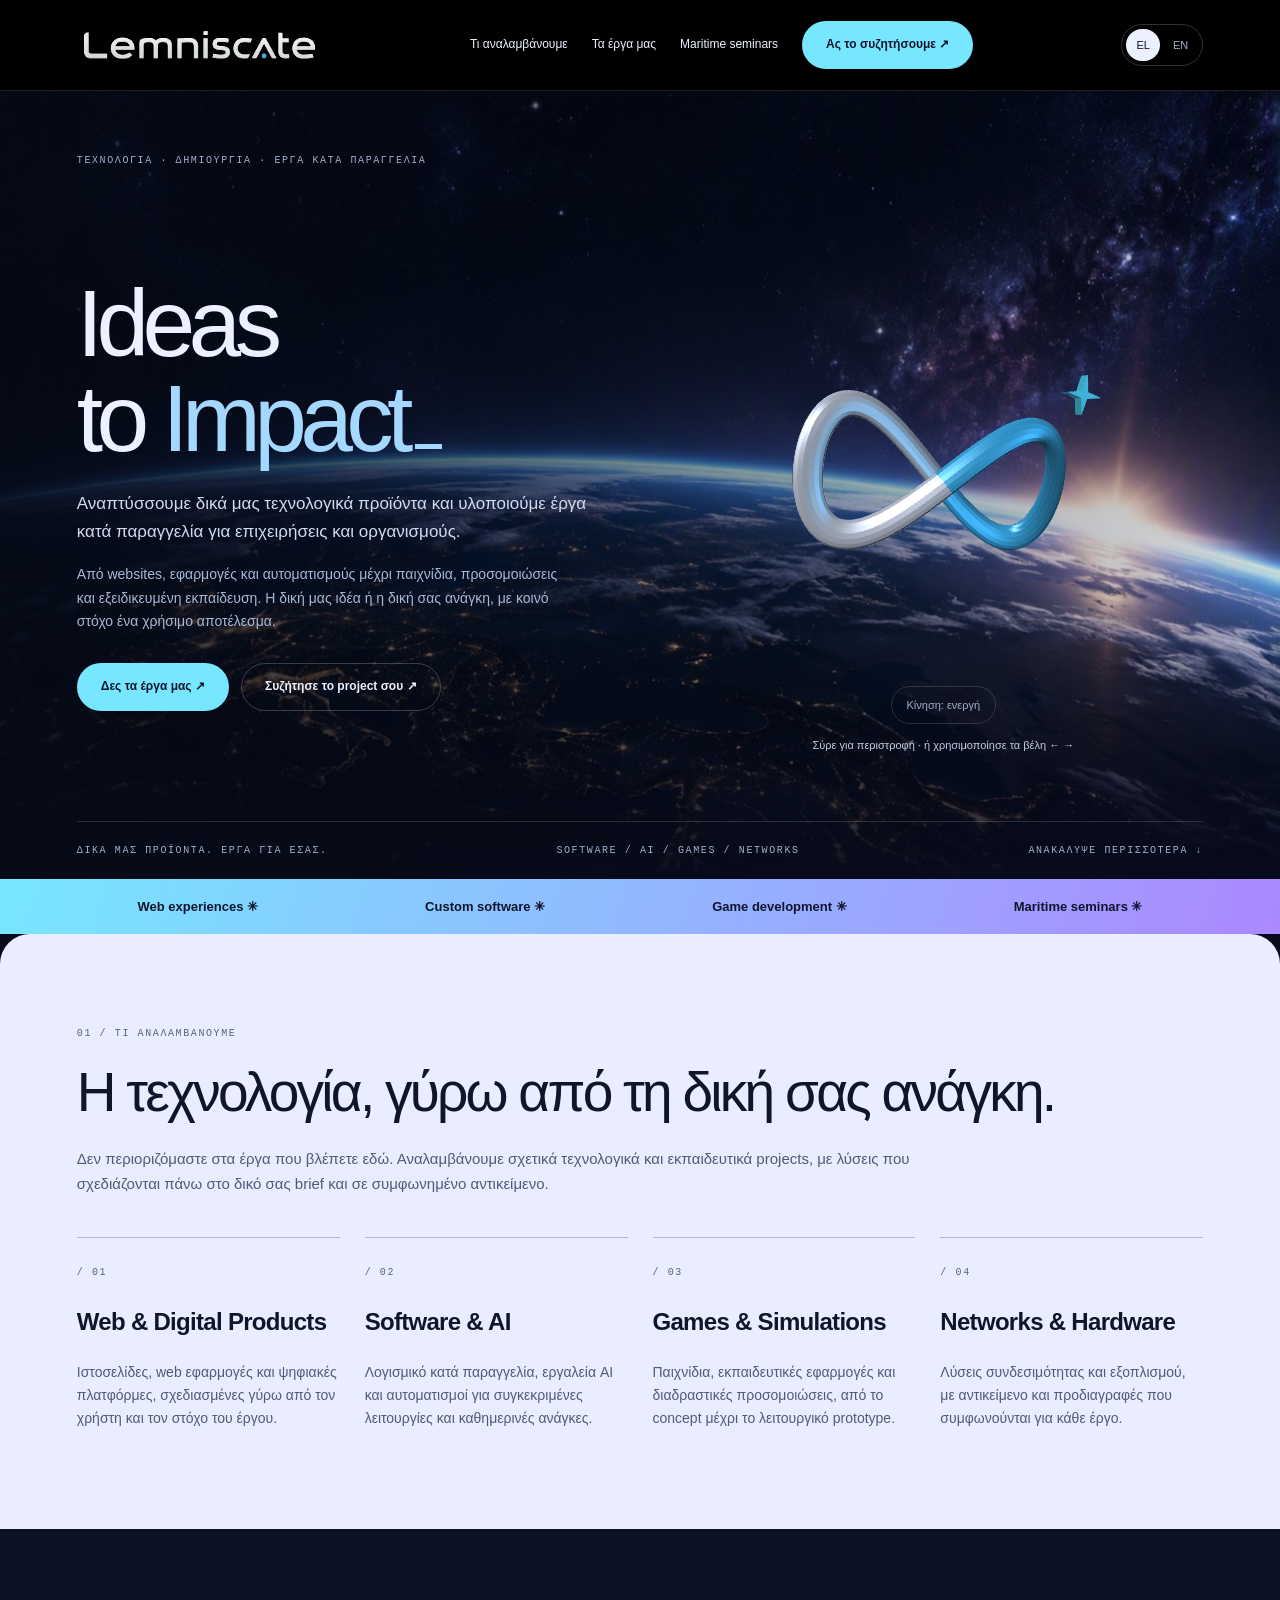
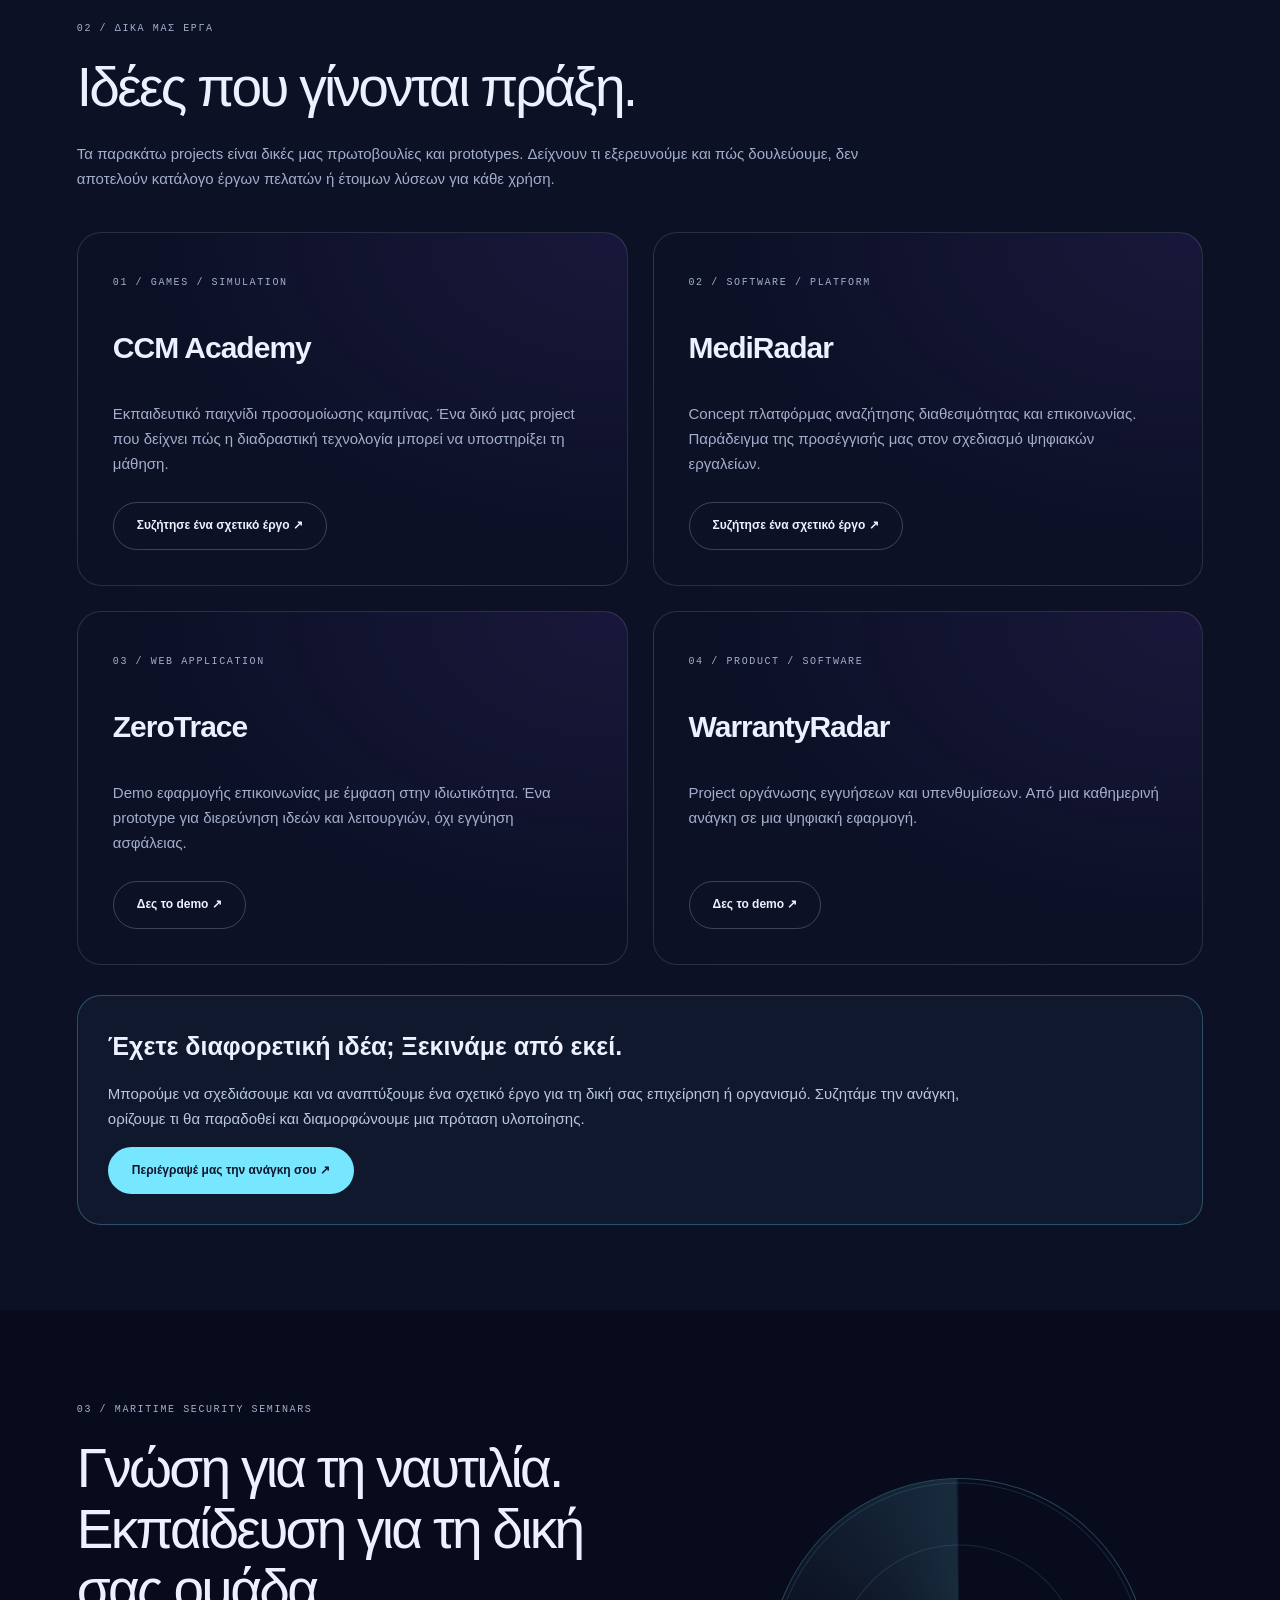
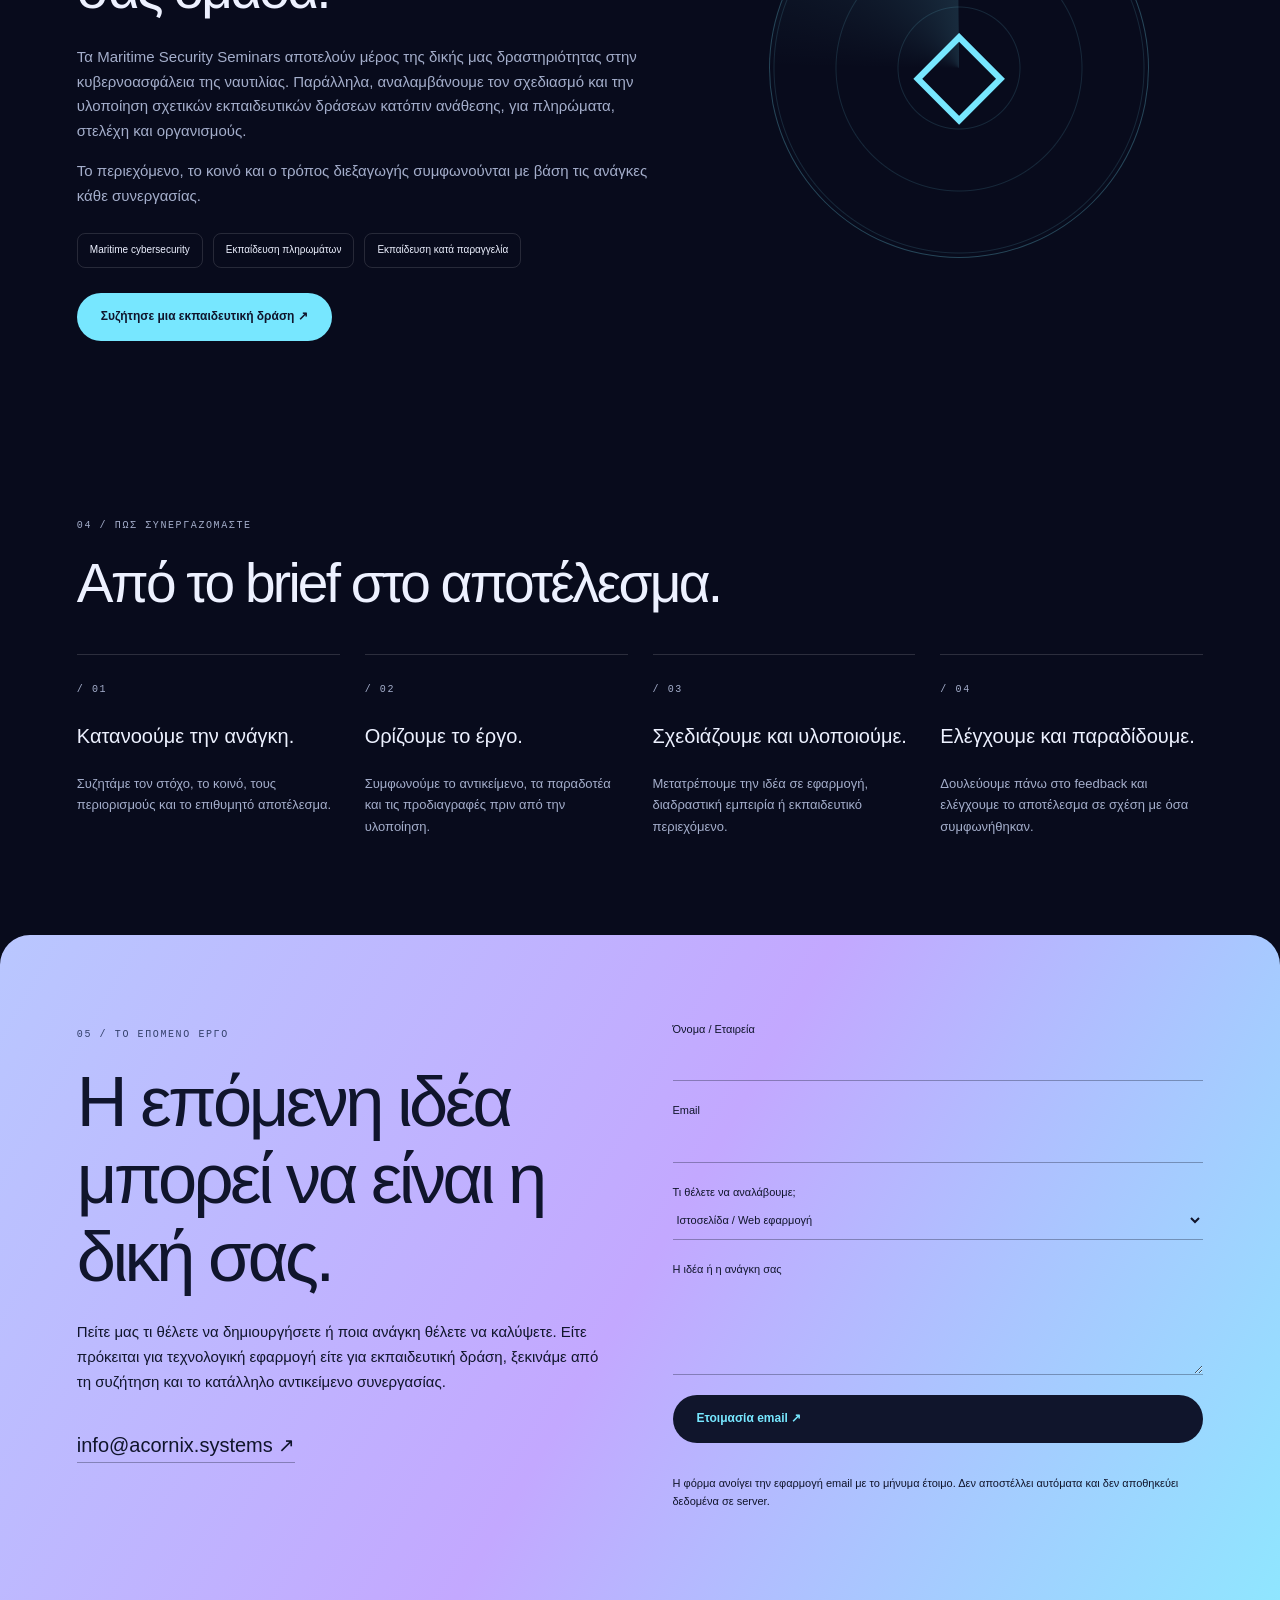
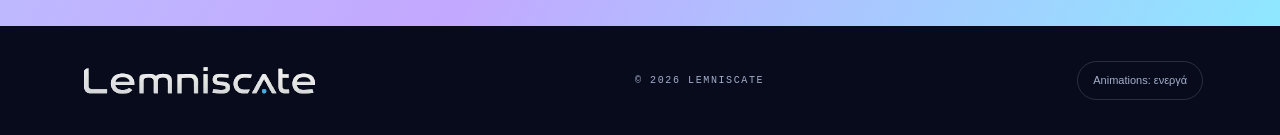
==== index.html @ 2ac28a15 "Rename index (2).html to index.html" ====
<!DOCTYPE html>
<html lang="el"><head><meta charset="utf-8"/><meta content="width=device-width,initial-scale=1" name="viewport"/><meta content="#000000" name="theme-color"/><meta content="Lemniscate: δικά μας τεχνολογικά προϊόντα και έργα κατά παραγγελία. Web, software, AI, games και maritime training." name="description"/><title>Lemniscate | Ideas to Impact</title><link href="styles.css" rel="stylesheet"/><link rel="icon" href="data:,"/></head><body><svg aria-hidden="true" height="0" style="position:absolute;pointer-events:none" width="0" xmlns="http://www.w3.org/2000/svg"><defs><filter color-interpolation-filters="sRGB" height="100%" id="clean-wordmark" width="100%" x="0" y="0"><fecolormatrix in="SourceGraphic" result="mask" type="matrix" values="0 0 0 0 1 0 0 0 0 1 0 0 0 0 1 .2126 .7152 .0722 0 0"></fecolormatrix><fecomponenttransfer in="mask" result="clean"><fefunca intercept="-1.6" slope="8" type="linear"></fefunca></fecomponenttransfer><fecomposite in="SourceGraphic" in2="clean" operator="in"></fecomposite></filter></defs></svg><a class="skip" href="#main"><span data-i18n="skip">Μετάβαση στο περιεχόμενο</span></a><header><div class="wrap nav"><a aria-label="Lemniscate" href="#"><img alt="Lemniscate" class="wordmark" height="93" src="lemniscate-wordmark.png" width="690"/></a><nav aria-label="Κύρια πλοήγηση" id="navigation"><a href="#services"><span data-i18n="navServices">Τι αναλαμβάνουμε</span></a><a href="#work"><span data-i18n="navWork">Τα έργα μας</span></a><a href="#seminars"><span data-i18n="navSeminars">Maritime seminars</span></a><a class="button" href="#contact"><span data-i18n="talk">Ας το συζητήσουμε ↗</span></a></nav><div class="nav-controls"><div aria-label="Language / Γλώσσα" class="language" role="group"><button aria-label="Ελληνικά" aria-pressed="true" data-lang="el" type="button">EL</button><button aria-label="English" aria-pressed="false" data-lang="en" type="button">EN</button></div><button aria-controls="navigation" aria-expanded="false" aria-label="Μενού" class="menu" type="button">☰</button></div></div></header><main id="main"><div class="hero"><div aria-hidden="true" class="earth-background"></div><div class="wrap"><span class="eyebrow" data-i18n="heroEyebrow">Τεχνολογία · Δημιουργία · Έργα κατά παραγγελία</span><div class="hero-grid"><div><h1 lang="en">Ideas<br/>to <em>Impact<span aria-hidden="true" class="terminal-cursor"></span></em></h1><p class="hero-copy" data-i18n="heroCopy">Αναπτύσσουμε δικά μας τεχνολογικά προϊόντα και υλοποιούμε έργα κατά παραγγελία για επιχειρήσεις και οργανισμούς.</p><p class="hero-sub" data-i18n="heroSub">Από websites, εφαρμογές και αυτοματισμούς μέχρι παιχνίδια, προσομοιώσεις και εξειδικευμένη εκπαίδευση. Η δική μας ιδέα ή η δική σας ανάγκη, με κοινό στόχο ένα χρήσιμο αποτέλεσμα.</p><div class="actions"><a class="button" href="#work"><span data-i18n="explore">Δες τα έργα μας ↗</span></a><a class="button ghost" href="#contact"><span data-i18n="brief">Συζήτησε το project σου ↗</span></a></div></div><div class="logo-stage"><canvas aria-label="Lemniscate: τρισδιάστατο σύμβολο απείρου και άστρο" id="logo3d" role="img" tabindex="0">Lemniscate</canvas><p class="logo-status" id="threeStatus" role="status"></p><button aria-pressed="false" class="motion" id="threePause" type="button">Κίνηση: ενεργή</button><p class="prototype-hint" data-i18n="rotateHint">Σύρε για περιστροφή · ή χρησιμοποίησε τα βέλη ← →</p></div></div><div class="hero-bottom eyebrow"><span data-i18n="ownAndClient">Δικά μας προϊόντα. Έργα για εσάς.</span><span>Software / AI / Games / Networks</span><span data-i18n="scroll">Ανακάλυψε περισσότερα ↓</span></div></div></div><div class="ticker"><span>Web experiences ✳</span><span>Custom software ✳</span><span>Game development ✳</span><span>Maritime seminars ✳</span></div><section class="services" id="services"><div class="wrap"><span class="eyebrow" data-i18n="servicesLabel">01 / Τι αναλαμβάνουμε</span><h2 data-i18n="servicesTitle">Η τεχνολογία, γύρω από τη δική σας ανάγκη.</h2><p class="section-intro" data-i18n="servicesIntro">Δεν περιοριζόμαστε στα έργα που βλέπετε εδώ. Αναλαμβάνουμε σχετικά τεχνολογικά και εκπαιδευτικά projects, με λύσεις που σχεδιάζονται πάνω στο δικό σας brief και σε συμφωνημένο αντικείμενο.</p><div class="service-grid"><article class="service"><small class="eyebrow">/ 01</small><h3>Web &amp; Digital Products</h3><p data-i18n="service0">Ιστοσελίδες, web εφαρμογές και ψηφιακές πλατφόρμες, σχεδιασμένες γύρω από τον χρήστη και τον στόχο του έργου.</p></article><article class="service"><small class="eyebrow">/ 02</small><h3>Software &amp; AI</h3><p data-i18n="service1">Λογισμικό κατά παραγγελία, εργαλεία AI και αυτοματισμοί για συγκεκριμένες λειτουργίες και καθημερινές ανάγκες.</p></article><article class="service"><small class="eyebrow">/ 03</small><h3>Games &amp; Simulations</h3><p data-i18n="service2">Παιχνίδια, εκπαιδευτικές εφαρμογές και διαδραστικές προσομοιώσεις, από το concept μέχρι το λειτουργικό prototype.</p></article><article class="service"><small class="eyebrow">/ 04</small><h3>Networks &amp; Hardware</h3><p data-i18n="service3">Λύσεις συνδεσιμότητας και εξοπλισμού, με αντικείμενο και προδιαγραφές που συμφωνούνται για κάθε έργο.</p></article></div></div></section><section class="work" id="work"><div class="wrap"><span class="eyebrow" data-i18n="workLabel">02 / Δικά μας έργα</span><h2 data-i18n="workTitle">Ιδέες που γίνονται πράξη.</h2><p class="section-intro" data-i18n="workIntro">Τα παρακάτω projects είναι δικές μας πρωτοβουλίες και prototypes. Δείχνουν τι εξερευνούμε και πώς δουλεύουμε, δεν αποτελούν κατάλογο έργων πελατών ή έτοιμων λύσεων για κάθε χρήση.</p><div class="project-grid"><article class="card"><small class="eyebrow">01 / Games / Simulation</small><h3>CCM Academy</h3><p data-i18n="project0">Εκπαιδευτικό παιχνίδι προσομοίωσης καμπίνας. Ένα δικό μας project που δείχνει πώς η διαδραστική τεχνολογία μπορεί να υποστηρίξει τη μάθηση.</p><a class="button ghost" href="#contact"><span data-i18n="similar0">Συζήτησε ένα σχετικό έργο ↗</span></a></article><article class="card"><small class="eyebrow">02 / Software / Platform</small><h3>MediRadar</h3><p data-i18n="project1">Concept πλατφόρμας αναζήτησης διαθεσιμότητας και επικοινωνίας. Παράδειγμα της προσέγγισής μας στον σχεδιασμό ψηφιακών εργαλείων.</p><a class="button ghost" href="#contact"><span data-i18n="similar1">Συζήτησε ένα σχετικό έργο ↗</span></a></article><article class="card"><small class="eyebrow">03 / Web application</small><h3>ZeroTrace</h3><p data-i18n="project2">Demo εφαρμογής επικοινωνίας με έμφαση στην ιδιωτικότητα. Ένα prototype για διερεύνηση ιδεών και λειτουργιών, όχι εγγύηση ασφάλειας.</p><a class="button ghost" href="https://zerotrace-app.netlify.app/" rel="noopener noreferrer" target="_blank"><span data-i18n="demo2">Δες το demo ↗</span></a></article><article class="card"><small class="eyebrow">04 / Product / Software</small><h3>WarrantyRadar</h3><p data-i18n="project3">Project οργάνωσης εγγυήσεων και υπενθυμίσεων. Από μια καθημερινή ανάγκη σε μια ψηφιακή εφαρμογή.</p><a class="button ghost" href="https://poetic-tartufo-dcf3f0.netlify.app/" rel="noopener noreferrer" target="_blank"><span data-i18n="demo3">Δες το demo ↗</span></a></article></div><div class="commission"><h3 data-i18n="commissionTitle">Έχετε διαφορετική ιδέα; Ξεκινάμε από εκεί.</h3><p data-i18n="commissionBody">Μπορούμε να σχεδιάσουμε και να αναπτύξουμε ένα σχετικό έργο για τη δική σας επιχείρηση ή οργανισμό. Συζητάμε την ανάγκη, ορίζουμε τι θα παραδοθεί και διαμορφώνουμε μια πρόταση υλοποίησης.</p><a class="button" href="#contact"><span data-i18n="commissionCta">Περιέγραψέ μας την ανάγκη σου ↗</span></a></div></div></section><section class="seminars" id="seminars"><div class="wrap seminar-grid"><div><span class="eyebrow">03 / Maritime Security Seminars</span><h2 data-i18n="seminarTitle">Γνώση για τη ναυτιλία. Εκπαίδευση για τη δική σας ομάδα.</h2><p data-i18n="seminarBody">Τα Maritime Security Seminars αποτελούν μέρος της δικής μας δραστηριότητας στην κυβερνοασφάλεια της ναυτιλίας. Παράλληλα, αναλαμβάνουμε τον σχεδιασμό και την υλοποίηση σχετικών εκπαιδευτικών δράσεων κατόπιν ανάθεσης, για πληρώματα, στελέχη και οργανισμούς.</p><p data-i18n="seminarScope">Το περιεχόμενο, το κοινό και ο τρόπος διεξαγωγής συμφωνούνται με βάση τις ανάγκες κάθε συνεργασίας.</p><div class="tags"><span>Maritime cybersecurity</span><span data-i18n="crews">Εκπαίδευση πληρωμάτων</span><span data-i18n="customTraining">Εκπαίδευση κατά παραγγελία</span></div><a class="button" href="#contact"><span data-i18n="seminarCta">Συζήτησε μια εκπαιδευτική δράση ↗</span></a></div><div aria-hidden="true" class="radar"><span>◇</span></div></div></section><section><div class="wrap"><span class="eyebrow" data-i18n="processLabel">04 / Πώς συνεργαζόμαστε</span><h2 data-i18n="processTitle">Από το brief στο αποτέλεσμα.</h2><div class="process-grid"><article class="step"><small class="eyebrow">/ 01</small><h3 data-i18n="stepTitle0">Κατανοούμε την ανάγκη.</h3><p data-i18n="stepBody0">Συζητάμε τον στόχο, το κοινό, τους περιορισμούς και το επιθυμητό αποτέλεσμα.</p></article><article class="step"><small class="eyebrow">/ 02</small><h3 data-i18n="stepTitle1">Ορίζουμε το έργο.</h3><p data-i18n="stepBody1">Συμφωνούμε το αντικείμενο, τα παραδοτέα και τις προδιαγραφές πριν από την υλοποίηση.</p></article><article class="step"><small class="eyebrow">/ 03</small><h3 data-i18n="stepTitle2">Σχεδιάζουμε και υλοποιούμε.</h3><p data-i18n="stepBody2">Μετατρέπουμε την ιδέα σε εφαρμογή, διαδραστική εμπειρία ή εκπαιδευτικό περιεχόμενο.</p></article><article class="step"><small class="eyebrow">/ 04</small><h3 data-i18n="stepTitle3">Ελέγχουμε και παραδίδουμε.</h3><p data-i18n="stepBody3">Δουλεύουμε πάνω στο feedback και ελέγχουμε το αποτέλεσμα σε σχέση με όσα συμφωνήθηκαν.</p></article></div></div></section><section class="contact" id="contact"><div class="wrap contact-grid"><div><span class="eyebrow" data-i18n="contactLabel">05 / Το επόμενο έργο</span><h2 data-i18n="contactTitle">Η επόμενη ιδέα μπορεί να είναι η δική σας.</h2><p data-i18n="contactBody">Πείτε μας τι θέλετε να δημιουργήσετε ή ποια ανάγκη θέλετε να καλύψετε. Είτε πρόκειται για τεχνολογική εφαρμογή είτε για εκπαιδευτική δράση, ξεκινάμε από τη συζήτηση και το κατάλληλο αντικείμενο συνεργασίας.</p><a class="email" href="mailto:info@acornix.systems">info@acornix.systems ↗</a></div><form id="contactForm"><label for="name"><span data-i18n="nameLabel">Όνομα / Εταιρεία</span><input autocomplete="name" id="name" maxlength="120" name="name" required=""/></label><label for="email">Email<input autocomplete="email" id="email" maxlength="180" name="email" required="" type="email"/></label><label for="subject"><span data-i18n="subjectLabel">Τι θέλετε να αναλάβουμε;</span><select id="subject" name="subject"><option data-i18n="optionweb" value="web">Ιστοσελίδα / Web εφαρμογή</option><option data-i18n="optionsoftware" value="software">Software / AI / Αυτοματισμοί</option><option data-i18n="optiongames" value="games">Παιχνίδι / Προσομοίωση</option><option data-i18n="optionmaritime" value="maritime">Maritime seminar / Εκπαίδευση</option><option data-i18n="optionnetworks" value="networks">Δίκτυα / Εξοπλισμός</option><option data-i18n="optionother" value="other">Άλλο σχετικό project</option></select></label><label for="message"><span data-i18n="messageLabel">Η ιδέα ή η ανάγκη σας</span><textarea id="message" maxlength="4000" name="message" required="" rows="4"></textarea></label><button class="button" type="submit"><span data-i18n="prepare">Ετοιμασία email ↗</span></button><p class="note" data-i18n="formNote">Η φόρμα ανοίγει την εφαρμογή email με το μήνυμα έτοιμο. Δεν αποστέλλει αυτόματα και δεν αποθηκεύει δεδομένα σε server.</p><div id="formStatus" role="status"></div></form></div></section></main><footer><div class="wrap footer-row"><a aria-label="Lemniscate" href="#"><img alt="Lemniscate" class="wordmark" height="93" src="lemniscate-wordmark.png" width="690"/></a><span class="eyebrow">© 2026 Lemniscate</span><button aria-pressed="false" class="motion" id="motionToggle" type="button">Animations: ενεργά</button></div></footer><script src="app.js"></script></body></html>
---- styles.css ----
*{box-sizing:border-box}html{scroll-behavior:smooth;scroll-padding-top:100px}body{margin:0;background:#080b1c;color:#edf1ff;font:15px/1.65 Arial,Helvetica,sans-serif}a{color:inherit;text-decoration:none}button,input,select,textarea{font:inherit}button{cursor:pointer}.wrap{max-width:1440px;margin:auto;padding:0 6vw}.eyebrow{font:10px/1.7 Consolas,monospace;letter-spacing:1.6px;text-transform:uppercase;color:#a4aecb}header{position:sticky;top:0;z-index:30;background:#000;border-bottom:1px solid #ffffff20}.nav{height:90px;display:flex;align-items:center;justify-content:space-between;gap:20px}.wordmark{width:245px;height:auto;display:block;filter:url(#clean-wordmark)}nav{display:flex;align-items:center;gap:24px;font-size:12px}.nav-controls{display:flex;gap:12px;align-items:center}.language{display:flex;gap:3px;border:1px solid #ffffff30;border-radius:99px;padding:4px}.language button{border:0;background:transparent;color:#a4aecb;border-radius:99px;padding:7px 10px;font-size:11px}.language button[aria-pressed=true]{background:#edf1ff;color:#10152c}.button{display:inline-flex;align-items:center;justify-content:center;gap:20px;padding:13px 23px;border-radius:99px;background:#77e7ff;color:#10152c;font-size:12px;font-weight:700;border:1px solid transparent;transition:transform .3s}.button:hover{transform:translateY(-3px)}.ghost{background:transparent;border-color:#ffffff35;color:#edf1ff}.hero{position:relative;isolation:isolate;overflow:hidden;padding:55px 0 0}.earth-background{position:absolute;inset:-14% -8% -10%;z-index:-2;background:url('earth-sunrise.jpg') center 70%/cover;animation:earthRiseLive 10s ease-in-out infinite alternate;will-change:transform}.hero:after{content:'';position:absolute;inset:0;z-index:-1;background:linear-gradient(90deg,#060a16e6,#060a1670 55%,#060a1620),linear-gradient(0deg,#080b1c,transparent 30%);pointer-events:none}.hero-grid{display:grid;grid-template-columns:1.1fr 1fr;align-items:center;gap:35px;min-height:650px}.hero h1{font-size:clamp(68px,7.4vw,108px);font-weight:500;line-height:1;letter-spacing:-.07em;margin:25px 0}.hero h1 em{font-style:normal;color:#a4d8ff;white-space:nowrap}.terminal-cursor{display:inline-block;width:.28em;height:.055em;margin-left:.09em;vertical-align:.02em;background:currentColor;animation:terminalBlink 1.2s steps(1,end) infinite}.hero-copy{max-width:530px;color:#d2dbef;font-size:17px}.hero-sub{max-width:500px;color:#aab9d5;font-size:14px}.actions{display:flex;gap:12px;flex-wrap:wrap;margin:30px 0}.logo-stage{text-align:center;min-width:0}#logo3d{display:block;width:100%;height:460px;background:transparent;touch-action:pan-y;cursor:grab;border-radius:24px}#logo3d:active{cursor:grabbing}.logo-status:empty{display:none}.logo-status{font-size:12px;color:#c3cce1}.prototype-hint{font-size:11px;color:#c3cce1;margin:12px auto}.hero-bottom{display:flex;justify-content:space-between;gap:20px;border-top:1px solid #ffffff25;padding:20px 0}.ticker{background:linear-gradient(110deg,#77e7ff,#ac88ff);color:#10152c;padding:17px 5vw;display:flex;justify-content:space-around;gap:20px;flex-wrap:wrap;font-size:13px;font-weight:700}section{padding:85px 0}h2{font-size:clamp(36px,4.3vw,62px);font-weight:500;line-height:1.1;letter-spacing:-.05em;margin:18px 0 25px}.section-intro{max-width:850px;color:#a4aecb;margin-bottom:40px}.services{background:#e9edff;color:#10152c;border-radius:30px 30px 0 0}.services .eyebrow{color:#5b6280}.services .section-intro{color:#505b79}.service-grid{display:grid;grid-template-columns:repeat(4,1fr);gap:25px}.service{border-top:1px solid #10152c40;padding-top:20px}.service h3{font-size:24px;line-height:1.25;letter-spacing:-.7px}.service p{color:#505b79;font-size:14px}.work{background:#0c1126}.project-grid{display:grid;grid-template-columns:1fr 1fr;gap:25px}.card{border:1px solid #ffffff20;border-radius:24px;padding:35px;background:radial-gradient(ellipse at 100% 0,#53349730,transparent 65%);transition:transform .4s,border-color .4s}.card:hover{transform:translateY(-5px);border-color:#77e7ff70}.card h3{font-size:30px;letter-spacing:-1px}.card p{color:#a4aecb;min-height:85px}.commission{border:1px solid #77e7ff44;border-radius:24px;padding:30px;margin-top:30px;background:#77e7ff08}.commission h3{font-size:25px;margin:0 0 10px}.commission p{color:#b9c8e1;max-width:900px}.seminar-grid{display:grid;grid-template-columns:1.2fr 1fr;gap:50px;align-items:center}.seminars p{color:#a4aecb;max-width:620px}.tags{display:flex;gap:10px;flex-wrap:wrap;margin:25px 0}.tags span{font-size:10px;padding:8px 12px;border:1px solid #ffffff20;border-radius:8px}.radar{aspect-ratio:1;max-width:380px;width:100%;border:1px solid #77e7ff44;border-radius:50%;position:relative;margin:auto;display:grid;place-items:center;background:repeating-radial-gradient(circle,transparent 0,transparent 60px,#77e7ff22 61px,transparent 62px)}.radar:before{content:'';position:absolute;inset:0;border-radius:50%;background:conic-gradient(transparent 270deg,#77e7ff25 359deg,transparent);animation:spin 12s linear infinite}.radar span{font-size:120px;color:#77e7ff}.process-grid{display:grid;grid-template-columns:repeat(4,1fr);gap:25px;margin-top:40px}.step{border-top:1px solid #ffffff25;padding-top:20px}.step h3{font-size:20px;font-weight:500}.step p{color:#a4aecb;font-size:13px}.contact{background:linear-gradient(120deg,#b9c7ff,#c3a8ff,#8ee7ff);color:#10152c;border-radius:30px 30px 0 0}.contact-grid{display:grid;grid-template-columns:1fr 1fr;gap:65px}.contact .eyebrow{color:#33406b}.contact h2{font-size:clamp(45px,5.5vw,80px)}.contact form{display:grid;gap:20px}label{font-size:11px}input,select,textarea{width:100%;display:block;border:0;border-bottom:1px solid #10152c55;background:transparent;color:#10152c;padding:12px 0}select option{background:#edf1ff}textarea{resize:vertical}.contact .button{background:#10152c;color:#77e7ff;justify-content:space-between}.note{font-size:11px}.email{display:inline-block;font-size:20px;border-bottom:1px solid #10152c55;margin-top:20px}footer{padding:35px 0}.footer-row{display:flex;justify-content:space-between;align-items:center;gap:20px;flex-wrap:wrap}.motion{background:none;color:#a4aecb;border:1px solid #ffffff25;border-radius:99px;padding:9px 15px;font-size:11px}.menu{display:none;border:1px solid #ffffff25;background:none;color:white;width:42px;height:42px;border-radius:50%}a:focus-visible,button:focus-visible,input:focus-visible,textarea:focus-visible,select:focus-visible,#logo3d:focus-visible{outline:3px solid #77e7ff;outline-offset:5px}.skip{position:fixed;top:-100px;left:15px;background:#77e7ff;color:#10152c;padding:12px;z-index:50}.skip:focus{top:15px}@keyframes earthRiseLive{from{transform:translate(-1%,5%) scale(1.04)}to{transform:translate(1%,-4%) scale(1.12)}}@keyframes terminalBlink{0%,49%{opacity:1}50%,100%{opacity:0}}@keyframes spin{to{transform:rotate(360deg)}}.no-motion *,.no-motion *:before,.no-motion *:after{animation:none!important;transition:none!important;scroll-behavior:auto!important}.no-motion .terminal-cursor{opacity:1!important}@media(prefers-reduced-motion:reduce){*,*:before,*:after{animation:none!important;transition:none!important;scroll-behavior:auto!important}.terminal-cursor{opacity:1!important}}@media(max-width:1150px){nav{gap:14px}.wordmark{width:210px}.nav .button{padding:10px 15px}.nav{gap:12px}.service-grid,.process-grid{grid-template-columns:1fr 1fr}}@media(max-width:900px){.menu{display:block}nav{display:none;position:absolute;top:90px;left:0;right:0;background:#000;padding:25px;flex-direction:column;align-items:stretch}nav.open{display:flex}.hero h1{font-size:70px}}@media(max-width:700px){.wrap{padding:0 5vw}.nav{height:80px}.wordmark{width:180px}.nav-controls{gap:7px}.language button{padding:6px 8px}nav{top:80px}.hero{padding-top:35px}.hero-grid,.seminar-grid,.contact-grid,.project-grid{grid-template-columns:1fr;gap:30px}.hero h1{font-size:clamp(58px,14.5vw,82px)}.hero-copy{font-size:16px}.logo-stage{padding-bottom:35px}.hero-bottom{font-size:8px}.hero-bottom span:nth-child(2){display:none}.earth-background{background-position:62% 75%;inset:-14% -24% -10%}.hero:after{background:linear-gradient(0deg,#080b1c,transparent 30%,#060a1690 70%)}section{padding:65px 0}.service-grid{grid-template-columns:1fr}.radar{max-width:280px}.card{padding:25px}.contact h2{font-size:55px}.process-grid{gap:20px}#logo3d{height:340px}.card p{min-height:0}}@media(max-width:360px){.wordmark{width:150px}.nav-controls{gap:5px}.language button{padding:5px 7px}.menu{width:36px;height:36px}}
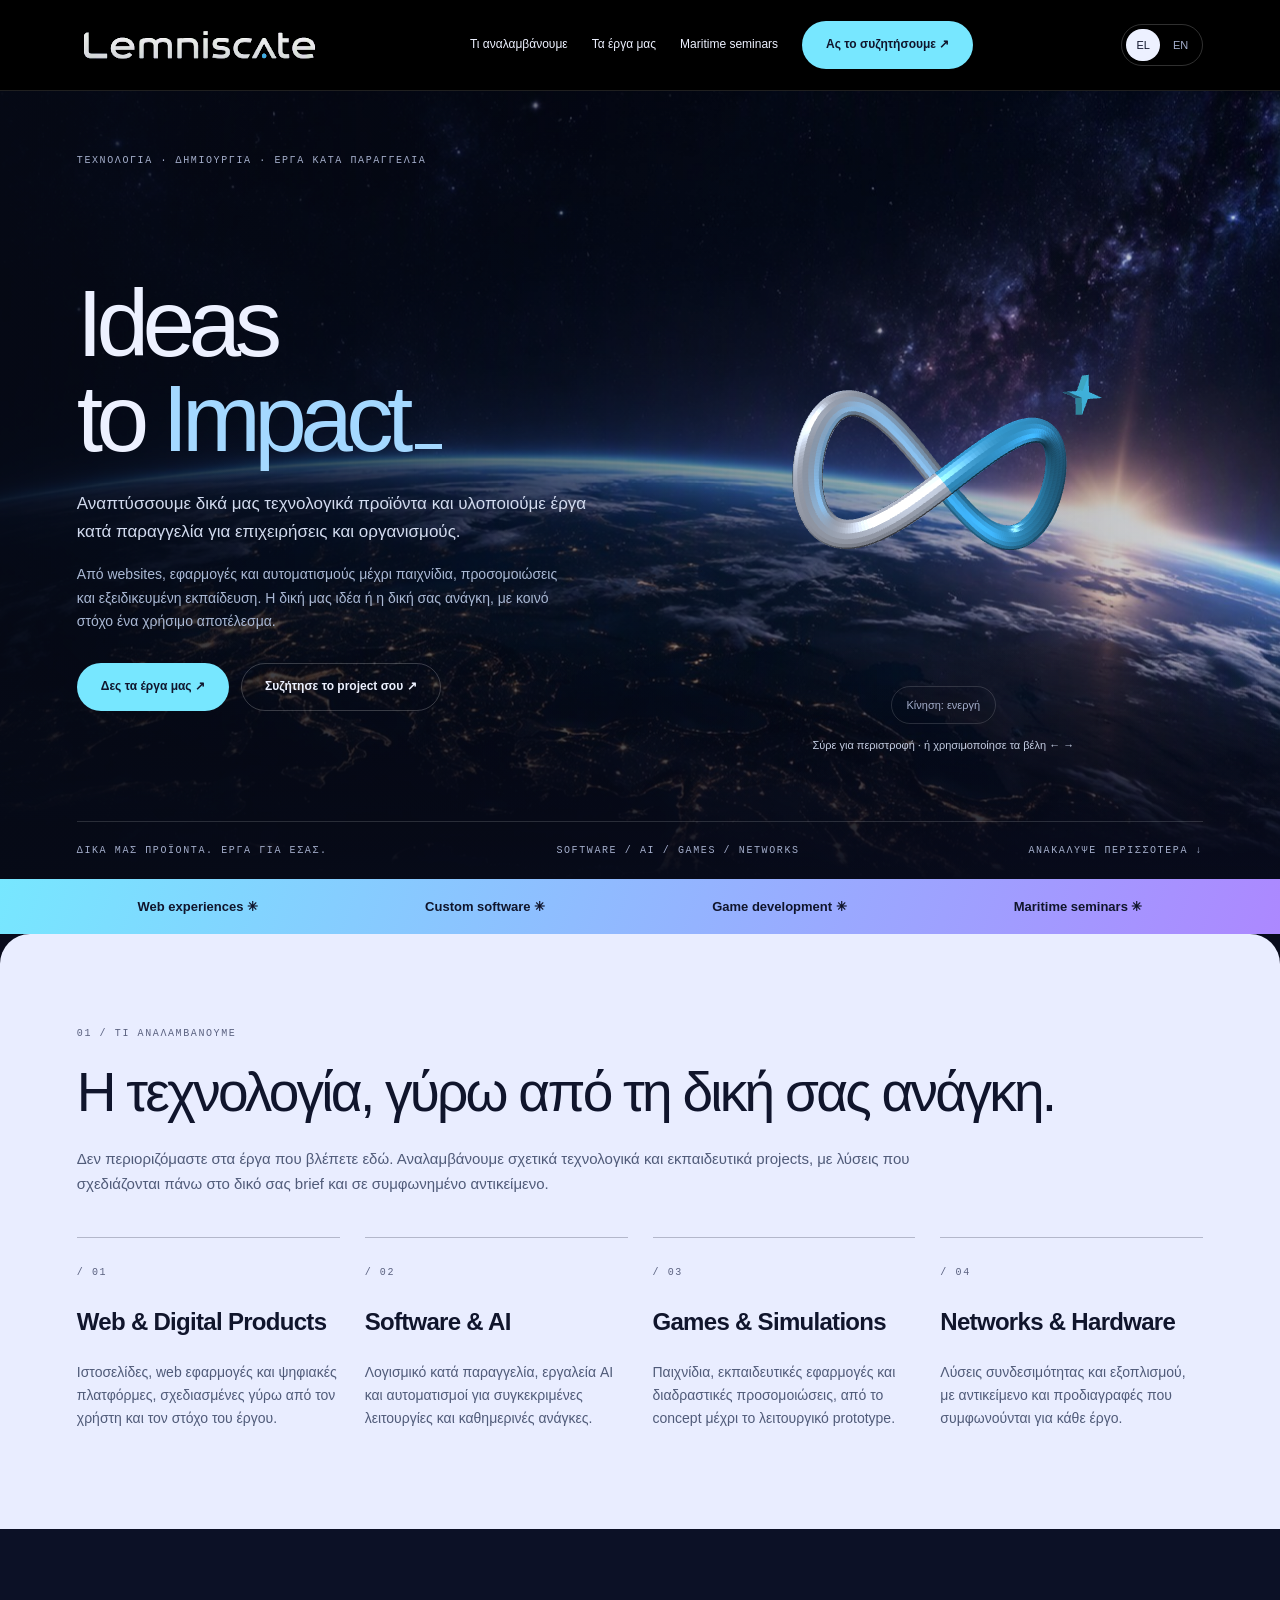
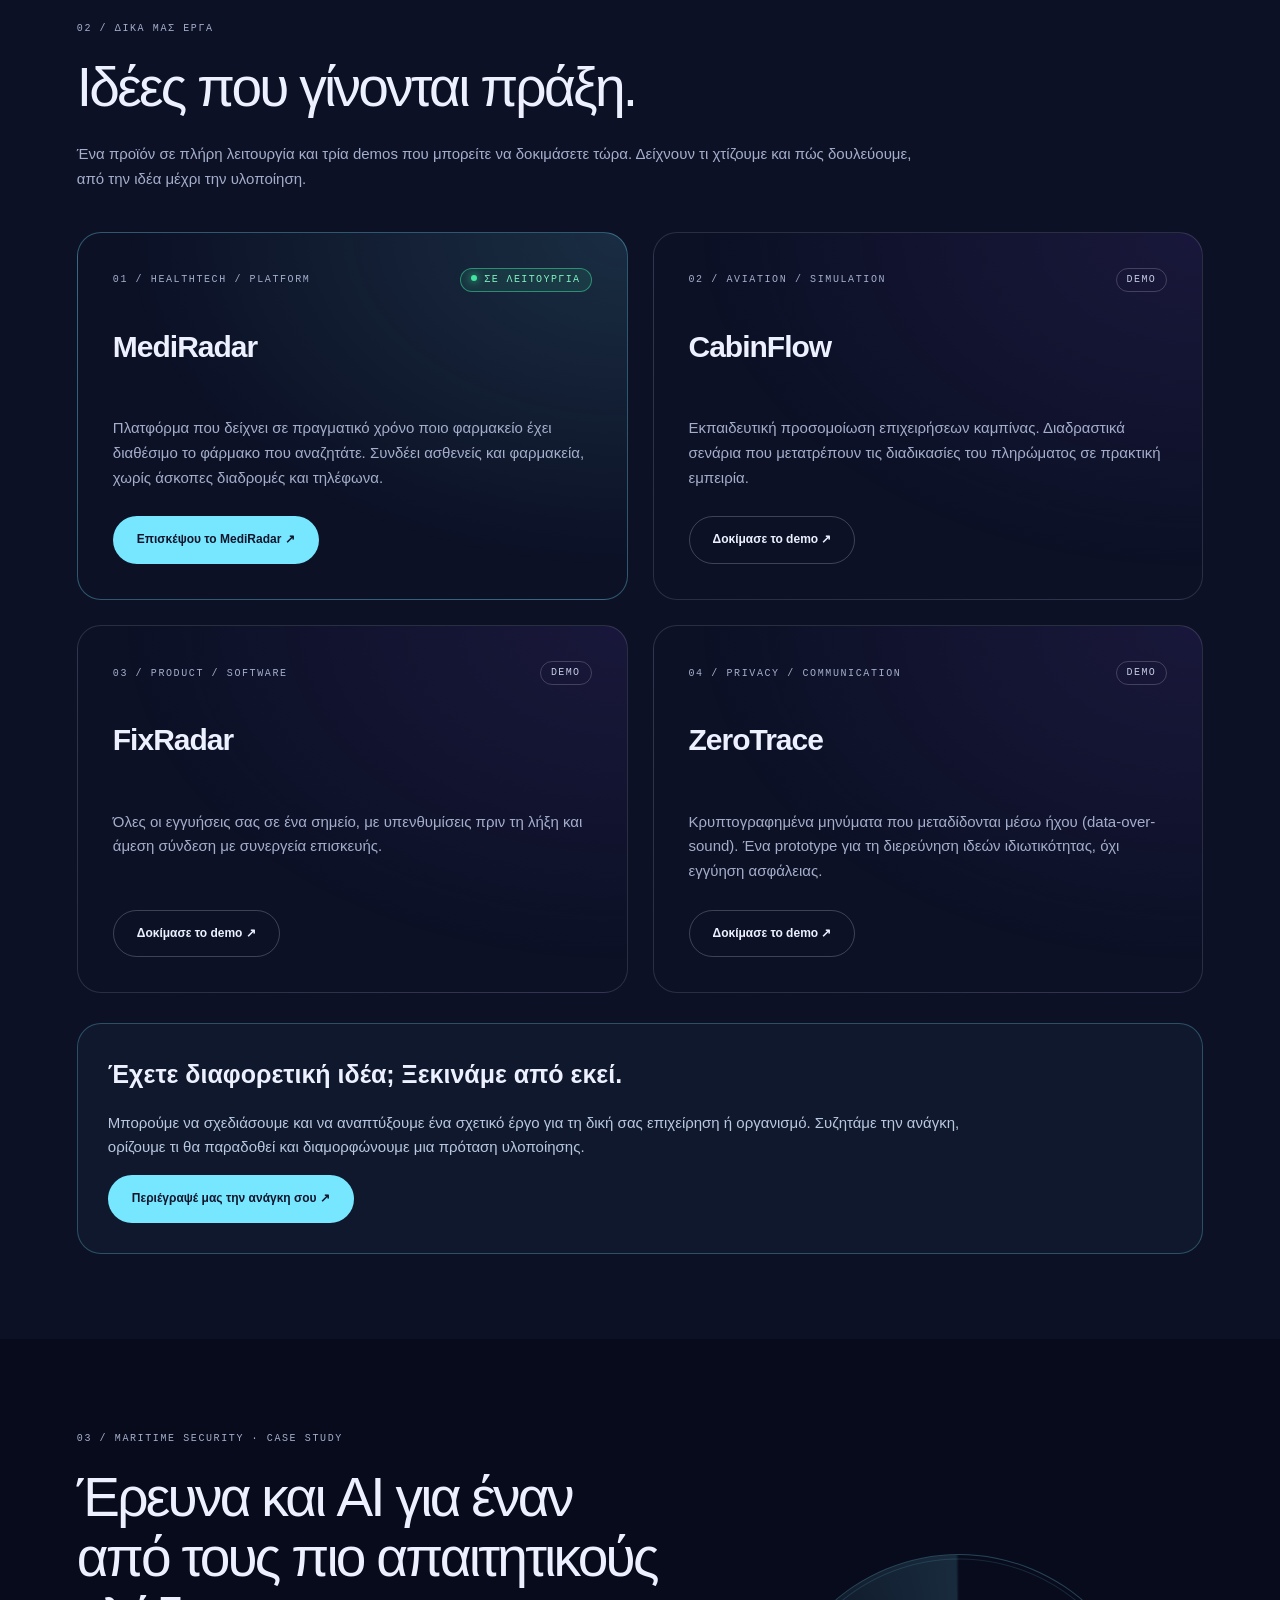
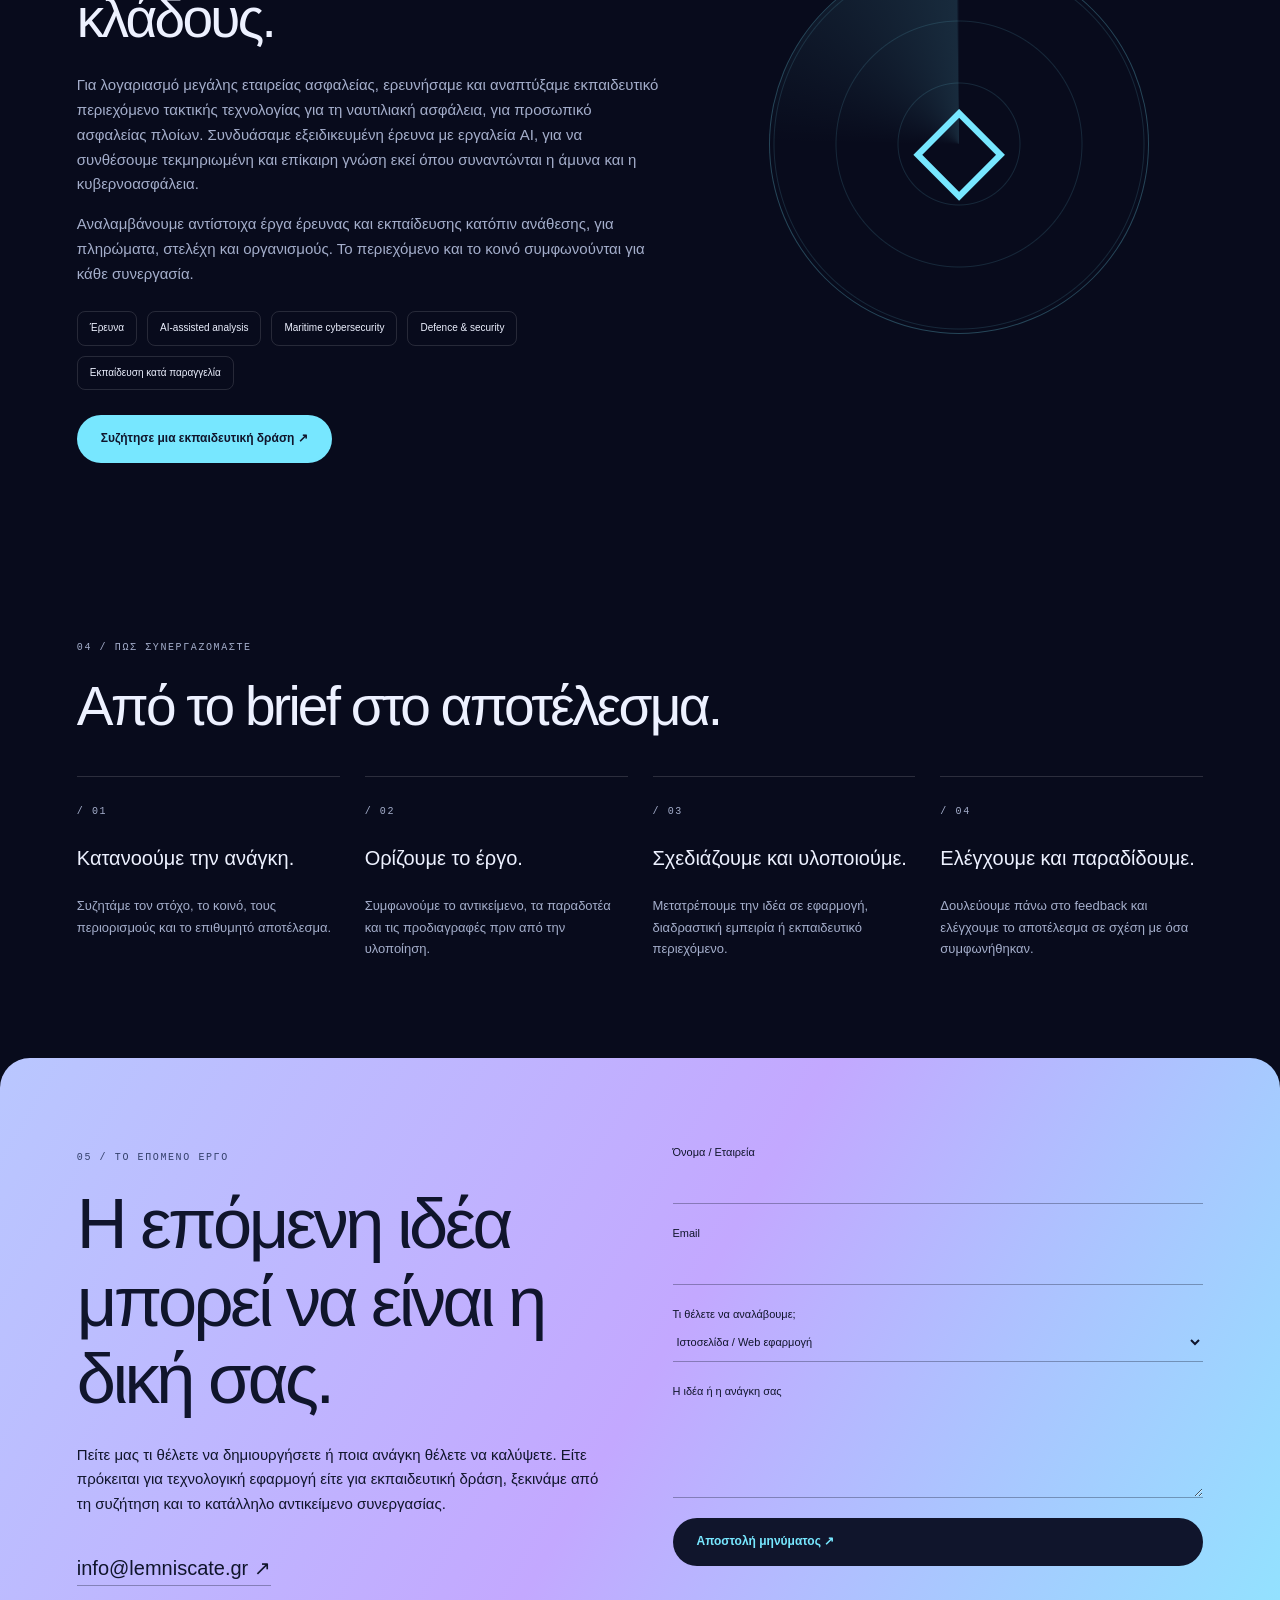
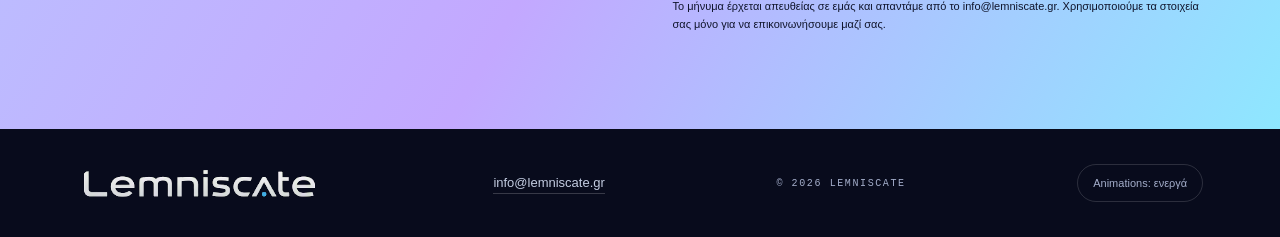
==== commit 99264309: "Contact via info@lemniscate.gr with Netlify Forms, product links, seminar case study - Contact form " ====
--- a/index.html
+++ b/index.html
@@ -1,2 +1,2 @@
 <!DOCTYPE html>
-<html lang="el"><head><meta charset="utf-8"/><meta content="width=device-width,initial-scale=1" name="viewport"/><meta content="#000000" name="theme-color"/><meta content="Lemniscate: δικά μας τεχνολογικά προϊόντα και έργα κατά παραγγελία. Web, software, AI, games και maritime training." name="description"/><title>Lemniscate | Ideas to Impact</title><link href="styles.css" rel="stylesheet"/><link rel="icon" href="data:,"/></head><body><svg aria-hidden="true" height="0" style="position:absolute;pointer-events:none" width="0" xmlns="http://www.w3.org/2000/svg"><defs><filter color-interpolation-filters="sRGB" height="100%" id="clean-wordmark" width="100%" x="0" y="0"><fecolormatrix in="SourceGraphic" result="mask" type="matrix" values="0 0 0 0 1 0 0 0 0 1 0 0 0 0 1 .2126 .7152 .0722 0 0"></fecolormatrix><fecomponenttransfer in="mask" result="clean"><fefunca intercept="-1.6" slope="8" type="linear"></fefunca></fecomponenttransfer><fecomposite in="SourceGraphic" in2="clean" operator="in"></fecomposite></filter></defs></svg><a class="skip" href="#main"><span data-i18n="skip">Μετάβαση στο περιεχόμενο</span></a><header><div class="wrap nav"><a aria-label="Lemniscate" href="#"><img alt="Lemniscate" class="wordmark" height="93" src="lemniscate-wordmark.png" width="690"/></a><nav aria-label="Κύρια πλοήγηση" id="navigation"><a href="#services"><span data-i18n="navServices">Τι αναλαμβάνουμε</span></a><a href="#work"><span data-i18n="navWork">Τα έργα μας</span></a><a href="#seminars"><span data-i18n="navSeminars">Maritime seminars</span></a><a class="button" href="#contact"><span data-i18n="talk">Ας το συζητήσουμε ↗</span></a></nav><div class="nav-controls"><div aria-label="Language / Γλώσσα" class="language" role="group"><button aria-label="Ελληνικά" aria-pressed="true" data-lang="el" type="button">EL</button><button aria-label="English" aria-pressed="false" data-lang="en" type="button">EN</button></div><button aria-controls="navigation" aria-expanded="false" aria-label="Μενού" class="menu" type="button">☰</button></div></div></header><main id="main"><div class="hero"><div aria-hidden="true" class="earth-background"></div><div class="wrap"><span class="eyebrow" data-i18n="heroEyebrow">Τεχνολογία · Δημιουργία · Έργα κατά παραγγελία</span><div class="hero-grid"><div><h1 lang="en">Ideas<br/>to <em>Impact<span aria-hidden="true" class="terminal-cursor"></span></em></h1><p class="hero-copy" data-i18n="heroCopy">Αναπτύσσουμε δικά μας τεχνολογικά προϊόντα και υλοποιούμε έργα κατά παραγγελία για επιχειρήσεις και οργανισμούς.</p><p class="hero-sub" data-i18n="heroSub">Από websites, εφαρμογές και αυτοματισμούς μέχρι παιχνίδια, προσομοιώσεις και εξειδικευμένη εκπαίδευση. Η δική μας ιδέα ή η δική σας ανάγκη, με κοινό στόχο ένα χρήσιμο αποτέλεσμα.</p><div class="actions"><a class="button" href="#work"><span data-i18n="explore">Δες τα έργα μας ↗</span></a><a class="button ghost" href="#contact"><span data-i18n="brief">Συζήτησε το project σου ↗</span></a></div></div><div class="logo-stage"><canvas aria-label="Lemniscate: τρισδιάστατο σύμβολο απείρου και άστρο" id="logo3d" role="img" tabindex="0">Lemniscate</canvas><p class="logo-status" id="threeStatus" role="status"></p><button aria-pressed="false" class="motion" id="threePause" type="button">Κίνηση: ενεργή</button><p class="prototype-hint" data-i18n="rotateHint">Σύρε για περιστροφή · ή χρησιμοποίησε τα βέλη ← →</p></div></div><div class="hero-bottom eyebrow"><span data-i18n="ownAndClient">Δικά μας προϊόντα. Έργα για εσάς.</span><span>Software / AI / Games / Networks</span><span data-i18n="scroll">Ανακάλυψε περισσότερα ↓</span></div></div></div><div class="ticker"><span>Web experiences ✳</span><span>Custom software ✳</span><span>Game development ✳</span><span>Maritime seminars ✳</span></div><section class="services" id="services"><div class="wrap"><span class="eyebrow" data-i18n="servicesLabel">01 / Τι αναλαμβάνουμε</span><h2 data-i18n="servicesTitle">Η τεχνολογία, γύρω από τη δική σας ανάγκη.</h2><p class="section-intro" data-i18n="servicesIntro">Δεν περιοριζόμαστε στα έργα που βλέπετε εδώ. Αναλαμβάνουμε σχετικά τεχνολογικά και εκπαιδευτικά projects, με λύσεις που σχεδιάζονται πάνω στο δικό σας brief και σε συμφωνημένο αντικείμενο.</p><div class="service-grid"><article class="service"><small class="eyebrow">/ 01</small><h3>Web &amp; Digital Products</h3><p data-i18n="service0">Ιστοσελίδες, web εφαρμογές και ψηφιακές πλατφόρμες, σχεδιασμένες γύρω από τον χρήστη και τον στόχο του έργου.</p></article><article class="service"><small class="eyebrow">/ 02</small><h3>Software &amp; AI</h3><p data-i18n="service1">Λογισμικό κατά παραγγελία, εργαλεία AI και αυτοματισμοί για συγκεκριμένες λειτουργίες και καθημερινές ανάγκες.</p></article><article class="service"><small class="eyebrow">/ 03</small><h3>Games &amp; Simulations</h3><p data-i18n="service2">Παιχνίδια, εκπαιδευτικές εφαρμογές και διαδραστικές προσομοιώσεις, από το concept μέχρι το λειτουργικό prototype.</p></article><article class="service"><small class="eyebrow">/ 04</small><h3>Networks &amp; Hardware</h3><p data-i18n="service3">Λύσεις συνδεσιμότητας και εξοπλισμού, με αντικείμενο και προδιαγραφές που συμφωνούνται για κάθε έργο.</p></article></div></div></section><section class="work" id="work"><div class="wrap"><span class="eyebrow" data-i18n="workLabel">02 / Δικά μας έργα</span><h2 data-i18n="workTitle">Ιδέες που γίνονται πράξη.</h2><p class="section-intro" data-i18n="workIntro">Τα παρακάτω projects είναι δικές μας πρωτοβουλίες και prototypes. Δείχνουν τι εξερευνούμε και πώς δουλεύουμε, δεν αποτελούν κατάλογο έργων πελατών ή έτοιμων λύσεων για κάθε χρήση.</p><div class="project-grid"><article class="card"><small class="eyebrow">01 / Games / Simulation</small><h3>CCM Academy</h3><p data-i18n="project0">Εκπαιδευτικό παιχνίδι προσομοίωσης καμπίνας. Ένα δικό μας project που δείχνει πώς η διαδραστική τεχνολογία μπορεί να υποστηρίξει τη μάθηση.</p><a class="button ghost" href="#contact"><span data-i18n="similar0">Συζήτησε ένα σχετικό έργο ↗</span></a></article><article class="card"><small class="eyebrow">02 / Software / Platform</small><h3>MediRadar</h3><p data-i18n="project1">Concept πλατφόρμας αναζήτησης διαθεσιμότητας και επικοινωνίας. Παράδειγμα της προσέγγισής μας στον σχεδιασμό ψηφιακών εργαλείων.</p><a class="button ghost" href="#contact"><span data-i18n="similar1">Συζήτησε ένα σχετικό έργο ↗</span></a></article><article class="card"><small class="eyebrow">03 / Web application</small><h3>ZeroTrace</h3><p data-i18n="project2">Demo εφαρμογής επικοινωνίας με έμφαση στην ιδιωτικότητα. Ένα prototype για διερεύνηση ιδεών και λειτουργιών, όχι εγγύηση ασφάλειας.</p><a class="button ghost" href="https://zerotrace-app.netlify.app/" rel="noopener noreferrer" target="_blank"><span data-i18n="demo2">Δες το demo ↗</span></a></article><article class="card"><small class="eyebrow">04 / Product / Software</small><h3>WarrantyRadar</h3><p data-i18n="project3">Project οργάνωσης εγγυήσεων και υπενθυμίσεων. Από μια καθημερινή ανάγκη σε μια ψηφιακή εφαρμογή.</p><a class="button ghost" href="https://poetic-tartufo-dcf3f0.netlify.app/" rel="noopener noreferrer" target="_blank"><span data-i18n="demo3">Δες το demo ↗</span></a></article></div><div class="commission"><h3 data-i18n="commissionTitle">Έχετε διαφορετική ιδέα; Ξεκινάμε από εκεί.</h3><p data-i18n="commissionBody">Μπορούμε να σχεδιάσουμε και να αναπτύξουμε ένα σχετικό έργο για τη δική σας επιχείρηση ή οργανισμό. Συζητάμε την ανάγκη, ορίζουμε τι θα παραδοθεί και διαμορφώνουμε μια πρόταση υλοποίησης.</p><a class="button" href="#contact"><span data-i18n="commissionCta">Περιέγραψέ μας την ανάγκη σου ↗</span></a></div></div></section><section class="seminars" id="seminars"><div class="wrap seminar-grid"><div><span class="eyebrow">03 / Maritime Security Seminars</span><h2 data-i18n="seminarTitle">Γνώση για τη ναυτιλία. Εκπαίδευση για τη δική σας ομάδα.</h2><p data-i18n="seminarBody">Τα Maritime Security Seminars αποτελούν μέρος της δικής μας δραστηριότητας στην κυβερνοασφάλεια της ναυτιλίας. Παράλληλα, αναλαμβάνουμε τον σχεδιασμό και την υλοποίηση σχετικών εκπαιδευτικών δράσεων κατόπιν ανάθεσης, για πληρώματα, στελέχη και οργανισμούς.</p><p data-i18n="seminarScope">Το περιεχόμενο, το κοινό και ο τρόπος διεξαγωγής συμφωνούνται με βάση τις ανάγκες κάθε συνεργασίας.</p><div class="tags"><span>Maritime cybersecurity</span><span data-i18n="crews">Εκπαίδευση πληρωμάτων</span><span data-i18n="customTraining">Εκπαίδευση κατά παραγγελία</span></div><a class="button" href="#contact"><span data-i18n="seminarCta">Συζήτησε μια εκπαιδευτική δράση ↗</span></a></div><div aria-hidden="true" class="radar"><span>◇</span></div></div></section><section><div class="wrap"><span class="eyebrow" data-i18n="processLabel">04 / Πώς συνεργαζόμαστε</span><h2 data-i18n="processTitle">Από το brief στο αποτέλεσμα.</h2><div class="process-grid"><article class="step"><small class="eyebrow">/ 01</small><h3 data-i18n="stepTitle0">Κατανοούμε την ανάγκη.</h3><p data-i18n="stepBody0">Συζητάμε τον στόχο, το κοινό, τους περιορισμούς και το επιθυμητό αποτέλεσμα.</p></article><article class="step"><small class="eyebrow">/ 02</small><h3 data-i18n="stepTitle1">Ορίζουμε το έργο.</h3><p data-i18n="stepBody1">Συμφωνούμε το αντικείμενο, τα παραδοτέα και τις προδιαγραφές πριν από την υλοποίηση.</p></article><article class="step"><small class="eyebrow">/ 03</small><h3 data-i18n="stepTitle2">Σχεδιάζουμε και υλοποιούμε.</h3><p data-i18n="stepBody2">Μετατρέπουμε την ιδέα σε εφαρμογή, διαδραστική εμπειρία ή εκπαιδευτικό περιεχόμενο.</p></article><article class="step"><small class="eyebrow">/ 04</small><h3 data-i18n="stepTitle3">Ελέγχουμε και παραδίδουμε.</h3><p data-i18n="stepBody3">Δουλεύουμε πάνω στο feedback και ελέγχουμε το αποτέλεσμα σε σχέση με όσα συμφωνήθηκαν.</p></article></div></div></section><section class="contact" id="contact"><div class="wrap contact-grid"><div><span class="eyebrow" data-i18n="contactLabel">05 / Το επόμενο έργο</span><h2 data-i18n="contactTitle">Η επόμενη ιδέα μπορεί να είναι η δική σας.</h2><p data-i18n="contactBody">Πείτε μας τι θέλετε να δημιουργήσετε ή ποια ανάγκη θέλετε να καλύψετε. Είτε πρόκειται για τεχνολογική εφαρμογή είτε για εκπαιδευτική δράση, ξεκινάμε από τη συζήτηση και το κατάλληλο αντικείμενο συνεργασίας.</p><a class="email" href="mailto:info@acornix.systems">info@acornix.systems ↗</a></div><form id="contactForm"><label for="name"><span data-i18n="nameLabel">Όνομα / Εταιρεία</span><input autocomplete="name" id="name" maxlength="120" name="name" required=""/></label><label for="email">Email<input autocomplete="email" id="email" maxlength="180" name="email" required="" type="email"/></label><label for="subject"><span data-i18n="subjectLabel">Τι θέλετε να αναλάβουμε;</span><select id="subject" name="subject"><option data-i18n="optionweb" value="web">Ιστοσελίδα / Web εφαρμογή</option><option data-i18n="optionsoftware" value="software">Software / AI / Αυτοματισμοί</option><option data-i18n="optiongames" value="games">Παιχνίδι / Προσομοίωση</option><option data-i18n="optionmaritime" value="maritime">Maritime seminar / Εκπαίδευση</option><option data-i18n="optionnetworks" value="networks">Δίκτυα / Εξοπλισμός</option><option data-i18n="optionother" value="other">Άλλο σχετικό project</option></select></label><label for="message"><span data-i18n="messageLabel">Η ιδέα ή η ανάγκη σας</span><textarea id="message" maxlength="4000" name="message" required="" rows="4"></textarea></label><button class="button" type="submit"><span data-i18n="prepare">Ετοιμασία email ↗</span></button><p class="note" data-i18n="formNote">Η φόρμα ανοίγει την εφαρμογή email με το μήνυμα έτοιμο. Δεν αποστέλλει αυτόματα και δεν αποθηκεύει δεδομένα σε server.</p><div id="formStatus" role="status"></div></form></div></section></main><footer><div class="wrap footer-row"><a aria-label="Lemniscate" href="#"><img alt="Lemniscate" class="wordmark" height="93" src="lemniscate-wordmark.png" width="690"/></a><span class="eyebrow">© 2026 Lemniscate</span><button aria-pressed="false" class="motion" id="motionToggle" type="button">Animations: ενεργά</button></div></footer><script src="app.js"></script></body></html>
+<html lang="el"><head><meta charset="utf-8"/><meta content="width=device-width,initial-scale=1" name="viewport"/><meta content="#000000" name="theme-color"/><meta content="Lemniscate: δικά μας τεχνολογικά προϊόντα και έργα κατά παραγγελία. Web, software, AI, games και maritime training." name="description"/><title>Lemniscate | Ideas to Impact</title><link href="https://lemniscate.gr/" rel="canonical"/><meta content="Lemniscate | Ideas to Impact" property="og:title"/><meta content="Δικά μας τεχνολογικά προϊόντα και έργα κατά παραγγελία: web, software, AI, games και maritime training." property="og:description"/><meta content="https://lemniscate.gr/" property="og:url"/><meta content="https://lemniscate.gr/earth-sunrise.jpg" property="og:image"/><meta content="website" property="og:type"/><link href="styles.css" rel="stylesheet"/><link rel="icon" href="data:,"/></head><body><svg aria-hidden="true" height="0" style="position:absolute;pointer-events:none" width="0" xmlns="http://www.w3.org/2000/svg"><defs><filter color-interpolation-filters="sRGB" height="100%" id="clean-wordmark" width="100%" x="0" y="0"><fecolormatrix in="SourceGraphic" result="mask" type="matrix" values="0 0 0 0 1 0 0 0 0 1 0 0 0 0 1 .2126 .7152 .0722 0 0"></fecolormatrix><fecomponenttransfer in="mask" result="clean"><fefunca intercept="-1.6" slope="8" type="linear"></fefunca></fecomponenttransfer><fecomposite in="SourceGraphic" in2="clean" operator="in"></fecomposite></filter></defs></svg><a class="skip" href="#main"><span data-i18n="skip">Μετάβαση στο περιεχόμενο</span></a><header><div class="wrap nav"><a aria-label="Lemniscate" href="#"><img alt="Lemniscate" class="wordmark" height="93" src="lemniscate-wordmark.png" width="690"/></a><nav aria-label="Κύρια πλοήγηση" id="navigation"><a href="#services"><span data-i18n="navServices">Τι αναλαμβάνουμε</span></a><a href="#work"><span data-i18n="navWork">Τα έργα μας</span></a><a href="#seminars"><span data-i18n="navSeminars">Maritime seminars</span></a><a class="button" href="#contact"><span data-i18n="talk">Ας το συζητήσουμε ↗</span></a></nav><div class="nav-controls"><div aria-label="Language / Γλώσσα" class="language" role="group"><button aria-label="Ελληνικά" aria-pressed="true" data-lang="el" type="button">EL</button><button aria-label="English" aria-pressed="false" data-lang="en" type="button">EN</button></div><button aria-controls="navigation" aria-expanded="false" aria-label="Μενού" class="menu" type="button">☰</button></div></div></header><main id="main"><div class="hero"><div aria-hidden="true" class="earth-background"></div><div class="wrap"><span class="eyebrow" data-i18n="heroEyebrow">Τεχνολογία · Δημιουργία · Έργα κατά παραγγελία</span><div class="hero-grid"><div><h1 lang="en">Ideas<br/>to <em>Impact<span aria-hidden="true" class="terminal-cursor"></span></em></h1><p class="hero-copy" data-i18n="heroCopy">Αναπτύσσουμε δικά μας τεχνολογικά προϊόντα και υλοποιούμε έργα κατά παραγγελία για επιχειρήσεις και οργανισμούς.</p><p class="hero-sub" data-i18n="heroSub">Από websites, εφαρμογές και αυτοματισμούς μέχρι παιχνίδια, προσομοιώσεις και εξειδικευμένη εκπαίδευση. Η δική μας ιδέα ή η δική σας ανάγκη, με κοινό στόχο ένα χρήσιμο αποτέλεσμα.</p><div class="actions"><a class="button" href="#work"><span data-i18n="explore">Δες τα έργα μας ↗</span></a><a class="button ghost" href="#contact"><span data-i18n="brief">Συζήτησε το project σου ↗</span></a></div></div><div class="logo-stage"><canvas aria-label="Lemniscate: τρισδιάστατο σύμβολο απείρου και άστρο" id="logo3d" role="img" tabindex="0">Lemniscate</canvas><p class="logo-status" id="threeStatus" role="status"></p><button aria-pressed="false" class="motion" id="threePause" type="button">Κίνηση: ενεργή</button><p class="prototype-hint" data-i18n="rotateHint">Σύρε για περιστροφή · ή χρησιμοποίησε τα βέλη ← →</p></div></div><div class="hero-bottom eyebrow"><span data-i18n="ownAndClient">Δικά μας προϊόντα. Έργα για εσάς.</span><span>Software / AI / Games / Networks</span><span data-i18n="scroll">Ανακάλυψε περισσότερα ↓</span></div></div></div><div class="ticker"><span>Web experiences ✳</span><span>Custom software ✳</span><span>Game development ✳</span><span>Maritime seminars ✳</span></div><section class="services" id="services"><div class="wrap"><span class="eyebrow" data-i18n="servicesLabel">01 / Τι αναλαμβάνουμε</span><h2 data-i18n="servicesTitle">Η τεχνολογία, γύρω από τη δική σας ανάγκη.</h2><p class="section-intro" data-i18n="servicesIntro">Δεν περιοριζόμαστε στα έργα που βλέπετε εδώ. Αναλαμβάνουμε σχετικά τεχνολογικά και εκπαιδευτικά projects, με λύσεις που σχεδιάζονται πάνω στο δικό σας brief και σε συμφωνημένο αντικείμενο.</p><div class="service-grid"><article class="service"><small class="eyebrow">/ 01</small><h3>Web &amp; Digital Products</h3><p data-i18n="service0">Ιστοσελίδες, web εφαρμογές και ψηφιακές πλατφόρμες, σχεδιασμένες γύρω από τον χρήστη και τον στόχο του έργου.</p></article><article class="service"><small class="eyebrow">/ 02</small><h3>Software &amp; AI</h3><p data-i18n="service1">Λογισμικό κατά παραγγελία, εργαλεία AI και αυτοματισμοί για συγκεκριμένες λειτουργίες και καθημερινές ανάγκες.</p></article><article class="service"><small class="eyebrow">/ 03</small><h3>Games &amp; Simulations</h3><p data-i18n="service2">Παιχνίδια, εκπαιδευτικές εφαρμογές και διαδραστικές προσομοιώσεις, από το concept μέχρι το λειτουργικό prototype.</p></article><article class="service"><small class="eyebrow">/ 04</small><h3>Networks &amp; Hardware</h3><p data-i18n="service3">Λύσεις συνδεσιμότητας και εξοπλισμού, με αντικείμενο και προδιαγραφές που συμφωνούνται για κάθε έργο.</p></article></div></div></section><section class="work" id="work"><div class="wrap"><span class="eyebrow" data-i18n="workLabel">02 / Δικά μας έργα</span><h2 data-i18n="workTitle">Ιδέες που γίνονται πράξη.</h2><p class="section-intro" data-i18n="workIntro">Ένα προϊόν σε πλήρη λειτουργία και τρία demos που μπορείτε να δοκιμάσετε τώρα. Δείχνουν τι χτίζουμε και πώς δουλεύουμε, από την ιδέα μέχρι την υλοποίηση.</p><div class="project-grid"><article class="card featured"><div class="card-top"><small class="eyebrow">01 / HealthTech / Platform</small><span class="status live" data-i18n="statusLive">Σε λειτουργία</span></div><h3>MediRadar</h3><p data-i18n="project0">Πλατφόρμα που δείχνει σε πραγματικό χρόνο ποιο φαρμακείο έχει διαθέσιμο το φάρμακο που αναζητάτε. Συνδέει ασθενείς και φαρμακεία, χωρίς άσκοπες διαδρομές και τηλέφωνα.</p><a class="button" href="https://mediradar.gr/" rel="noopener noreferrer" target="_blank"><span data-i18n="visit0">Επισκέψου το MediRadar ↗</span></a></article><article class="card"><div class="card-top"><small class="eyebrow">02 / Aviation / Simulation</small><span class="status demo">Demo</span></div><h3>CabinFlow</h3><p data-i18n="project1">Εκπαιδευτική προσομοίωση επιχειρήσεων καμπίνας. Διαδραστικά σενάρια που μετατρέπουν τις διαδικασίες του πληρώματος σε πρακτική εμπειρία.</p><a class="button ghost" href="https://cabin-readysim.netlify.app/" rel="noopener noreferrer" target="_blank"><span data-i18n="demo1">Δοκίμασε το demo ↗</span></a></article><article class="card"><div class="card-top"><small class="eyebrow">03 / Product / Software</small><span class="status demo">Demo</span></div><h3>FixRadar</h3><p data-i18n="project2">Όλες οι εγγυήσεις σας σε ένα σημείο, με υπενθυμίσεις πριν τη λήξη και άμεση σύνδεση με συνεργεία επισκευής.</p><a class="button ghost" href="https://warrantyradar.netlify.app/" rel="noopener noreferrer" target="_blank"><span data-i18n="demo2">Δοκίμασε το demo ↗</span></a></article><article class="card"><div class="card-top"><small class="eyebrow">04 / Privacy / Communication</small><span class="status demo">Demo</span></div><h3>ZeroTrace</h3><p data-i18n="project3">Κρυπτογραφημένα μηνύματα που μεταδίδονται μέσω ήχου (data-over-sound). Ένα prototype για τη διερεύνηση ιδεών ιδιωτικότητας, όχι εγγύηση ασφάλειας.</p><a class="button ghost" href="https://zerotrace-app.netlify.app/" rel="noopener noreferrer" target="_blank"><span data-i18n="demo3">Δοκίμασε το demo ↗</span></a></article></div><div class="commission"><h3 data-i18n="commissionTitle">Έχετε διαφορετική ιδέα; Ξεκινάμε από εκεί.</h3><p data-i18n="commissionBody">Μπορούμε να σχεδιάσουμε και να αναπτύξουμε ένα σχετικό έργο για τη δική σας επιχείρηση ή οργανισμό. Συζητάμε την ανάγκη, ορίζουμε τι θα παραδοθεί και διαμορφώνουμε μια πρόταση υλοποίησης.</p><a class="button" href="#contact"><span data-i18n="commissionCta">Περιέγραψέ μας την ανάγκη σου ↗</span></a></div></div></section><section class="seminars" id="seminars"><div class="wrap seminar-grid"><div><span class="eyebrow" data-i18n="seminarLabel">03 / Maritime Security · Case study</span><h2 data-i18n="seminarTitle">Έρευνα και AI για έναν από τους πιο απαιτητικούς κλάδους.</h2><p data-i18n="seminarBody">Για λογαριασμό μεγάλης εταιρείας ασφαλείας, ερευνήσαμε και αναπτύξαμε εκπαιδευτικό περιεχόμενο τακτικής τεχνολογίας για τη ναυτιλιακή ασφάλεια, για προσωπικό ασφαλείας πλοίων. Συνδυάσαμε εξειδικευμένη έρευνα με εργαλεία AI, για να συνθέσουμε τεκμηριωμένη και επίκαιρη γνώση εκεί όπου συναντώνται η άμυνα και η κυβερνοασφάλεια.</p><p data-i18n="seminarScope">Αναλαμβάνουμε αντίστοιχα έργα έρευνας και εκπαίδευσης κατόπιν ανάθεσης, για πληρώματα, στελέχη και οργανισμούς. Το περιεχόμενο και το κοινό συμφωνούνται για κάθε συνεργασία.</p><div class="tags"><span data-i18n="tagResearch">Έρευνα</span><span>AI-assisted analysis</span><span>Maritime cybersecurity</span><span>Defence &amp; security</span><span data-i18n="customTraining">Εκπαίδευση κατά παραγγελία</span></div><a class="button" href="#contact"><span data-i18n="seminarCta">Συζήτησε μια εκπαιδευτική δράση ↗</span></a></div><div aria-hidden="true" class="radar"><span>◇</span></div></div></section><section><div class="wrap"><span class="eyebrow" data-i18n="processLabel">04 / Πώς συνεργαζόμαστε</span><h2 data-i18n="processTitle">Από το brief στο αποτέλεσμα.</h2><div class="process-grid"><article class="step"><small class="eyebrow">/ 01</small><h3 data-i18n="stepTitle0">Κατανοούμε την ανάγκη.</h3><p data-i18n="stepBody0">Συζητάμε τον στόχο, το κοινό, τους περιορισμούς και το επιθυμητό αποτέλεσμα.</p></article><article class="step"><small class="eyebrow">/ 02</small><h3 data-i18n="stepTitle1">Ορίζουμε το έργο.</h3><p data-i18n="stepBody1">Συμφωνούμε το αντικείμενο, τα παραδοτέα και τις προδιαγραφές πριν από την υλοποίηση.</p></article><article class="step"><small class="eyebrow">/ 03</small><h3 data-i18n="stepTitle2">Σχεδιάζουμε και υλοποιούμε.</h3><p data-i18n="stepBody2">Μετατρέπουμε την ιδέα σε εφαρμογή, διαδραστική εμπειρία ή εκπαιδευτικό περιεχόμενο.</p></article><article class="step"><small class="eyebrow">/ 04</small><h3 data-i18n="stepTitle3">Ελέγχουμε και παραδίδουμε.</h3><p data-i18n="stepBody3">Δουλεύουμε πάνω στο feedback και ελέγχουμε το αποτέλεσμα σε σχέση με όσα συμφωνήθηκαν.</p></article></div></div></section><section class="contact" id="contact"><div class="wrap contact-grid"><div><span class="eyebrow" data-i18n="contactLabel">05 / Το επόμενο έργο</span><h2 data-i18n="contactTitle">Η επόμενη ιδέα μπορεί να είναι η δική σας.</h2><p data-i18n="contactBody">Πείτε μας τι θέλετε να δημιουργήσετε ή ποια ανάγκη θέλετε να καλύψετε. Είτε πρόκειται για τεχνολογική εφαρμογή είτε για εκπαιδευτική δράση, ξεκινάμε από τη συζήτηση και το κατάλληλο αντικείμενο συνεργασίας.</p><a class="email" href="mailto:info@lemniscate.gr">info@lemniscate.gr ↗</a></div><form action="/" data-netlify="true" id="contactForm" method="POST" name="contact" netlify-honeypot="bot-field"><input name="form-name" type="hidden" value="contact"/><p class="hp" hidden=""><label>Leave this field empty<input autocomplete="off" name="bot-field" tabindex="-1"/></label></p><label for="name"><span data-i18n="nameLabel">Όνομα / Εταιρεία</span><input autocomplete="name" id="name" maxlength="120" name="name" required=""/></label><label for="email">Email<input autocomplete="email" id="email" maxlength="180" name="email" required="" type="email"/></label><label for="subject"><span data-i18n="subjectLabel">Τι θέλετε να αναλάβουμε;</span><select id="subject" name="subject"><option data-i18n="optionweb" value="web">Ιστοσελίδα / Web εφαρμογή</option><option data-i18n="optionsoftware" value="software">Software / AI / Αυτοματισμοί</option><option data-i18n="optiongames" value="games">Παιχνίδι / Προσομοίωση</option><option data-i18n="optionmaritime" value="maritime">Maritime seminar / Εκπαίδευση</option><option data-i18n="optionnetworks" value="networks">Δίκτυα / Εξοπλισμός</option><option data-i18n="optionother" value="other">Άλλο σχετικό project</option></select></label><label for="message"><span data-i18n="messageLabel">Η ιδέα ή η ανάγκη σας</span><textarea id="message" maxlength="4000" name="message" required="" rows="4"></textarea></label><button class="button" id="formSubmit" type="submit"><span data-i18n="send">Αποστολή μηνύματος ↗</span></button><p class="note" data-i18n="formNote">Το μήνυμα έρχεται απευθείας σε εμάς και απαντάμε από το info@lemniscate.gr. Χρησιμοποιούμε τα στοιχεία σας μόνο για να επικοινωνήσουμε μαζί σας.</p><div id="formStatus" role="status"></div></form></div></section></main><footer><div class="wrap footer-row"><a aria-label="Lemniscate" href="#"><img alt="Lemniscate" class="wordmark" height="93" src="lemniscate-wordmark.png" width="690"/></a><a class="footer-email" href="mailto:info@lemniscate.gr">info@lemniscate.gr</a><span class="eyebrow">© 2026 Lemniscate</span><button aria-pressed="false" class="motion" id="motionToggle" type="button">Animations: ενεργά</button></div></footer><script src="app.js"></script></body></html>
--- a/styles.css
+++ b/styles.css
@@ -1 +1,2 @@
 *{box-sizing:border-box}html{scroll-behavior:smooth;scroll-padding-top:100px}body{margin:0;background:#080b1c;color:#edf1ff;font:15px/1.65 Arial,Helvetica,sans-serif}a{color:inherit;text-decoration:none}button,input,select,textarea{font:inherit}button{cursor:pointer}.wrap{max-width:1440px;margin:auto;padding:0 6vw}.eyebrow{font:10px/1.7 Consolas,monospace;letter-spacing:1.6px;text-transform:uppercase;color:#a4aecb}header{position:sticky;top:0;z-index:30;background:#000;border-bottom:1px solid #ffffff20}.nav{height:90px;display:flex;align-items:center;justify-content:space-between;gap:20px}.wordmark{width:245px;height:auto;display:block;filter:url(#clean-wordmark)}nav{display:flex;align-items:center;gap:24px;font-size:12px}.nav-controls{display:flex;gap:12px;align-items:center}.language{display:flex;gap:3px;border:1px solid #ffffff30;border-radius:99px;padding:4px}.language button{border:0;background:transparent;color:#a4aecb;border-radius:99px;padding:7px 10px;font-size:11px}.language button[aria-pressed=true]{background:#edf1ff;color:#10152c}.button{display:inline-flex;align-items:center;justify-content:center;gap:20px;padding:13px 23px;border-radius:99px;background:#77e7ff;color:#10152c;font-size:12px;font-weight:700;border:1px solid transparent;transition:transform .3s}.button:hover{transform:translateY(-3px)}.ghost{background:transparent;border-color:#ffffff35;color:#edf1ff}.hero{position:relative;isolation:isolate;overflow:hidden;padding:55px 0 0}.earth-background{position:absolute;inset:-14% -8% -10%;z-index:-2;background:url('earth-sunrise.jpg') center 70%/cover;animation:earthRiseLive 10s ease-in-out infinite alternate;will-change:transform}.hero:after{content:'';position:absolute;inset:0;z-index:-1;background:linear-gradient(90deg,#060a16e6,#060a1670 55%,#060a1620),linear-gradient(0deg,#080b1c,transparent 30%);pointer-events:none}.hero-grid{display:grid;grid-template-columns:1.1fr 1fr;align-items:center;gap:35px;min-height:650px}.hero h1{font-size:clamp(68px,7.4vw,108px);font-weight:500;line-height:1;letter-spacing:-.07em;margin:25px 0}.hero h1 em{font-style:normal;color:#a4d8ff;white-space:nowrap}.terminal-cursor{display:inline-block;width:.28em;height:.055em;margin-left:.09em;vertical-align:.02em;background:currentColor;animation:terminalBlink 1.2s steps(1,end) infinite}.hero-copy{max-width:530px;color:#d2dbef;font-size:17px}.hero-sub{max-width:500px;color:#aab9d5;font-size:14px}.actions{display:flex;gap:12px;flex-wrap:wrap;margin:30px 0}.logo-stage{text-align:center;min-width:0}#logo3d{display:block;width:100%;height:460px;background:transparent;touch-action:pan-y;cursor:grab;border-radius:24px}#logo3d:active{cursor:grabbing}.logo-status:empty{display:none}.logo-status{font-size:12px;color:#c3cce1}.prototype-hint{font-size:11px;color:#c3cce1;margin:12px auto}.hero-bottom{display:flex;justify-content:space-between;gap:20px;border-top:1px solid #ffffff25;padding:20px 0}.ticker{background:linear-gradient(110deg,#77e7ff,#ac88ff);color:#10152c;padding:17px 5vw;display:flex;justify-content:space-around;gap:20px;flex-wrap:wrap;font-size:13px;font-weight:700}section{padding:85px 0}h2{font-size:clamp(36px,4.3vw,62px);font-weight:500;line-height:1.1;letter-spacing:-.05em;margin:18px 0 25px}.section-intro{max-width:850px;color:#a4aecb;margin-bottom:40px}.services{background:#e9edff;color:#10152c;border-radius:30px 30px 0 0}.services .eyebrow{color:#5b6280}.services .section-intro{color:#505b79}.service-grid{display:grid;grid-template-columns:repeat(4,1fr);gap:25px}.service{border-top:1px solid #10152c40;padding-top:20px}.service h3{font-size:24px;line-height:1.25;letter-spacing:-.7px}.service p{color:#505b79;font-size:14px}.work{background:#0c1126}.project-grid{display:grid;grid-template-columns:1fr 1fr;gap:25px}.card{border:1px solid #ffffff20;border-radius:24px;padding:35px;background:radial-gradient(ellipse at 100% 0,#53349730,transparent 65%);transition:transform .4s,border-color .4s}.card:hover{transform:translateY(-5px);border-color:#77e7ff70}.card h3{font-size:30px;letter-spacing:-1px}.card p{color:#a4aecb;min-height:85px}.commission{border:1px solid #77e7ff44;border-radius:24px;padding:30px;margin-top:30px;background:#77e7ff08}.commission h3{font-size:25px;margin:0 0 10px}.commission p{color:#b9c8e1;max-width:900px}.seminar-grid{display:grid;grid-template-columns:1.2fr 1fr;gap:50px;align-items:center}.seminars p{color:#a4aecb;max-width:620px}.tags{display:flex;gap:10px;flex-wrap:wrap;margin:25px 0}.tags span{font-size:10px;padding:8px 12px;border:1px solid #ffffff20;border-radius:8px}.radar{aspect-ratio:1;max-width:380px;width:100%;border:1px solid #77e7ff44;border-radius:50%;position:relative;margin:auto;display:grid;place-items:center;background:repeating-radial-gradient(circle,transparent 0,transparent 60px,#77e7ff22 61px,transparent 62px)}.radar:before{content:'';position:absolute;inset:0;border-radius:50%;background:conic-gradient(transparent 270deg,#77e7ff25 359deg,transparent);animation:spin 12s linear infinite}.radar span{font-size:120px;color:#77e7ff}.process-grid{display:grid;grid-template-columns:repeat(4,1fr);gap:25px;margin-top:40px}.step{border-top:1px solid #ffffff25;padding-top:20px}.step h3{font-size:20px;font-weight:500}.step p{color:#a4aecb;font-size:13px}.contact{background:linear-gradient(120deg,#b9c7ff,#c3a8ff,#8ee7ff);color:#10152c;border-radius:30px 30px 0 0}.contact-grid{display:grid;grid-template-columns:1fr 1fr;gap:65px}.contact .eyebrow{color:#33406b}.contact h2{font-size:clamp(45px,5.5vw,80px)}.contact form{display:grid;gap:20px}label{font-size:11px}input,select,textarea{width:100%;display:block;border:0;border-bottom:1px solid #10152c55;background:transparent;color:#10152c;padding:12px 0}select option{background:#edf1ff}textarea{resize:vertical}.contact .button{background:#10152c;color:#77e7ff;justify-content:space-between}.note{font-size:11px}.email{display:inline-block;font-size:20px;border-bottom:1px solid #10152c55;margin-top:20px}footer{padding:35px 0}.footer-row{display:flex;justify-content:space-between;align-items:center;gap:20px;flex-wrap:wrap}.motion{background:none;color:#a4aecb;border:1px solid #ffffff25;border-radius:99px;padding:9px 15px;font-size:11px}.menu{display:none;border:1px solid #ffffff25;background:none;color:white;width:42px;height:42px;border-radius:50%}a:focus-visible,button:focus-visible,input:focus-visible,textarea:focus-visible,select:focus-visible,#logo3d:focus-visible{outline:3px solid #77e7ff;outline-offset:5px}.skip{position:fixed;top:-100px;left:15px;background:#77e7ff;color:#10152c;padding:12px;z-index:50}.skip:focus{top:15px}@keyframes earthRiseLive{from{transform:translate(-1%,5%) scale(1.04)}to{transform:translate(1%,-4%) scale(1.12)}}@keyframes terminalBlink{0%,49%{opacity:1}50%,100%{opacity:0}}@keyframes spin{to{transform:rotate(360deg)}}.no-motion *,.no-motion *:before,.no-motion *:after{animation:none!important;transition:none!important;scroll-behavior:auto!important}.no-motion .terminal-cursor{opacity:1!important}@media(prefers-reduced-motion:reduce){*,*:before,*:after{animation:none!important;transition:none!important;scroll-behavior:auto!important}.terminal-cursor{opacity:1!important}}@media(max-width:1150px){nav{gap:14px}.wordmark{width:210px}.nav .button{padding:10px 15px}.nav{gap:12px}.service-grid,.process-grid{grid-template-columns:1fr 1fr}}@media(max-width:900px){.menu{display:block}nav{display:none;position:absolute;top:90px;left:0;right:0;background:#000;padding:25px;flex-direction:column;align-items:stretch}nav.open{display:flex}.hero h1{font-size:70px}}@media(max-width:700px){.wrap{padding:0 5vw}.nav{height:80px}.wordmark{width:180px}.nav-controls{gap:7px}.language button{padding:6px 8px}nav{top:80px}.hero{padding-top:35px}.hero-grid,.seminar-grid,.contact-grid,.project-grid{grid-template-columns:1fr;gap:30px}.hero h1{font-size:clamp(58px,14.5vw,82px)}.hero-copy{font-size:16px}.logo-stage{padding-bottom:35px}.hero-bottom{font-size:8px}.hero-bottom span:nth-child(2){display:none}.earth-background{background-position:62% 75%;inset:-14% -24% -10%}.hero:after{background:linear-gradient(0deg,#080b1c,transparent 30%,#060a1690 70%)}section{padding:65px 0}.service-grid{grid-template-columns:1fr}.radar{max-width:280px}.card{padding:25px}.contact h2{font-size:55px}.process-grid{gap:20px}#logo3d{height:340px}.card p{min-height:0}}@media(max-width:360px){.wordmark{width:150px}.nav-controls{gap:5px}.language button{padding:5px 7px}.menu{width:36px;height:36px}}
+.card{display:flex;flex-direction:column;align-items:flex-start}.card .button{margin-top:auto}.card-top{display:flex;justify-content:space-between;align-items:center;gap:12px;width:100%}.status{font:10px/1 Consolas,monospace;letter-spacing:1.4px;text-transform:uppercase;padding:6px 10px;border-radius:99px;border:1px solid #ffffff30;color:#c3cce1;white-space:nowrap}.status.live{background:#3ee6a018;border-color:#3ee6a080;color:#7ff2c0}.status.live:before{content:'';display:inline-block;width:6px;height:6px;border-radius:50%;background:#3ee6a0;margin-right:7px;vertical-align:1px;box-shadow:0 0 8px #3ee6a0}.card.featured{border-color:#77e7ff55;background:radial-gradient(ellipse at 100% 0,#77e7ff22,transparent 65%)}.hp{display:none}#formStatus{font-size:14px;font-weight:700}#formStatus:empty{display:none}#formStatus[data-state=sent]{color:#0b5a3a}#formStatus[data-state=sendError]{color:#8a1230}.contact .button:disabled{opacity:.6;cursor:wait}.footer-email{font-size:13px;color:#c3cce1;border-bottom:1px solid #ffffff30}.footer-email:hover{color:#77e7ff}
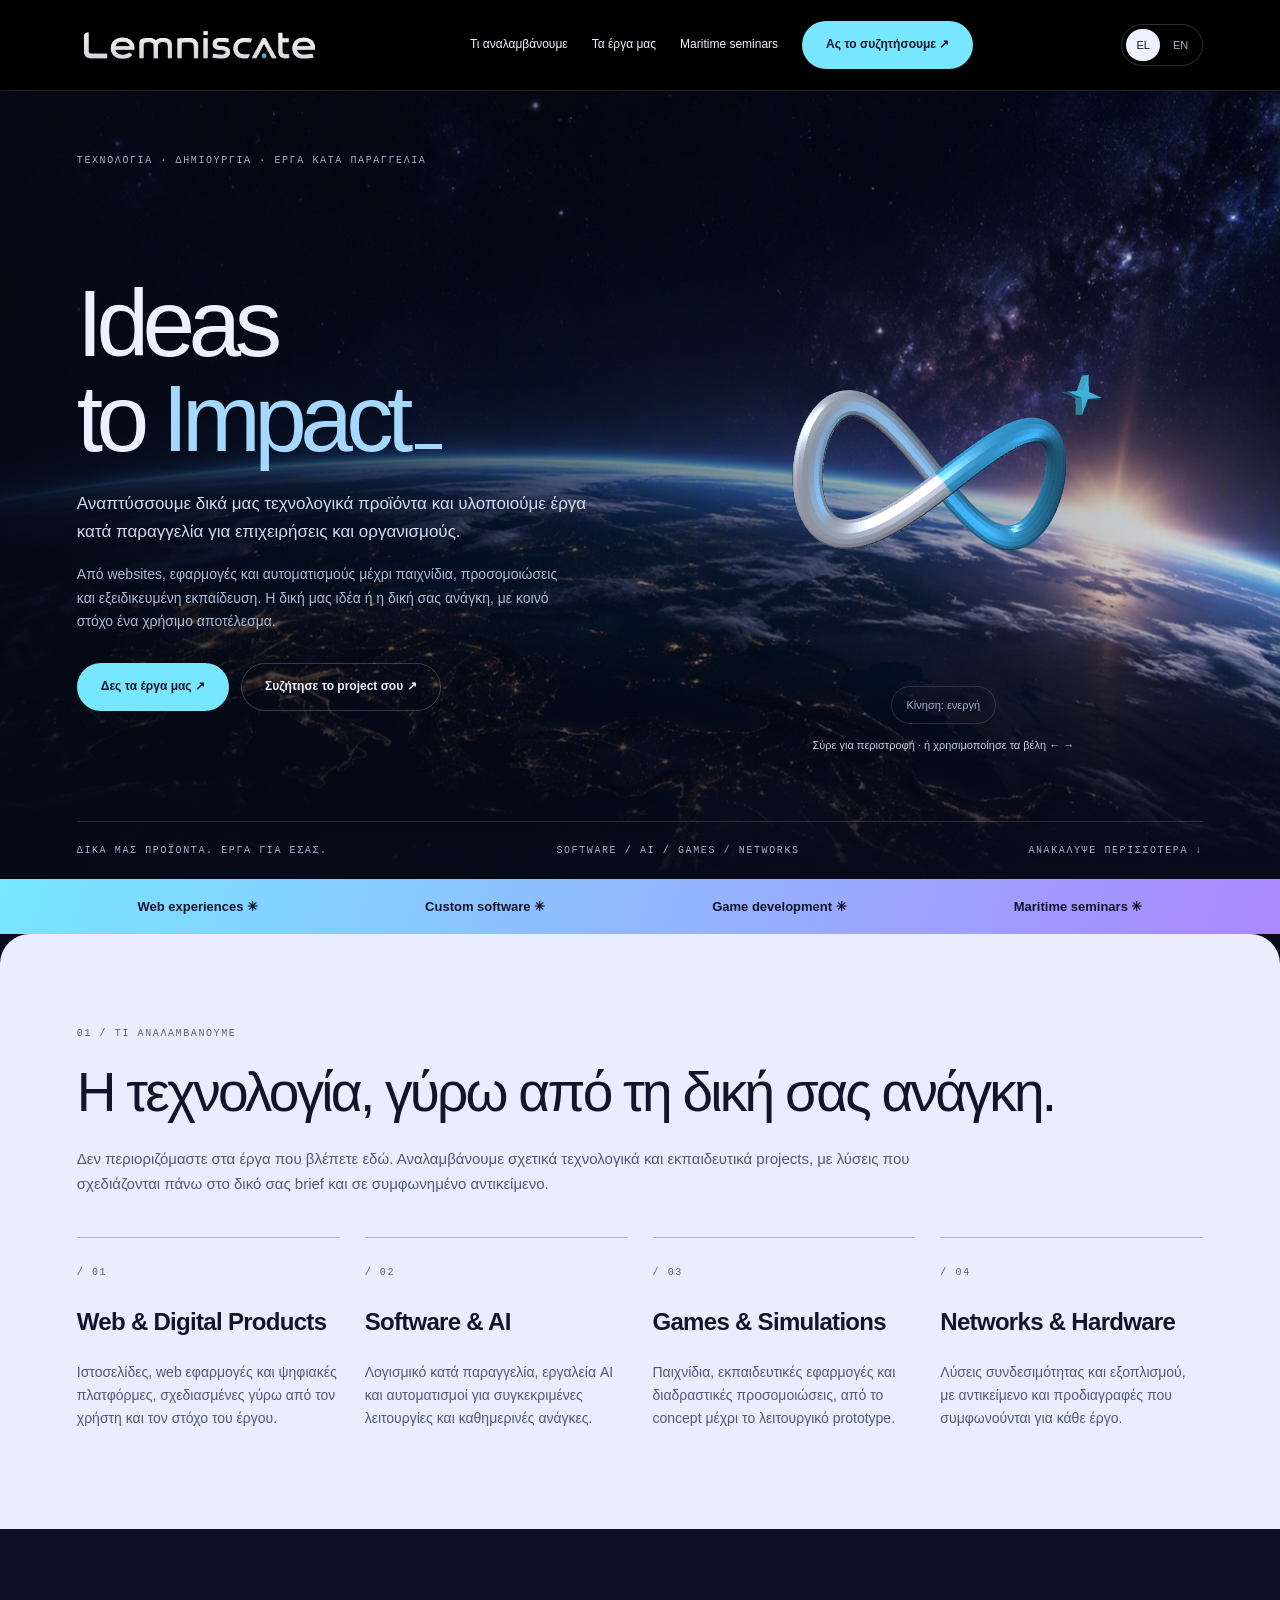
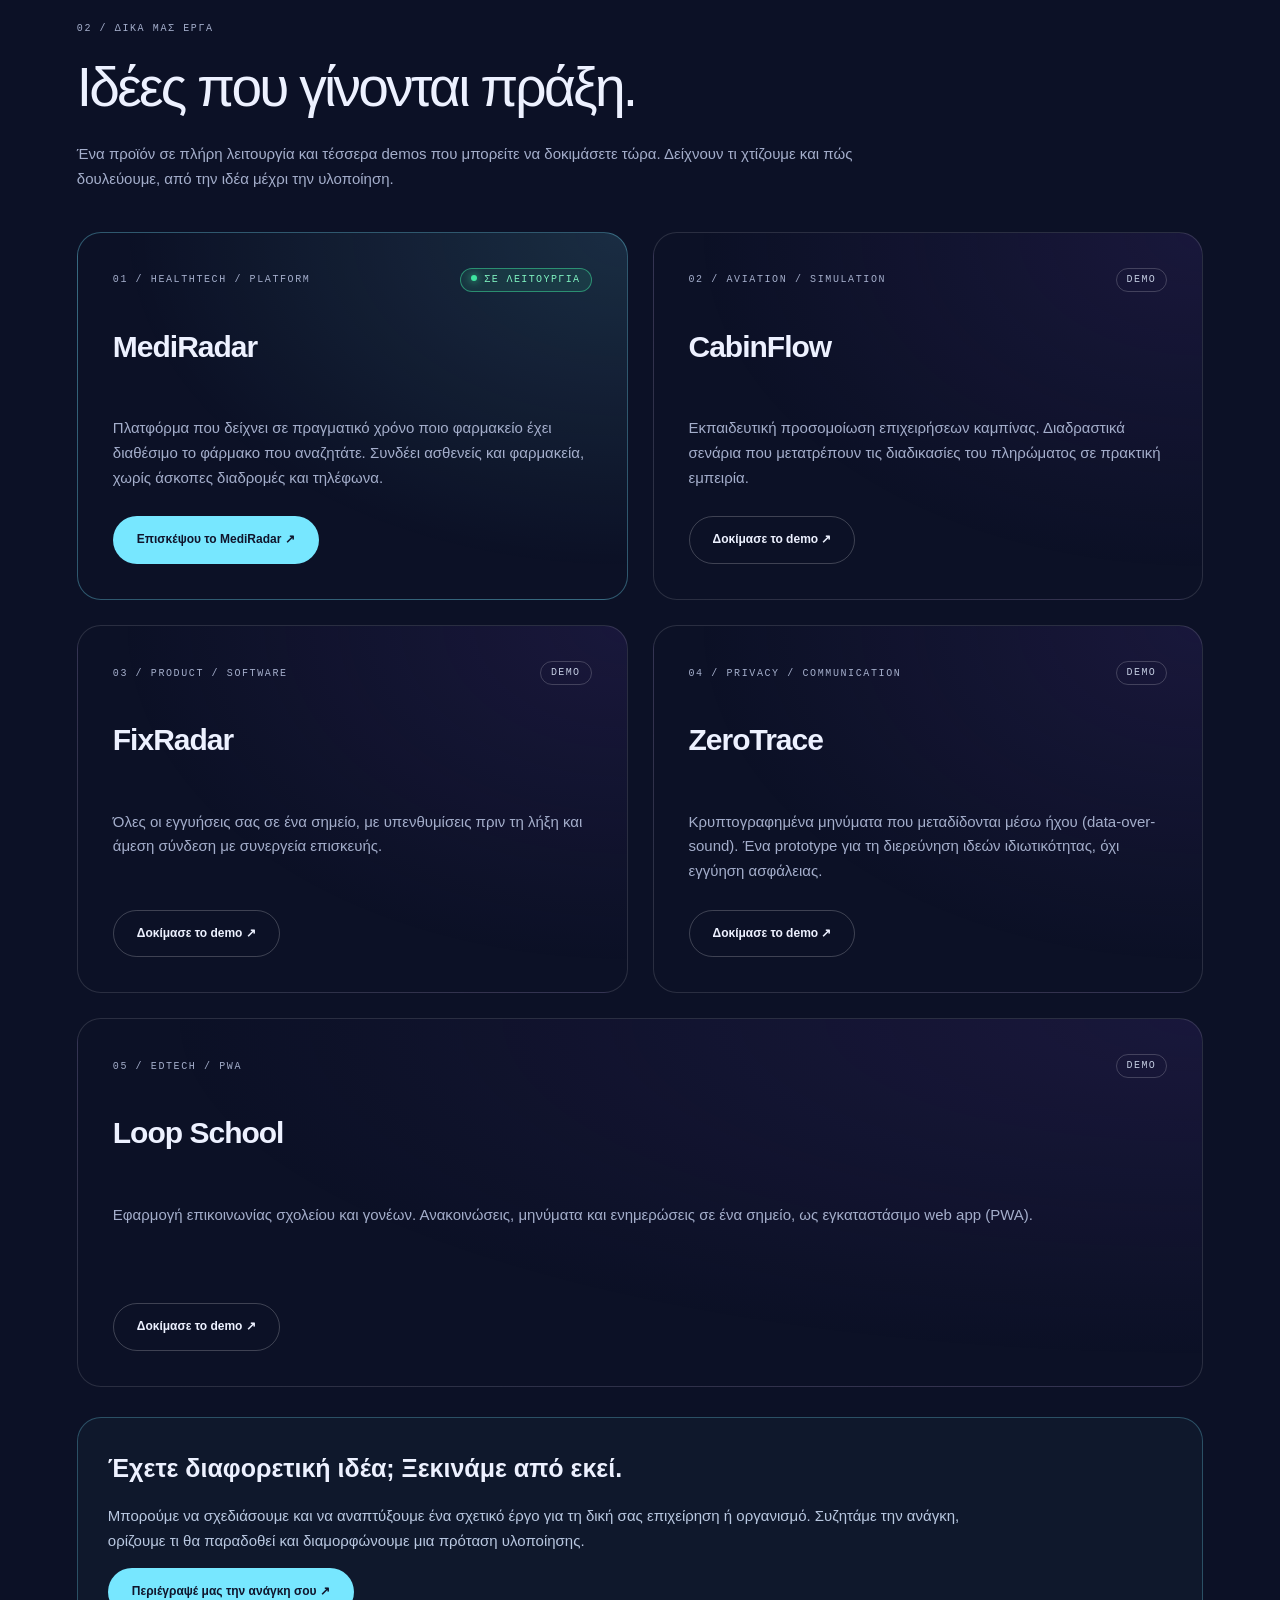
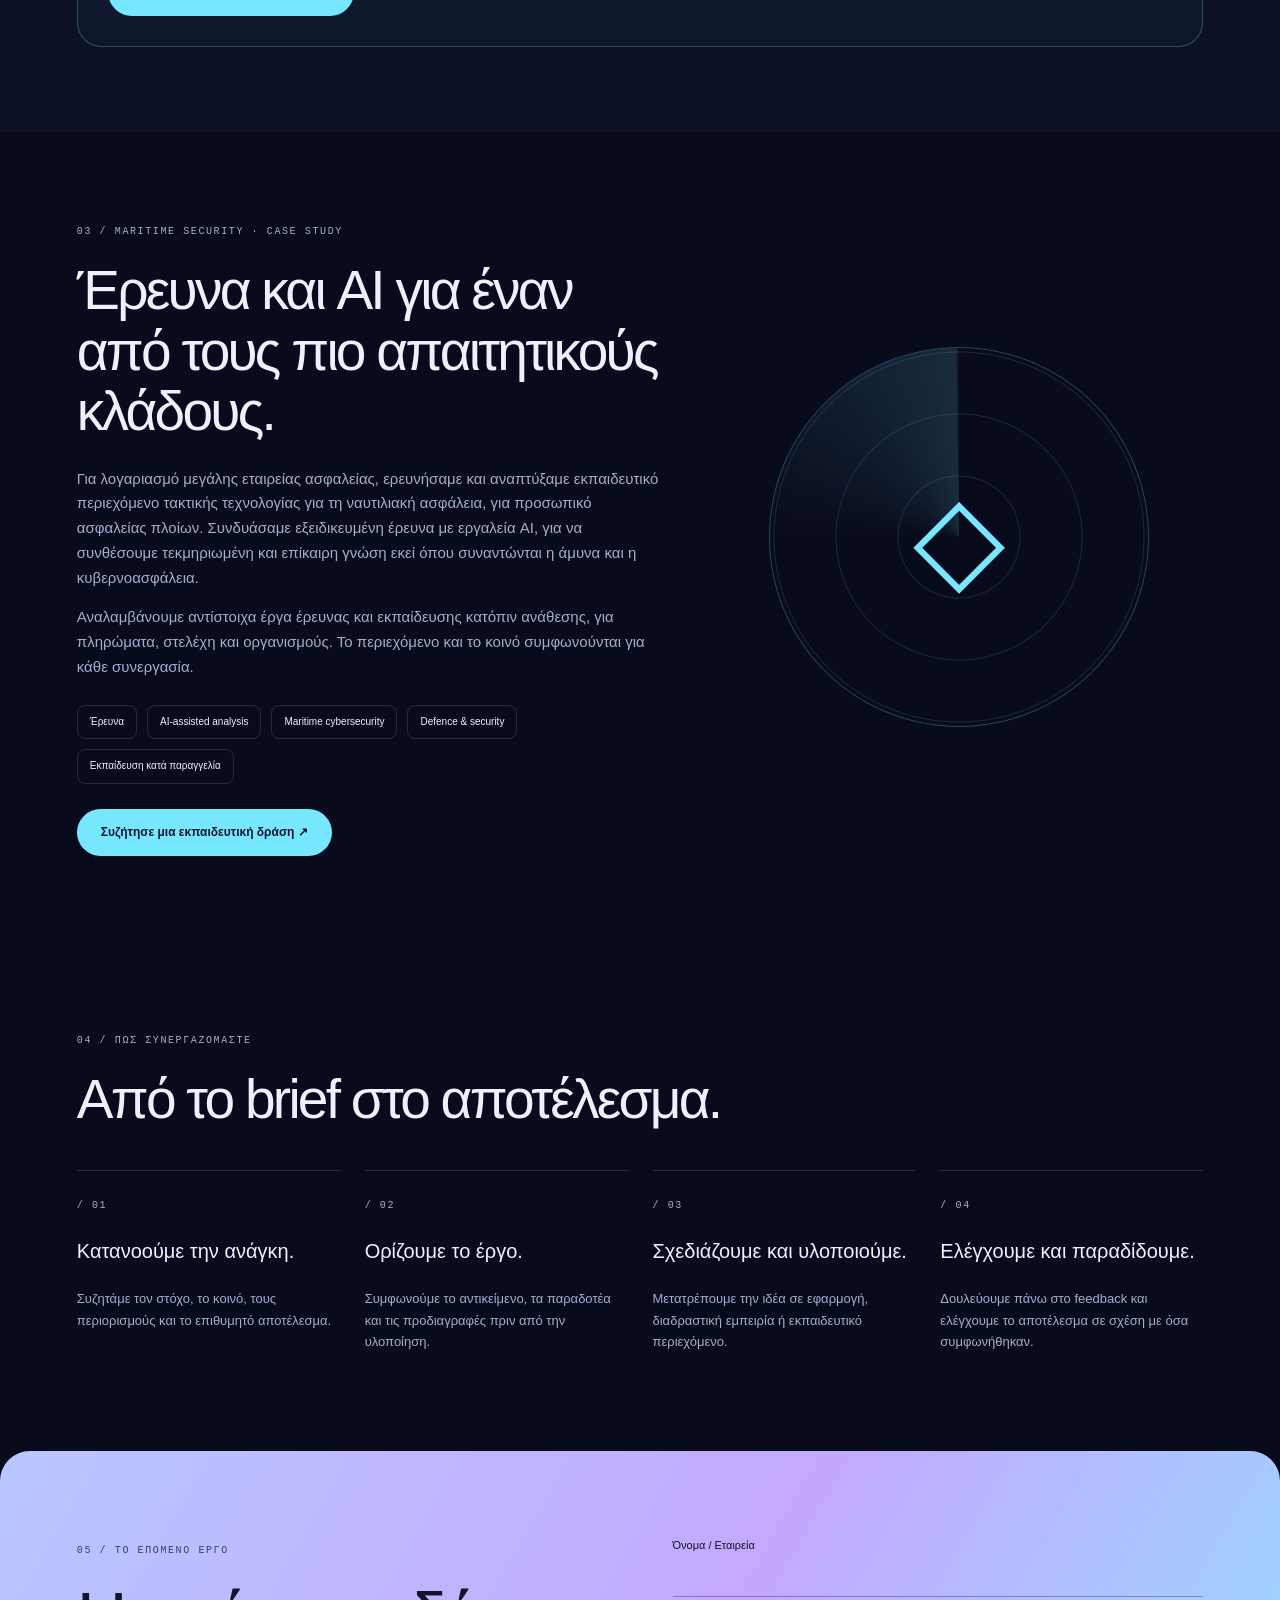
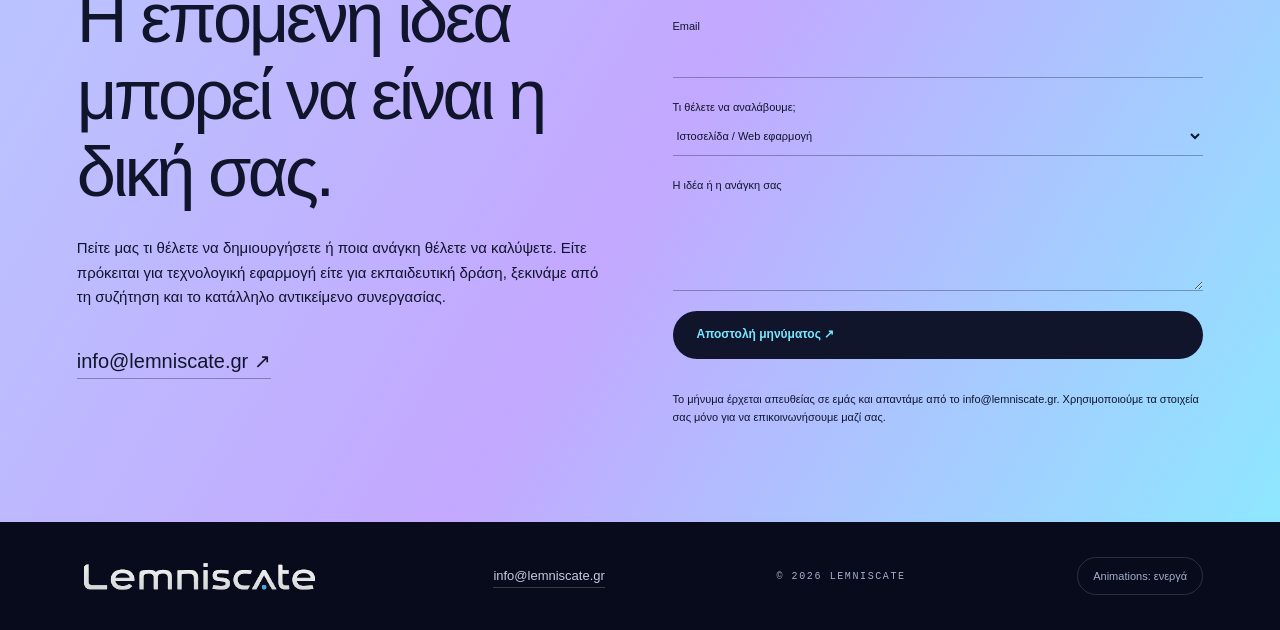
==== commit ceabb431: "Add Loop School demo card to Our work section New card (EL/EN) linking to loop-school-jpt6.netlify.a" ====
--- a/index.html
+++ b/index.html
@@ -1,2 +1,2 @@
 <!DOCTYPE html>
-<html lang="el"><head><meta charset="utf-8"/><meta content="width=device-width,initial-scale=1" name="viewport"/><meta content="#000000" name="theme-color"/><meta content="Lemniscate: δικά μας τεχνολογικά προϊόντα και έργα κατά παραγγελία. Web, software, AI, games και maritime training." name="description"/><title>Lemniscate | Ideas to Impact</title><link href="https://lemniscate.gr/" rel="canonical"/><meta content="Lemniscate | Ideas to Impact" property="og:title"/><meta content="Δικά μας τεχνολογικά προϊόντα και έργα κατά παραγγελία: web, software, AI, games και maritime training." property="og:description"/><meta content="https://lemniscate.gr/" property="og:url"/><meta content="https://lemniscate.gr/earth-sunrise.jpg" property="og:image"/><meta content="website" property="og:type"/><link href="styles.css" rel="stylesheet"/><link rel="icon" href="data:,"/></head><body><svg aria-hidden="true" height="0" style="position:absolute;pointer-events:none" width="0" xmlns="http://www.w3.org/2000/svg"><defs><filter color-interpolation-filters="sRGB" height="100%" id="clean-wordmark" width="100%" x="0" y="0"><fecolormatrix in="SourceGraphic" result="mask" type="matrix" values="0 0 0 0 1 0 0 0 0 1 0 0 0 0 1 .2126 .7152 .0722 0 0"></fecolormatrix><fecomponenttransfer in="mask" result="clean"><fefunca intercept="-1.6" slope="8" type="linear"></fefunca></fecomponenttransfer><fecomposite in="SourceGraphic" in2="clean" operator="in"></fecomposite></filter></defs></svg><a class="skip" href="#main"><span data-i18n="skip">Μετάβαση στο περιεχόμενο</span></a><header><div class="wrap nav"><a aria-label="Lemniscate" href="#"><img alt="Lemniscate" class="wordmark" height="93" src="lemniscate-wordmark.png" width="690"/></a><nav aria-label="Κύρια πλοήγηση" id="navigation"><a href="#services"><span data-i18n="navServices">Τι αναλαμβάνουμε</span></a><a href="#work"><span data-i18n="navWork">Τα έργα μας</span></a><a href="#seminars"><span data-i18n="navSeminars">Maritime seminars</span></a><a class="button" href="#contact"><span data-i18n="talk">Ας το συζητήσουμε ↗</span></a></nav><div class="nav-controls"><div aria-label="Language / Γλώσσα" class="language" role="group"><button aria-label="Ελληνικά" aria-pressed="true" data-lang="el" type="button">EL</button><button aria-label="English" aria-pressed="false" data-lang="en" type="button">EN</button></div><button aria-controls="navigation" aria-expanded="false" aria-label="Μενού" class="menu" type="button">☰</button></div></div></header><main id="main"><div class="hero"><div aria-hidden="true" class="earth-background"></div><div class="wrap"><span class="eyebrow" data-i18n="heroEyebrow">Τεχνολογία · Δημιουργία · Έργα κατά παραγγελία</span><div class="hero-grid"><div><h1 lang="en">Ideas<br/>to <em>Impact<span aria-hidden="true" class="terminal-cursor"></span></em></h1><p class="hero-copy" data-i18n="heroCopy">Αναπτύσσουμε δικά μας τεχνολογικά προϊόντα και υλοποιούμε έργα κατά παραγγελία για επιχειρήσεις και οργανισμούς.</p><p class="hero-sub" data-i18n="heroSub">Από websites, εφαρμογές και αυτοματισμούς μέχρι παιχνίδια, προσομοιώσεις και εξειδικευμένη εκπαίδευση. Η δική μας ιδέα ή η δική σας ανάγκη, με κοινό στόχο ένα χρήσιμο αποτέλεσμα.</p><div class="actions"><a class="button" href="#work"><span data-i18n="explore">Δες τα έργα μας ↗</span></a><a class="button ghost" href="#contact"><span data-i18n="brief">Συζήτησε το project σου ↗</span></a></div></div><div class="logo-stage"><canvas aria-label="Lemniscate: τρισδιάστατο σύμβολο απείρου και άστρο" id="logo3d" role="img" tabindex="0">Lemniscate</canvas><p class="logo-status" id="threeStatus" role="status"></p><button aria-pressed="false" class="motion" id="threePause" type="button">Κίνηση: ενεργή</button><p class="prototype-hint" data-i18n="rotateHint">Σύρε για περιστροφή · ή χρησιμοποίησε τα βέλη ← →</p></div></div><div class="hero-bottom eyebrow"><span data-i18n="ownAndClient">Δικά μας προϊόντα. Έργα για εσάς.</span><span>Software / AI / Games / Networks</span><span data-i18n="scroll">Ανακάλυψε περισσότερα ↓</span></div></div></div><div class="ticker"><span>Web experiences ✳</span><span>Custom software ✳</span><span>Game development ✳</span><span>Maritime seminars ✳</span></div><section class="services" id="services"><div class="wrap"><span class="eyebrow" data-i18n="servicesLabel">01 / Τι αναλαμβάνουμε</span><h2 data-i18n="servicesTitle">Η τεχνολογία, γύρω από τη δική σας ανάγκη.</h2><p class="section-intro" data-i18n="servicesIntro">Δεν περιοριζόμαστε στα έργα που βλέπετε εδώ. Αναλαμβάνουμε σχετικά τεχνολογικά και εκπαιδευτικά projects, με λύσεις που σχεδιάζονται πάνω στο δικό σας brief και σε συμφωνημένο αντικείμενο.</p><div class="service-grid"><article class="service"><small class="eyebrow">/ 01</small><h3>Web &amp; Digital Products</h3><p data-i18n="service0">Ιστοσελίδες, web εφαρμογές και ψηφιακές πλατφόρμες, σχεδιασμένες γύρω από τον χρήστη και τον στόχο του έργου.</p></article><article class="service"><small class="eyebrow">/ 02</small><h3>Software &amp; AI</h3><p data-i18n="service1">Λογισμικό κατά παραγγελία, εργαλεία AI και αυτοματισμοί για συγκεκριμένες λειτουργίες και καθημερινές ανάγκες.</p></article><article class="service"><small class="eyebrow">/ 03</small><h3>Games &amp; Simulations</h3><p data-i18n="service2">Παιχνίδια, εκπαιδευτικές εφαρμογές και διαδραστικές προσομοιώσεις, από το concept μέχρι το λειτουργικό prototype.</p></article><article class="service"><small class="eyebrow">/ 04</small><h3>Networks &amp; Hardware</h3><p data-i18n="service3">Λύσεις συνδεσιμότητας και εξοπλισμού, με αντικείμενο και προδιαγραφές που συμφωνούνται για κάθε έργο.</p></article></div></div></section><section class="work" id="work"><div class="wrap"><span class="eyebrow" data-i18n="workLabel">02 / Δικά μας έργα</span><h2 data-i18n="workTitle">Ιδέες που γίνονται πράξη.</h2><p class="section-intro" data-i18n="workIntro">Ένα προϊόν σε πλήρη λειτουργία και τρία demos που μπορείτε να δοκιμάσετε τώρα. Δείχνουν τι χτίζουμε και πώς δουλεύουμε, από την ιδέα μέχρι την υλοποίηση.</p><div class="project-grid"><article class="card featured"><div class="card-top"><small class="eyebrow">01 / HealthTech / Platform</small><span class="status live" data-i18n="statusLive">Σε λειτουργία</span></div><h3>MediRadar</h3><p data-i18n="project0">Πλατφόρμα που δείχνει σε πραγματικό χρόνο ποιο φαρμακείο έχει διαθέσιμο το φάρμακο που αναζητάτε. Συνδέει ασθενείς και φαρμακεία, χωρίς άσκοπες διαδρομές και τηλέφωνα.</p><a class="button" href="https://mediradar.gr/" rel="noopener noreferrer" target="_blank"><span data-i18n="visit0">Επισκέψου το MediRadar ↗</span></a></article><article class="card"><div class="card-top"><small class="eyebrow">02 / Aviation / Simulation</small><span class="status demo">Demo</span></div><h3>CabinFlow</h3><p data-i18n="project1">Εκπαιδευτική προσομοίωση επιχειρήσεων καμπίνας. Διαδραστικά σενάρια που μετατρέπουν τις διαδικασίες του πληρώματος σε πρακτική εμπειρία.</p><a class="button ghost" href="https://cabin-readysim.netlify.app/" rel="noopener noreferrer" target="_blank"><span data-i18n="demo1">Δοκίμασε το demo ↗</span></a></article><article class="card"><div class="card-top"><small class="eyebrow">03 / Product / Software</small><span class="status demo">Demo</span></div><h3>FixRadar</h3><p data-i18n="project2">Όλες οι εγγυήσεις σας σε ένα σημείο, με υπενθυμίσεις πριν τη λήξη και άμεση σύνδεση με συνεργεία επισκευής.</p><a class="button ghost" href="https://warrantyradar.netlify.app/" rel="noopener noreferrer" target="_blank"><span data-i18n="demo2">Δοκίμασε το demo ↗</span></a></article><article class="card"><div class="card-top"><small class="eyebrow">04 / Privacy / Communication</small><span class="status demo">Demo</span></div><h3>ZeroTrace</h3><p data-i18n="project3">Κρυπτογραφημένα μηνύματα που μεταδίδονται μέσω ήχου (data-over-sound). Ένα prototype για τη διερεύνηση ιδεών ιδιωτικότητας, όχι εγγύηση ασφάλειας.</p><a class="button ghost" href="https://zerotrace-app.netlify.app/" rel="noopener noreferrer" target="_blank"><span data-i18n="demo3">Δοκίμασε το demo ↗</span></a></article></div><div class="commission"><h3 data-i18n="commissionTitle">Έχετε διαφορετική ιδέα; Ξεκινάμε από εκεί.</h3><p data-i18n="commissionBody">Μπορούμε να σχεδιάσουμε και να αναπτύξουμε ένα σχετικό έργο για τη δική σας επιχείρηση ή οργανισμό. Συζητάμε την ανάγκη, ορίζουμε τι θα παραδοθεί και διαμορφώνουμε μια πρόταση υλοποίησης.</p><a class="button" href="#contact"><span data-i18n="commissionCta">Περιέγραψέ μας την ανάγκη σου ↗</span></a></div></div></section><section class="seminars" id="seminars"><div class="wrap seminar-grid"><div><span class="eyebrow" data-i18n="seminarLabel">03 / Maritime Security · Case study</span><h2 data-i18n="seminarTitle">Έρευνα και AI για έναν από τους πιο απαιτητικούς κλάδους.</h2><p data-i18n="seminarBody">Για λογαριασμό μεγάλης εταιρείας ασφαλείας, ερευνήσαμε και αναπτύξαμε εκπαιδευτικό περιεχόμενο τακτικής τεχνολογίας για τη ναυτιλιακή ασφάλεια, για προσωπικό ασφαλείας πλοίων. Συνδυάσαμε εξειδικευμένη έρευνα με εργαλεία AI, για να συνθέσουμε τεκμηριωμένη και επίκαιρη γνώση εκεί όπου συναντώνται η άμυνα και η κυβερνοασφάλεια.</p><p data-i18n="seminarScope">Αναλαμβάνουμε αντίστοιχα έργα έρευνας και εκπαίδευσης κατόπιν ανάθεσης, για πληρώματα, στελέχη και οργανισμούς. Το περιεχόμενο και το κοινό συμφωνούνται για κάθε συνεργασία.</p><div class="tags"><span data-i18n="tagResearch">Έρευνα</span><span>AI-assisted analysis</span><span>Maritime cybersecurity</span><span>Defence &amp; security</span><span data-i18n="customTraining">Εκπαίδευση κατά παραγγελία</span></div><a class="button" href="#contact"><span data-i18n="seminarCta">Συζήτησε μια εκπαιδευτική δράση ↗</span></a></div><div aria-hidden="true" class="radar"><span>◇</span></div></div></section><section><div class="wrap"><span class="eyebrow" data-i18n="processLabel">04 / Πώς συνεργαζόμαστε</span><h2 data-i18n="processTitle">Από το brief στο αποτέλεσμα.</h2><div class="process-grid"><article class="step"><small class="eyebrow">/ 01</small><h3 data-i18n="stepTitle0">Κατανοούμε την ανάγκη.</h3><p data-i18n="stepBody0">Συζητάμε τον στόχο, το κοινό, τους περιορισμούς και το επιθυμητό αποτέλεσμα.</p></article><article class="step"><small class="eyebrow">/ 02</small><h3 data-i18n="stepTitle1">Ορίζουμε το έργο.</h3><p data-i18n="stepBody1">Συμφωνούμε το αντικείμενο, τα παραδοτέα και τις προδιαγραφές πριν από την υλοποίηση.</p></article><article class="step"><small class="eyebrow">/ 03</small><h3 data-i18n="stepTitle2">Σχεδιάζουμε και υλοποιούμε.</h3><p data-i18n="stepBody2">Μετατρέπουμε την ιδέα σε εφαρμογή, διαδραστική εμπειρία ή εκπαιδευτικό περιεχόμενο.</p></article><article class="step"><small class="eyebrow">/ 04</small><h3 data-i18n="stepTitle3">Ελέγχουμε και παραδίδουμε.</h3><p data-i18n="stepBody3">Δουλεύουμε πάνω στο feedback και ελέγχουμε το αποτέλεσμα σε σχέση με όσα συμφωνήθηκαν.</p></article></div></div></section><section class="contact" id="contact"><div class="wrap contact-grid"><div><span class="eyebrow" data-i18n="contactLabel">05 / Το επόμενο έργο</span><h2 data-i18n="contactTitle">Η επόμενη ιδέα μπορεί να είναι η δική σας.</h2><p data-i18n="contactBody">Πείτε μας τι θέλετε να δημιουργήσετε ή ποια ανάγκη θέλετε να καλύψετε. Είτε πρόκειται για τεχνολογική εφαρμογή είτε για εκπαιδευτική δράση, ξεκινάμε από τη συζήτηση και το κατάλληλο αντικείμενο συνεργασίας.</p><a class="email" href="mailto:info@lemniscate.gr">info@lemniscate.gr ↗</a></div><form action="/" data-netlify="true" id="contactForm" method="POST" name="contact" netlify-honeypot="bot-field"><input name="form-name" type="hidden" value="contact"/><p class="hp" hidden=""><label>Leave this field empty<input autocomplete="off" name="bot-field" tabindex="-1"/></label></p><label for="name"><span data-i18n="nameLabel">Όνομα / Εταιρεία</span><input autocomplete="name" id="name" maxlength="120" name="name" required=""/></label><label for="email">Email<input autocomplete="email" id="email" maxlength="180" name="email" required="" type="email"/></label><label for="subject"><span data-i18n="subjectLabel">Τι θέλετε να αναλάβουμε;</span><select id="subject" name="subject"><option data-i18n="optionweb" value="web">Ιστοσελίδα / Web εφαρμογή</option><option data-i18n="optionsoftware" value="software">Software / AI / Αυτοματισμοί</option><option data-i18n="optiongames" value="games">Παιχνίδι / Προσομοίωση</option><option data-i18n="optionmaritime" value="maritime">Maritime seminar / Εκπαίδευση</option><option data-i18n="optionnetworks" value="networks">Δίκτυα / Εξοπλισμός</option><option data-i18n="optionother" value="other">Άλλο σχετικό project</option></select></label><label for="message"><span data-i18n="messageLabel">Η ιδέα ή η ανάγκη σας</span><textarea id="message" maxlength="4000" name="message" required="" rows="4"></textarea></label><button class="button" id="formSubmit" type="submit"><span data-i18n="send">Αποστολή μηνύματος ↗</span></button><p class="note" data-i18n="formNote">Το μήνυμα έρχεται απευθείας σε εμάς και απαντάμε από το info@lemniscate.gr. Χρησιμοποιούμε τα στοιχεία σας μόνο για να επικοινωνήσουμε μαζί σας.</p><div id="formStatus" role="status"></div></form></div></section></main><footer><div class="wrap footer-row"><a aria-label="Lemniscate" href="#"><img alt="Lemniscate" class="wordmark" height="93" src="lemniscate-wordmark.png" width="690"/></a><a class="footer-email" href="mailto:info@lemniscate.gr">info@lemniscate.gr</a><span class="eyebrow">© 2026 Lemniscate</span><button aria-pressed="false" class="motion" id="motionToggle" type="button">Animations: ενεργά</button></div></footer><script src="app.js"></script></body></html>
+<html lang="el"><head><meta charset="utf-8"/><meta content="width=device-width,initial-scale=1" name="viewport"/><meta content="#000000" name="theme-color"/><meta content="Lemniscate: δικά μας τεχνολογικά προϊόντα και έργα κατά παραγγελία. Web, software, AI, games και maritime training." name="description"/><title>Lemniscate | Ideas to Impact</title><link href="https://lemniscate.gr/" rel="canonical"/><meta content="Lemniscate | Ideas to Impact" property="og:title"/><meta content="Δικά μας τεχνολογικά προϊόντα και έργα κατά παραγγελία: web, software, AI, games και maritime training." property="og:description"/><meta content="https://lemniscate.gr/" property="og:url"/><meta content="https://lemniscate.gr/earth-sunrise.jpg" property="og:image"/><meta content="website" property="og:type"/><link href="styles.css" rel="stylesheet"/><link rel="icon" href="data:,"/></head><body><svg aria-hidden="true" height="0" style="position:absolute;pointer-events:none" width="0" xmlns="http://www.w3.org/2000/svg"><defs><filter color-interpolation-filters="sRGB" height="100%" id="clean-wordmark" width="100%" x="0" y="0"><fecolormatrix in="SourceGraphic" result="mask" type="matrix" values="0 0 0 0 1 0 0 0 0 1 0 0 0 0 1 .2126 .7152 .0722 0 0"></fecolormatrix><fecomponenttransfer in="mask" result="clean"><fefunca intercept="-1.6" slope="8" type="linear"></fefunca></fecomponenttransfer><fecomposite in="SourceGraphic" in2="clean" operator="in"></fecomposite></filter></defs></svg><a class="skip" href="#main"><span data-i18n="skip">Μετάβαση στο περιεχόμενο</span></a><header><div class="wrap nav"><a aria-label="Lemniscate" href="#"><img alt="Lemniscate" class="wordmark" height="93" src="lemniscate-wordmark.png" width="690"/></a><nav aria-label="Κύρια πλοήγηση" id="navigation"><a href="#services"><span data-i18n="navServices">Τι αναλαμβάνουμε</span></a><a href="#work"><span data-i18n="navWork">Τα έργα μας</span></a><a href="#seminars"><span data-i18n="navSeminars">Maritime seminars</span></a><a class="button" href="#contact"><span data-i18n="talk">Ας το συζητήσουμε ↗</span></a></nav><div class="nav-controls"><div aria-label="Language / Γλώσσα" class="language" role="group"><button aria-label="Ελληνικά" aria-pressed="true" data-lang="el" type="button">EL</button><button aria-label="English" aria-pressed="false" data-lang="en" type="button">EN</button></div><button aria-controls="navigation" aria-expanded="false" aria-label="Μενού" class="menu" type="button">☰</button></div></div></header><main id="main"><div class="hero"><div aria-hidden="true" class="earth-background"></div><div class="wrap"><span class="eyebrow" data-i18n="heroEyebrow">Τεχνολογία · Δημιουργία · Έργα κατά παραγγελία</span><div class="hero-grid"><div><h1 lang="en">Ideas<br/>to <em>Impact<span aria-hidden="true" class="terminal-cursor"></span></em></h1><p class="hero-copy" data-i18n="heroCopy">Αναπτύσσουμε δικά μας τεχνολογικά προϊόντα και υλοποιούμε έργα κατά παραγγελία για επιχειρήσεις και οργανισμούς.</p><p class="hero-sub" data-i18n="heroSub">Από websites, εφαρμογές και αυτοματισμούς μέχρι παιχνίδια, προσομοιώσεις και εξειδικευμένη εκπαίδευση. Η δική μας ιδέα ή η δική σας ανάγκη, με κοινό στόχο ένα χρήσιμο αποτέλεσμα.</p><div class="actions"><a class="button" href="#work"><span data-i18n="explore">Δες τα έργα μας ↗</span></a><a class="button ghost" href="#contact"><span data-i18n="brief">Συζήτησε το project σου ↗</span></a></div></div><div class="logo-stage"><canvas aria-label="Lemniscate: τρισδιάστατο σύμβολο απείρου και άστρο" id="logo3d" role="img" tabindex="0">Lemniscate</canvas><p class="logo-status" id="threeStatus" role="status"></p><button aria-pressed="false" class="motion" id="threePause" type="button">Κίνηση: ενεργή</button><p class="prototype-hint" data-i18n="rotateHint">Σύρε για περιστροφή · ή χρησιμοποίησε τα βέλη ← →</p></div></div><div class="hero-bottom eyebrow"><span data-i18n="ownAndClient">Δικά μας προϊόντα. Έργα για εσάς.</span><span>Software / AI / Games / Networks</span><span data-i18n="scroll">Ανακάλυψε περισσότερα ↓</span></div></div></div><div class="ticker"><span>Web experiences ✳</span><span>Custom software ✳</span><span>Game development ✳</span><span>Maritime seminars ✳</span></div><section class="services" id="services"><div class="wrap"><span class="eyebrow" data-i18n="servicesLabel">01 / Τι αναλαμβάνουμε</span><h2 data-i18n="servicesTitle">Η τεχνολογία, γύρω από τη δική σας ανάγκη.</h2><p class="section-intro" data-i18n="servicesIntro">Δεν περιοριζόμαστε στα έργα που βλέπετε εδώ. Αναλαμβάνουμε σχετικά τεχνολογικά και εκπαιδευτικά projects, με λύσεις που σχεδιάζονται πάνω στο δικό σας brief και σε συμφωνημένο αντικείμενο.</p><div class="service-grid"><article class="service"><small class="eyebrow">/ 01</small><h3>Web &amp; Digital Products</h3><p data-i18n="service0">Ιστοσελίδες, web εφαρμογές και ψηφιακές πλατφόρμες, σχεδιασμένες γύρω από τον χρήστη και τον στόχο του έργου.</p></article><article class="service"><small class="eyebrow">/ 02</small><h3>Software &amp; AI</h3><p data-i18n="service1">Λογισμικό κατά παραγγελία, εργαλεία AI και αυτοματισμοί για συγκεκριμένες λειτουργίες και καθημερινές ανάγκες.</p></article><article class="service"><small class="eyebrow">/ 03</small><h3>Games &amp; Simulations</h3><p data-i18n="service2">Παιχνίδια, εκπαιδευτικές εφαρμογές και διαδραστικές προσομοιώσεις, από το concept μέχρι το λειτουργικό prototype.</p></article><article class="service"><small class="eyebrow">/ 04</small><h3>Networks &amp; Hardware</h3><p data-i18n="service3">Λύσεις συνδεσιμότητας και εξοπλισμού, με αντικείμενο και προδιαγραφές που συμφωνούνται για κάθε έργο.</p></article></div></div></section><section class="work" id="work"><div class="wrap"><span class="eyebrow" data-i18n="workLabel">02 / Δικά μας έργα</span><h2 data-i18n="workTitle">Ιδέες που γίνονται πράξη.</h2><p class="section-intro" data-i18n="workIntro">Ένα προϊόν σε πλήρη λειτουργία και τέσσερα demos που μπορείτε να δοκιμάσετε τώρα. Δείχνουν τι χτίζουμε και πώς δουλεύουμε, από την ιδέα μέχρι την υλοποίηση.</p><div class="project-grid"><article class="card featured"><div class="card-top"><small class="eyebrow">01 / HealthTech / Platform</small><span class="status live" data-i18n="statusLive">Σε λειτουργία</span></div><h3>MediRadar</h3><p data-i18n="project0">Πλατφόρμα που δείχνει σε πραγματικό χρόνο ποιο φαρμακείο έχει διαθέσιμο το φάρμακο που αναζητάτε. Συνδέει ασθενείς και φαρμακεία, χωρίς άσκοπες διαδρομές και τηλέφωνα.</p><a class="button" href="https://mediradar.gr/" rel="noopener noreferrer" target="_blank"><span data-i18n="visit0">Επισκέψου το MediRadar ↗</span></a></article><article class="card"><div class="card-top"><small class="eyebrow">02 / Aviation / Simulation</small><span class="status demo">Demo</span></div><h3>CabinFlow</h3><p data-i18n="project1">Εκπαιδευτική προσομοίωση επιχειρήσεων καμπίνας. Διαδραστικά σενάρια που μετατρέπουν τις διαδικασίες του πληρώματος σε πρακτική εμπειρία.</p><a class="button ghost" href="https://cabin-readysim.netlify.app/" rel="noopener noreferrer" target="_blank"><span data-i18n="demo1">Δοκίμασε το demo ↗</span></a></article><article class="card"><div class="card-top"><small class="eyebrow">03 / Product / Software</small><span class="status demo">Demo</span></div><h3>FixRadar</h3><p data-i18n="project2">Όλες οι εγγυήσεις σας σε ένα σημείο, με υπενθυμίσεις πριν τη λήξη και άμεση σύνδεση με συνεργεία επισκευής.</p><a class="button ghost" href="https://warrantyradar.netlify.app/" rel="noopener noreferrer" target="_blank"><span data-i18n="demo2">Δοκίμασε το demo ↗</span></a></article><article class="card"><div class="card-top"><small class="eyebrow">04 / Privacy / Communication</small><span class="status demo">Demo</span></div><h3>ZeroTrace</h3><p data-i18n="project3">Κρυπτογραφημένα μηνύματα που μεταδίδονται μέσω ήχου (data-over-sound). Ένα prototype για τη διερεύνηση ιδεών ιδιωτικότητας, όχι εγγύηση ασφάλειας.</p><a class="button ghost" href="https://zerotrace-app.netlify.app/" rel="noopener noreferrer" target="_blank"><span data-i18n="demo3">Δοκίμασε το demo ↗</span></a></article><article class="card"><div class="card-top"><small class="eyebrow">05 / EdTech / PWA</small><span class="status demo">Demo</span></div><h3>Loop School</h3><p data-i18n="project4">Εφαρμογή επικοινωνίας σχολείου και γονέων. Ανακοινώσεις, μηνύματα και ενημερώσεις σε ένα σημείο, ως εγκαταστάσιμο web app (PWA).</p><a class="button ghost" href="https://loop-school-jpt6.netlify.app/" rel="noopener noreferrer" target="_blank"><span data-i18n="demo4">Δοκίμασε το demo ↗</span></a></article></div><div class="commission"><h3 data-i18n="commissionTitle">Έχετε διαφορετική ιδέα; Ξεκινάμε από εκεί.</h3><p data-i18n="commissionBody">Μπορούμε να σχεδιάσουμε και να αναπτύξουμε ένα σχετικό έργο για τη δική σας επιχείρηση ή οργανισμό. Συζητάμε την ανάγκη, ορίζουμε τι θα παραδοθεί και διαμορφώνουμε μια πρόταση υλοποίησης.</p><a class="button" href="#contact"><span data-i18n="commissionCta">Περιέγραψέ μας την ανάγκη σου ↗</span></a></div></div></section><section class="seminars" id="seminars"><div class="wrap seminar-grid"><div><span class="eyebrow" data-i18n="seminarLabel">03 / Maritime Security · Case study</span><h2 data-i18n="seminarTitle">Έρευνα και AI για έναν από τους πιο απαιτητικούς κλάδους.</h2><p data-i18n="seminarBody">Για λογαριασμό μεγάλης εταιρείας ασφαλείας, ερευνήσαμε και αναπτύξαμε εκπαιδευτικό περιεχόμενο τακτικής τεχνολογίας για τη ναυτιλιακή ασφάλεια, για προσωπικό ασφαλείας πλοίων. Συνδυάσαμε εξειδικευμένη έρευνα με εργαλεία AI, για να συνθέσουμε τεκμηριωμένη και επίκαιρη γνώση εκεί όπου συναντώνται η άμυνα και η κυβερνοασφάλεια.</p><p data-i18n="seminarScope">Αναλαμβάνουμε αντίστοιχα έργα έρευνας και εκπαίδευσης κατόπιν ανάθεσης, για πληρώματα, στελέχη και οργανισμούς. Το περιεχόμενο και το κοινό συμφωνούνται για κάθε συνεργασία.</p><div class="tags"><span data-i18n="tagResearch">Έρευνα</span><span>AI-assisted analysis</span><span>Maritime cybersecurity</span><span>Defence &amp; security</span><span data-i18n="customTraining">Εκπαίδευση κατά παραγγελία</span></div><a class="button" href="#contact"><span data-i18n="seminarCta">Συζήτησε μια εκπαιδευτική δράση ↗</span></a></div><div aria-hidden="true" class="radar"><span>◇</span></div></div></section><section><div class="wrap"><span class="eyebrow" data-i18n="processLabel">04 / Πώς συνεργαζόμαστε</span><h2 data-i18n="processTitle">Από το brief στο αποτέλεσμα.</h2><div class="process-grid"><article class="step"><small class="eyebrow">/ 01</small><h3 data-i18n="stepTitle0">Κατανοούμε την ανάγκη.</h3><p data-i18n="stepBody0">Συζητάμε τον στόχο, το κοινό, τους περιορισμούς και το επιθυμητό αποτέλεσμα.</p></article><article class="step"><small class="eyebrow">/ 02</small><h3 data-i18n="stepTitle1">Ορίζουμε το έργο.</h3><p data-i18n="stepBody1">Συμφωνούμε το αντικείμενο, τα παραδοτέα και τις προδιαγραφές πριν από την υλοποίηση.</p></article><article class="step"><small class="eyebrow">/ 03</small><h3 data-i18n="stepTitle2">Σχεδιάζουμε και υλοποιούμε.</h3><p data-i18n="stepBody2">Μετατρέπουμε την ιδέα σε εφαρμογή, διαδραστική εμπειρία ή εκπαιδευτικό περιεχόμενο.</p></article><article class="step"><small class="eyebrow">/ 04</small><h3 data-i18n="stepTitle3">Ελέγχουμε και παραδίδουμε.</h3><p data-i18n="stepBody3">Δουλεύουμε πάνω στο feedback και ελέγχουμε το αποτέλεσμα σε σχέση με όσα συμφωνήθηκαν.</p></article></div></div></section><section class="contact" id="contact"><div class="wrap contact-grid"><div><span class="eyebrow" data-i18n="contactLabel">05 / Το επόμενο έργο</span><h2 data-i18n="contactTitle">Η επόμενη ιδέα μπορεί να είναι η δική σας.</h2><p data-i18n="contactBody">Πείτε μας τι θέλετε να δημιουργήσετε ή ποια ανάγκη θέλετε να καλύψετε. Είτε πρόκειται για τεχνολογική εφαρμογή είτε για εκπαιδευτική δράση, ξεκινάμε από τη συζήτηση και το κατάλληλο αντικείμενο συνεργασίας.</p><a class="email" href="mailto:info@lemniscate.gr">info@lemniscate.gr ↗</a></div><form action="/" data-netlify="true" id="contactForm" method="POST" name="contact" netlify-honeypot="bot-field"><input name="form-name" type="hidden" value="contact"/><p class="hp" hidden=""><label>Leave this field empty<input autocomplete="off" name="bot-field" tabindex="-1"/></label></p><label for="name"><span data-i18n="nameLabel">Όνομα / Εταιρεία</span><input autocomplete="name" id="name" maxlength="120" name="name" required=""/></label><label for="email">Email<input autocomplete="email" id="email" maxlength="180" name="email" required="" type="email"/></label><label for="subject"><span data-i18n="subjectLabel">Τι θέλετε να αναλάβουμε;</span><select id="subject" name="subject"><option data-i18n="optionweb" value="web">Ιστοσελίδα / Web εφαρμογή</option><option data-i18n="optionsoftware" value="software">Software / AI / Αυτοματισμοί</option><option data-i18n="optiongames" value="games">Παιχνίδι / Προσομοίωση</option><option data-i18n="optionmaritime" value="maritime">Maritime seminar / Εκπαίδευση</option><option data-i18n="optionnetworks" value="networks">Δίκτυα / Εξοπλισμός</option><option data-i18n="optionother" value="other">Άλλο σχετικό project</option></select></label><label for="message"><span data-i18n="messageLabel">Η ιδέα ή η ανάγκη σας</span><textarea id="message" maxlength="4000" name="message" required="" rows="4"></textarea></label><button class="button" id="formSubmit" type="submit"><span data-i18n="send">Αποστολή μηνύματος ↗</span></button><p class="note" data-i18n="formNote">Το μήνυμα έρχεται απευθείας σε εμάς και απαντάμε από το info@lemniscate.gr. Χρησιμοποιούμε τα στοιχεία σας μόνο για να επικοινωνήσουμε μαζί σας.</p><div id="formStatus" role="status"></div></form></div></section></main><footer><div class="wrap footer-row"><a aria-label="Lemniscate" href="#"><img alt="Lemniscate" class="wordmark" height="93" src="lemniscate-wordmark.png" width="690"/></a><a class="footer-email" href="mailto:info@lemniscate.gr">info@lemniscate.gr</a><span class="eyebrow">© 2026 Lemniscate</span><button aria-pressed="false" class="motion" id="motionToggle" type="button">Animations: ενεργά</button></div></footer><script src="app.js"></script></body></html>
--- a/styles.css
+++ b/styles.css
@@ -1,2 +1,2 @@
-*{box-sizing:border-box}html{scroll-behavior:smooth;scroll-padding-top:100px}body{margin:0;background:#080b1c;color:#edf1ff;font:15px/1.65 Arial,Helvetica,sans-serif}a{color:inherit;text-decoration:none}button,input,select,textarea{font:inherit}button{cursor:pointer}.wrap{max-width:1440px;margin:auto;padding:0 6vw}.eyebrow{font:10px/1.7 Consolas,monospace;letter-spacing:1.6px;text-transform:uppercase;color:#a4aecb}header{position:sticky;top:0;z-index:30;background:#000;border-bottom:1px solid #ffffff20}.nav{height:90px;display:flex;align-items:center;justify-content:space-between;gap:20px}.wordmark{width:245px;height:auto;display:block;filter:url(#clean-wordmark)}nav{display:flex;align-items:center;gap:24px;font-size:12px}.nav-controls{display:flex;gap:12px;align-items:center}.language{display:flex;gap:3px;border:1px solid #ffffff30;border-radius:99px;padding:4px}.language button{border:0;background:transparent;color:#a4aecb;border-radius:99px;padding:7px 10px;font-size:11px}.language button[aria-pressed=true]{background:#edf1ff;color:#10152c}.button{display:inline-flex;align-items:center;justify-content:center;gap:20px;padding:13px 23px;border-radius:99px;background:#77e7ff;color:#10152c;font-size:12px;font-weight:700;border:1px solid transparent;transition:transform .3s}.button:hover{transform:translateY(-3px)}.ghost{background:transparent;border-color:#ffffff35;color:#edf1ff}.hero{position:relative;isolation:isolate;overflow:hidden;padding:55px 0 0}.earth-background{position:absolute;inset:-14% -8% -10%;z-index:-2;background:url('earth-sunrise.jpg') center 70%/cover;animation:earthRiseLive 10s ease-in-out infinite alternate;will-change:transform}.hero:after{content:'';position:absolute;inset:0;z-index:-1;background:linear-gradient(90deg,#060a16e6,#060a1670 55%,#060a1620),linear-gradient(0deg,#080b1c,transparent 30%);pointer-events:none}.hero-grid{display:grid;grid-template-columns:1.1fr 1fr;align-items:center;gap:35px;min-height:650px}.hero h1{font-size:clamp(68px,7.4vw,108px);font-weight:500;line-height:1;letter-spacing:-.07em;margin:25px 0}.hero h1 em{font-style:normal;color:#a4d8ff;white-space:nowrap}.terminal-cursor{display:inline-block;width:.28em;height:.055em;margin-left:.09em;vertical-align:.02em;background:currentColor;animation:terminalBlink 1.2s steps(1,end) infinite}.hero-copy{max-width:530px;color:#d2dbef;font-size:17px}.hero-sub{max-width:500px;color:#aab9d5;font-size:14px}.actions{display:flex;gap:12px;flex-wrap:wrap;margin:30px 0}.logo-stage{text-align:center;min-width:0}#logo3d{display:block;width:100%;height:460px;background:transparent;touch-action:pan-y;cursor:grab;border-radius:24px}#logo3d:active{cursor:grabbing}.logo-status:empty{display:none}.logo-status{font-size:12px;color:#c3cce1}.prototype-hint{font-size:11px;color:#c3cce1;margin:12px auto}.hero-bottom{display:flex;justify-content:space-between;gap:20px;border-top:1px solid #ffffff25;padding:20px 0}.ticker{background:linear-gradient(110deg,#77e7ff,#ac88ff);color:#10152c;padding:17px 5vw;display:flex;justify-content:space-around;gap:20px;flex-wrap:wrap;font-size:13px;font-weight:700}section{padding:85px 0}h2{font-size:clamp(36px,4.3vw,62px);font-weight:500;line-height:1.1;letter-spacing:-.05em;margin:18px 0 25px}.section-intro{max-width:850px;color:#a4aecb;margin-bottom:40px}.services{background:#e9edff;color:#10152c;border-radius:30px 30px 0 0}.services .eyebrow{color:#5b6280}.services .section-intro{color:#505b79}.service-grid{display:grid;grid-template-columns:repeat(4,1fr);gap:25px}.service{border-top:1px solid #10152c40;padding-top:20px}.service h3{font-size:24px;line-height:1.25;letter-spacing:-.7px}.service p{color:#505b79;font-size:14px}.work{background:#0c1126}.project-grid{display:grid;grid-template-columns:1fr 1fr;gap:25px}.card{border:1px solid #ffffff20;border-radius:24px;padding:35px;background:radial-gradient(ellipse at 100% 0,#53349730,transparent 65%);transition:transform .4s,border-color .4s}.card:hover{transform:translateY(-5px);border-color:#77e7ff70}.card h3{font-size:30px;letter-spacing:-1px}.card p{color:#a4aecb;min-height:85px}.commission{border:1px solid #77e7ff44;border-radius:24px;padding:30px;margin-top:30px;background:#77e7ff08}.commission h3{font-size:25px;margin:0 0 10px}.commission p{color:#b9c8e1;max-width:900px}.seminar-grid{display:grid;grid-template-columns:1.2fr 1fr;gap:50px;align-items:center}.seminars p{color:#a4aecb;max-width:620px}.tags{display:flex;gap:10px;flex-wrap:wrap;margin:25px 0}.tags span{font-size:10px;padding:8px 12px;border:1px solid #ffffff20;border-radius:8px}.radar{aspect-ratio:1;max-width:380px;width:100%;border:1px solid #77e7ff44;border-radius:50%;position:relative;margin:auto;display:grid;place-items:center;background:repeating-radial-gradient(circle,transparent 0,transparent 60px,#77e7ff22 61px,transparent 62px)}.radar:before{content:'';position:absolute;inset:0;border-radius:50%;background:conic-gradient(transparent 270deg,#77e7ff25 359deg,transparent);animation:spin 12s linear infinite}.radar span{font-size:120px;color:#77e7ff}.process-grid{display:grid;grid-template-columns:repeat(4,1fr);gap:25px;margin-top:40px}.step{border-top:1px solid #ffffff25;padding-top:20px}.step h3{font-size:20px;font-weight:500}.step p{color:#a4aecb;font-size:13px}.contact{background:linear-gradient(120deg,#b9c7ff,#c3a8ff,#8ee7ff);color:#10152c;border-radius:30px 30px 0 0}.contact-grid{display:grid;grid-template-columns:1fr 1fr;gap:65px}.contact .eyebrow{color:#33406b}.contact h2{font-size:clamp(45px,5.5vw,80px)}.contact form{display:grid;gap:20px}label{font-size:11px}input,select,textarea{width:100%;display:block;border:0;border-bottom:1px solid #10152c55;background:transparent;color:#10152c;padding:12px 0}select option{background:#edf1ff}textarea{resize:vertical}.contact .button{background:#10152c;color:#77e7ff;justify-content:space-between}.note{font-size:11px}.email{display:inline-block;font-size:20px;border-bottom:1px solid #10152c55;margin-top:20px}footer{padding:35px 0}.footer-row{display:flex;justify-content:space-between;align-items:center;gap:20px;flex-wrap:wrap}.motion{background:none;color:#a4aecb;border:1px solid #ffffff25;border-radius:99px;padding:9px 15px;font-size:11px}.menu{display:none;border:1px solid #ffffff25;background:none;color:white;width:42px;height:42px;border-radius:50%}a:focus-visible,button:focus-visible,input:focus-visible,textarea:focus-visible,select:focus-visible,#logo3d:focus-visible{outline:3px solid #77e7ff;outline-offset:5px}.skip{position:fixed;top:-100px;left:15px;background:#77e7ff;color:#10152c;padding:12px;z-index:50}.skip:focus{top:15px}@keyframes earthRiseLive{from{transform:translate(-1%,5%) scale(1.04)}to{transform:translate(1%,-4%) scale(1.12)}}@keyframes terminalBlink{0%,49%{opacity:1}50%,100%{opacity:0}}@keyframes spin{to{transform:rotate(360deg)}}.no-motion *,.no-motion *:before,.no-motion *:after{animation:none!important;transition:none!important;scroll-behavior:auto!important}.no-motion .terminal-cursor{opacity:1!important}@media(prefers-reduced-motion:reduce){*,*:before,*:after{animation:none!important;transition:none!important;scroll-behavior:auto!important}.terminal-cursor{opacity:1!important}}@media(max-width:1150px){nav{gap:14px}.wordmark{width:210px}.nav .button{padding:10px 15px}.nav{gap:12px}.service-grid,.process-grid{grid-template-columns:1fr 1fr}}@media(max-width:900px){.menu{display:block}nav{display:none;position:absolute;top:90px;left:0;right:0;background:#000;padding:25px;flex-direction:column;align-items:stretch}nav.open{display:flex}.hero h1{font-size:70px}}@media(max-width:700px){.wrap{padding:0 5vw}.nav{height:80px}.wordmark{width:180px}.nav-controls{gap:7px}.language button{padding:6px 8px}nav{top:80px}.hero{padding-top:35px}.hero-grid,.seminar-grid,.contact-grid,.project-grid{grid-template-columns:1fr;gap:30px}.hero h1{font-size:clamp(58px,14.5vw,82px)}.hero-copy{font-size:16px}.logo-stage{padding-bottom:35px}.hero-bottom{font-size:8px}.hero-bottom span:nth-child(2){display:none}.earth-background{background-position:62% 75%;inset:-14% -24% -10%}.hero:after{background:linear-gradient(0deg,#080b1c,transparent 30%,#060a1690 70%)}section{padding:65px 0}.service-grid{grid-template-columns:1fr}.radar{max-width:280px}.card{padding:25px}.contact h2{font-size:55px}.process-grid{gap:20px}#logo3d{height:340px}.card p{min-height:0}}@media(max-width:360px){.wordmark{width:150px}.nav-controls{gap:5px}.language button{padding:5px 7px}.menu{width:36px;height:36px}}
+*{box-sizing:border-box}html{scroll-behavior:smooth;scroll-padding-top:100px}body{margin:0;background:#080b1c;color:#edf1ff;font:15px/1.65 Arial,Helvetica,sans-serif}a{color:inherit;text-decoration:none}button,input,select,textarea{font:inherit}button{cursor:pointer}.wrap{max-width:1440px;margin:auto;padding:0 6vw}.eyebrow{font:10px/1.7 Consolas,monospace;letter-spacing:1.6px;text-transform:uppercase;color:#a4aecb}header{position:sticky;top:0;z-index:30;background:#000;border-bottom:1px solid #ffffff20}.nav{height:90px;display:flex;align-items:center;justify-content:space-between;gap:20px}.wordmark{width:245px;height:auto;display:block;filter:url(#clean-wordmark)}nav{display:flex;align-items:center;gap:24px;font-size:12px}.nav-controls{display:flex;gap:12px;align-items:center}.language{display:flex;gap:3px;border:1px solid #ffffff30;border-radius:99px;padding:4px}.language button{border:0;background:transparent;color:#a4aecb;border-radius:99px;padding:7px 10px;font-size:11px}.language button[aria-pressed=true]{background:#edf1ff;color:#10152c}.button{display:inline-flex;align-items:center;justify-content:center;gap:20px;padding:13px 23px;border-radius:99px;background:#77e7ff;color:#10152c;font-size:12px;font-weight:700;border:1px solid transparent;transition:transform .3s}.button:hover{transform:translateY(-3px)}.ghost{background:transparent;border-color:#ffffff35;color:#edf1ff}.hero{position:relative;isolation:isolate;overflow:hidden;padding:55px 0 0}.earth-background{position:absolute;inset:-14% -8% -10%;z-index:-2;background:url('earth-sunrise.jpg') center 70%/cover;animation:earthRiseLive 10s ease-in-out infinite alternate;will-change:transform}.hero:after{content:'';position:absolute;inset:0;z-index:-1;background:linear-gradient(90deg,#060a16e6,#060a1670 55%,#060a1620),linear-gradient(0deg,#080b1c,transparent 30%);pointer-events:none}.hero-grid{display:grid;grid-template-columns:1.1fr 1fr;align-items:center;gap:35px;min-height:650px}.hero h1{font-size:clamp(68px,7.4vw,108px);font-weight:500;line-height:1;letter-spacing:-.07em;margin:25px 0}.hero h1 em{font-style:normal;color:#a4d8ff;white-space:nowrap}.terminal-cursor{display:inline-block;width:.28em;height:.055em;margin-left:.09em;vertical-align:.02em;background:currentColor;animation:terminalBlink 1.2s steps(1,end) infinite}.hero-copy{max-width:530px;color:#d2dbef;font-size:17px}.hero-sub{max-width:500px;color:#aab9d5;font-size:14px}.actions{display:flex;gap:12px;flex-wrap:wrap;margin:30px 0}.logo-stage{text-align:center;min-width:0}#logo3d{display:block;width:100%;height:460px;background:transparent;touch-action:pan-y;cursor:grab;border-radius:24px}#logo3d:active{cursor:grabbing}.logo-status:empty{display:none}.logo-status{font-size:12px;color:#c3cce1}.prototype-hint{font-size:11px;color:#c3cce1;margin:12px auto}.hero-bottom{display:flex;justify-content:space-between;gap:20px;border-top:1px solid #ffffff25;padding:20px 0}.ticker{background:linear-gradient(110deg,#77e7ff,#ac88ff);color:#10152c;padding:17px 5vw;display:flex;justify-content:space-around;gap:20px;flex-wrap:wrap;font-size:13px;font-weight:700}section{padding:85px 0}h2{font-size:clamp(36px,4.3vw,62px);font-weight:500;line-height:1.1;letter-spacing:-.05em;margin:18px 0 25px}.section-intro{max-width:850px;color:#a4aecb;margin-bottom:40px}.services{background:#e9edff;color:#10152c;border-radius:30px 30px 0 0}.services .eyebrow{color:#5b6280}.services .section-intro{color:#505b79}.service-grid{display:grid;grid-template-columns:repeat(4,1fr);gap:25px}.service{border-top:1px solid #10152c40;padding-top:20px}.service h3{font-size:24px;line-height:1.25;letter-spacing:-.7px}.service p{color:#505b79;font-size:14px}.work{background:#0c1126}.project-grid{display:grid;grid-template-columns:1fr 1fr;gap:25px}.project-grid>.card:last-child:nth-child(odd){grid-column:1/-1}.card{border:1px solid #ffffff20;border-radius:24px;padding:35px;background:radial-gradient(ellipse at 100% 0,#53349730,transparent 65%);transition:transform .4s,border-color .4s}.card:hover{transform:translateY(-5px);border-color:#77e7ff70}.card h3{font-size:30px;letter-spacing:-1px}.card p{color:#a4aecb;min-height:85px}.commission{border:1px solid #77e7ff44;border-radius:24px;padding:30px;margin-top:30px;background:#77e7ff08}.commission h3{font-size:25px;margin:0 0 10px}.commission p{color:#b9c8e1;max-width:900px}.seminar-grid{display:grid;grid-template-columns:1.2fr 1fr;gap:50px;align-items:center}.seminars p{color:#a4aecb;max-width:620px}.tags{display:flex;gap:10px;flex-wrap:wrap;margin:25px 0}.tags span{font-size:10px;padding:8px 12px;border:1px solid #ffffff20;border-radius:8px}.radar{aspect-ratio:1;max-width:380px;width:100%;border:1px solid #77e7ff44;border-radius:50%;position:relative;margin:auto;display:grid;place-items:center;background:repeating-radial-gradient(circle,transparent 0,transparent 60px,#77e7ff22 61px,transparent 62px)}.radar:before{content:'';position:absolute;inset:0;border-radius:50%;background:conic-gradient(transparent 270deg,#77e7ff25 359deg,transparent);animation:spin 12s linear infinite}.radar span{font-size:120px;color:#77e7ff}.process-grid{display:grid;grid-template-columns:repeat(4,1fr);gap:25px;margin-top:40px}.step{border-top:1px solid #ffffff25;padding-top:20px}.step h3{font-size:20px;font-weight:500}.step p{color:#a4aecb;font-size:13px}.contact{background:linear-gradient(120deg,#b9c7ff,#c3a8ff,#8ee7ff);color:#10152c;border-radius:30px 30px 0 0}.contact-grid{display:grid;grid-template-columns:1fr 1fr;gap:65px}.contact .eyebrow{color:#33406b}.contact h2{font-size:clamp(45px,5.5vw,80px)}.contact form{display:grid;gap:20px}label{font-size:11px}input,select,textarea{width:100%;display:block;border:0;border-bottom:1px solid #10152c55;background:transparent;color:#10152c;padding:12px 0}select option{background:#edf1ff}textarea{resize:vertical}.contact .button{background:#10152c;color:#77e7ff;justify-content:space-between}.note{font-size:11px}.email{display:inline-block;font-size:20px;border-bottom:1px solid #10152c55;margin-top:20px}footer{padding:35px 0}.footer-row{display:flex;justify-content:space-between;align-items:center;gap:20px;flex-wrap:wrap}.motion{background:none;color:#a4aecb;border:1px solid #ffffff25;border-radius:99px;padding:9px 15px;font-size:11px}.menu{display:none;border:1px solid #ffffff25;background:none;color:white;width:42px;height:42px;border-radius:50%}a:focus-visible,button:focus-visible,input:focus-visible,textarea:focus-visible,select:focus-visible,#logo3d:focus-visible{outline:3px solid #77e7ff;outline-offset:5px}.skip{position:fixed;top:-100px;left:15px;background:#77e7ff;color:#10152c;padding:12px;z-index:50}.skip:focus{top:15px}@keyframes earthRiseLive{from{transform:translate(-1%,5%) scale(1.04)}to{transform:translate(1%,-4%) scale(1.12)}}@keyframes terminalBlink{0%,49%{opacity:1}50%,100%{opacity:0}}@keyframes spin{to{transform:rotate(360deg)}}.no-motion *,.no-motion *:before,.no-motion *:after{animation:none!important;transition:none!important;scroll-behavior:auto!important}.no-motion .terminal-cursor{opacity:1!important}@media(prefers-reduced-motion:reduce){*,*:before,*:after{animation:none!important;transition:none!important;scroll-behavior:auto!important}.terminal-cursor{opacity:1!important}}@media(max-width:1150px){nav{gap:14px}.wordmark{width:210px}.nav .button{padding:10px 15px}.nav{gap:12px}.service-grid,.process-grid{grid-template-columns:1fr 1fr}}@media(max-width:900px){.menu{display:block}nav{display:none;position:absolute;top:90px;left:0;right:0;background:#000;padding:25px;flex-direction:column;align-items:stretch}nav.open{display:flex}.hero h1{font-size:70px}}@media(max-width:700px){.wrap{padding:0 5vw}.nav{height:80px}.wordmark{width:180px}.nav-controls{gap:7px}.language button{padding:6px 8px}nav{top:80px}.hero{padding-top:35px}.hero-grid,.seminar-grid,.contact-grid,.project-grid{grid-template-columns:1fr;gap:30px}.hero h1{font-size:clamp(58px,14.5vw,82px)}.hero-copy{font-size:16px}.logo-stage{padding-bottom:35px}.hero-bottom{font-size:8px}.hero-bottom span:nth-child(2){display:none}.earth-background{background-position:62% 75%;inset:-14% -24% -10%}.hero:after{background:linear-gradient(0deg,#080b1c,transparent 30%,#060a1690 70%)}section{padding:65px 0}.service-grid{grid-template-columns:1fr}.radar{max-width:280px}.card{padding:25px}.contact h2{font-size:55px}.process-grid{gap:20px}#logo3d{height:340px}.card p{min-height:0}}@media(max-width:360px){.wordmark{width:150px}.nav-controls{gap:5px}.language button{padding:5px 7px}.menu{width:36px;height:36px}}
 .card{display:flex;flex-direction:column;align-items:flex-start}.card .button{margin-top:auto}.card-top{display:flex;justify-content:space-between;align-items:center;gap:12px;width:100%}.status{font:10px/1 Consolas,monospace;letter-spacing:1.4px;text-transform:uppercase;padding:6px 10px;border-radius:99px;border:1px solid #ffffff30;color:#c3cce1;white-space:nowrap}.status.live{background:#3ee6a018;border-color:#3ee6a080;color:#7ff2c0}.status.live:before{content:'';display:inline-block;width:6px;height:6px;border-radius:50%;background:#3ee6a0;margin-right:7px;vertical-align:1px;box-shadow:0 0 8px #3ee6a0}.card.featured{border-color:#77e7ff55;background:radial-gradient(ellipse at 100% 0,#77e7ff22,transparent 65%)}.hp{display:none}#formStatus{font-size:14px;font-weight:700}#formStatus:empty{display:none}#formStatus[data-state=sent]{color:#0b5a3a}#formStatus[data-state=sendError]{color:#8a1230}.contact .button:disabled{opacity:.6;cursor:wait}.footer-email{font-size:13px;color:#c3cce1;border-bottom:1px solid #ffffff30}.footer-email:hover{color:#77e7ff}
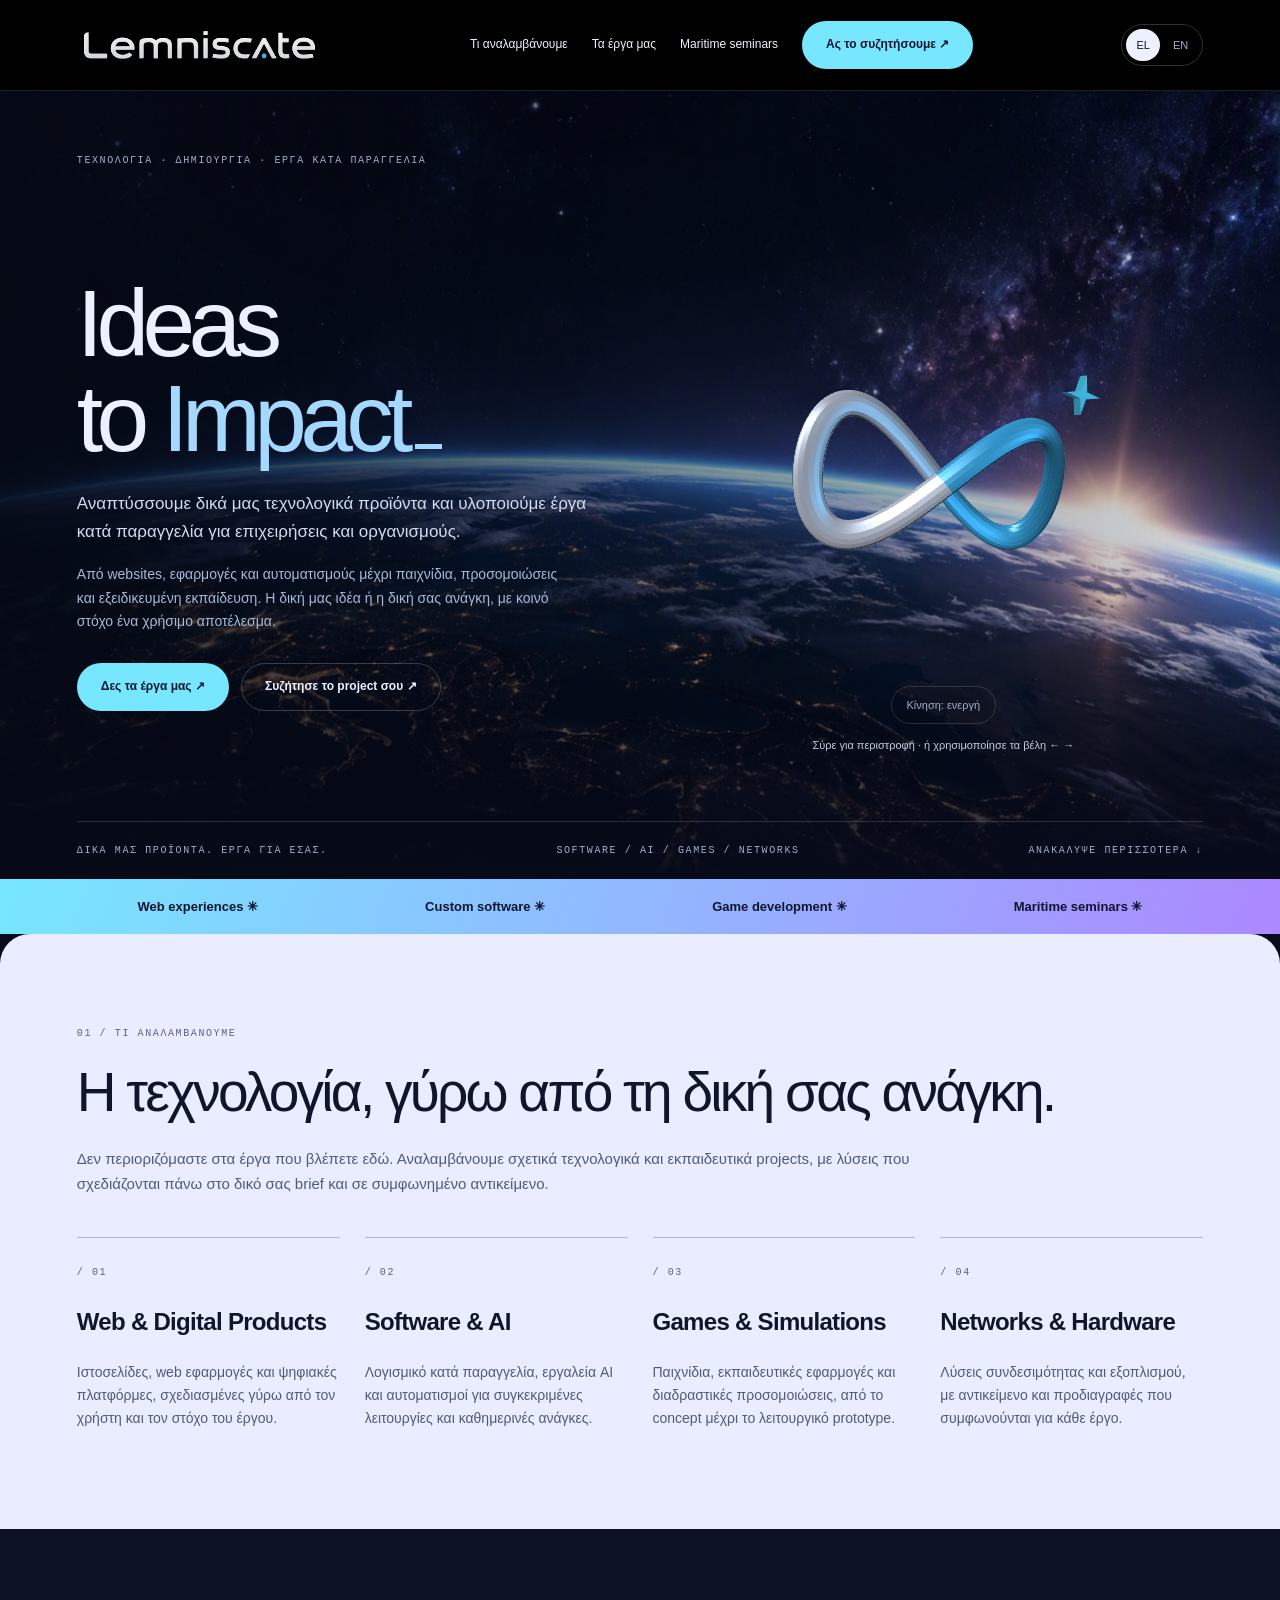
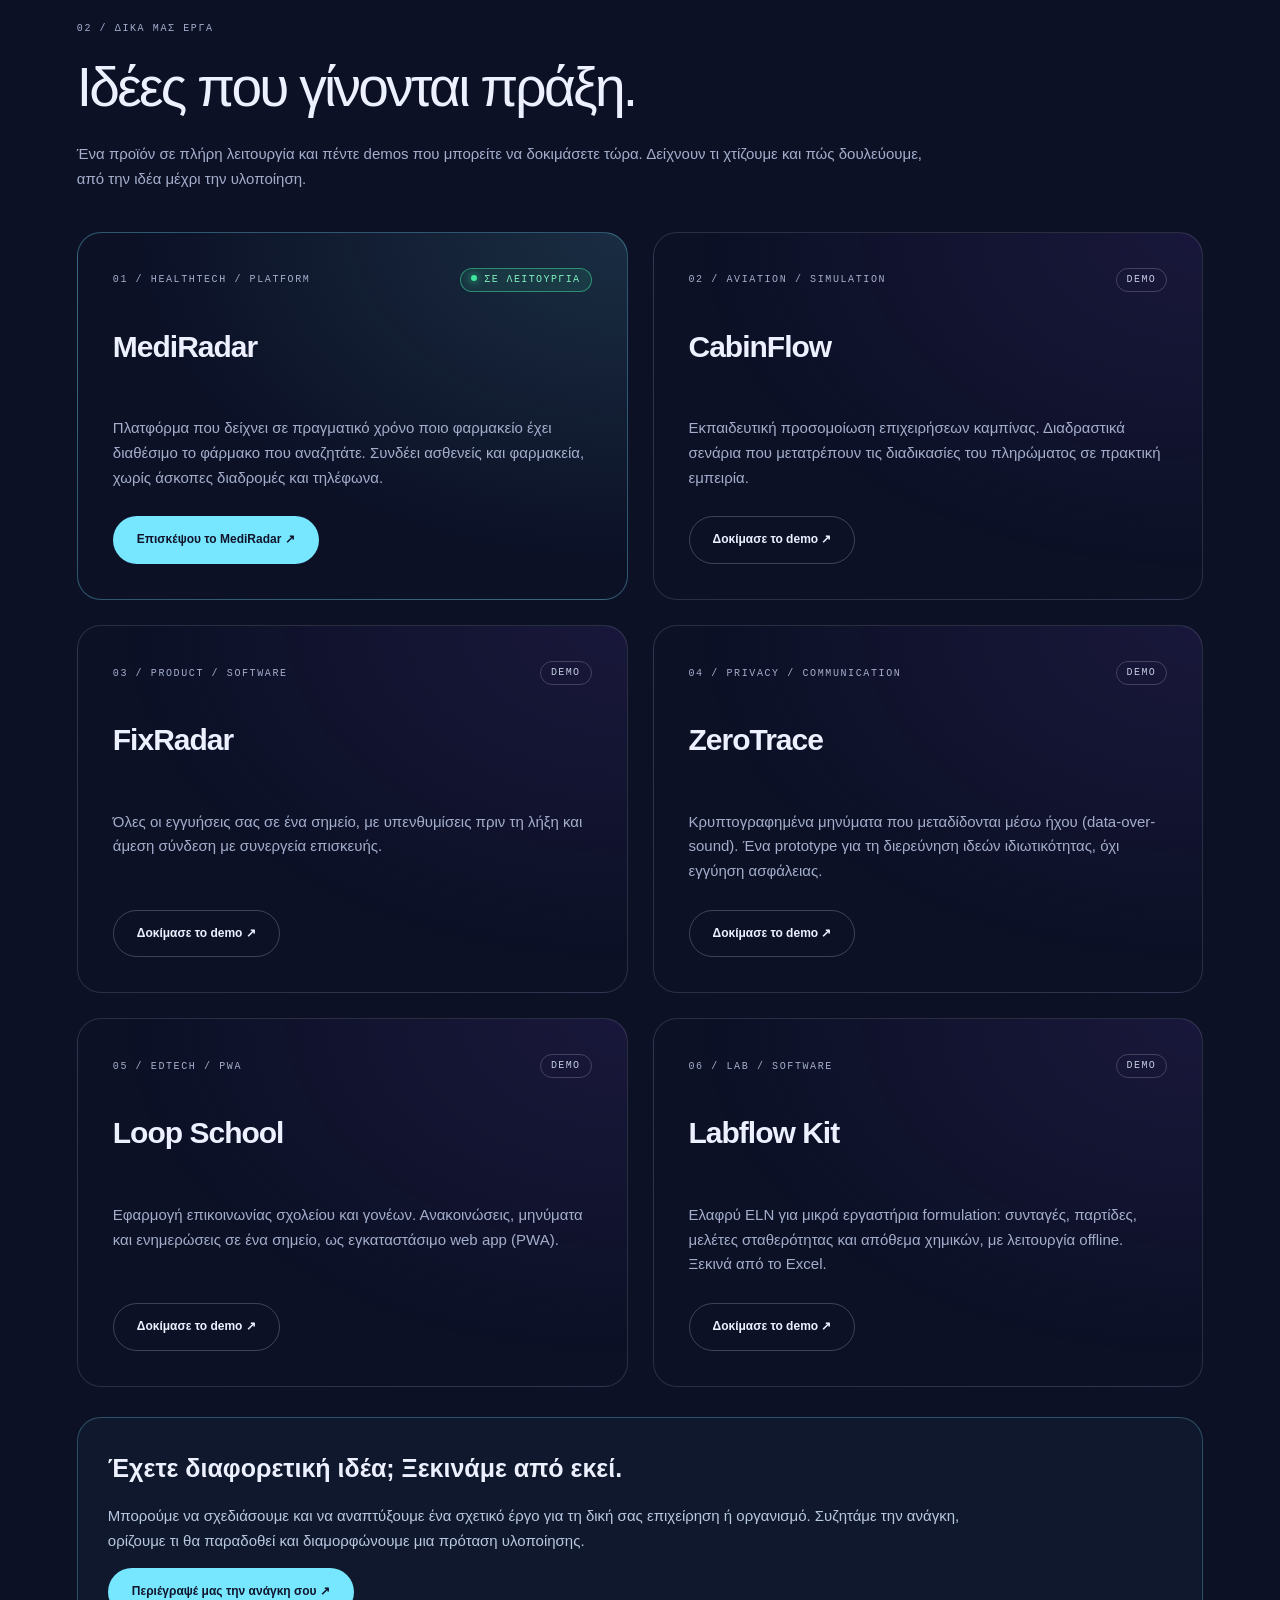
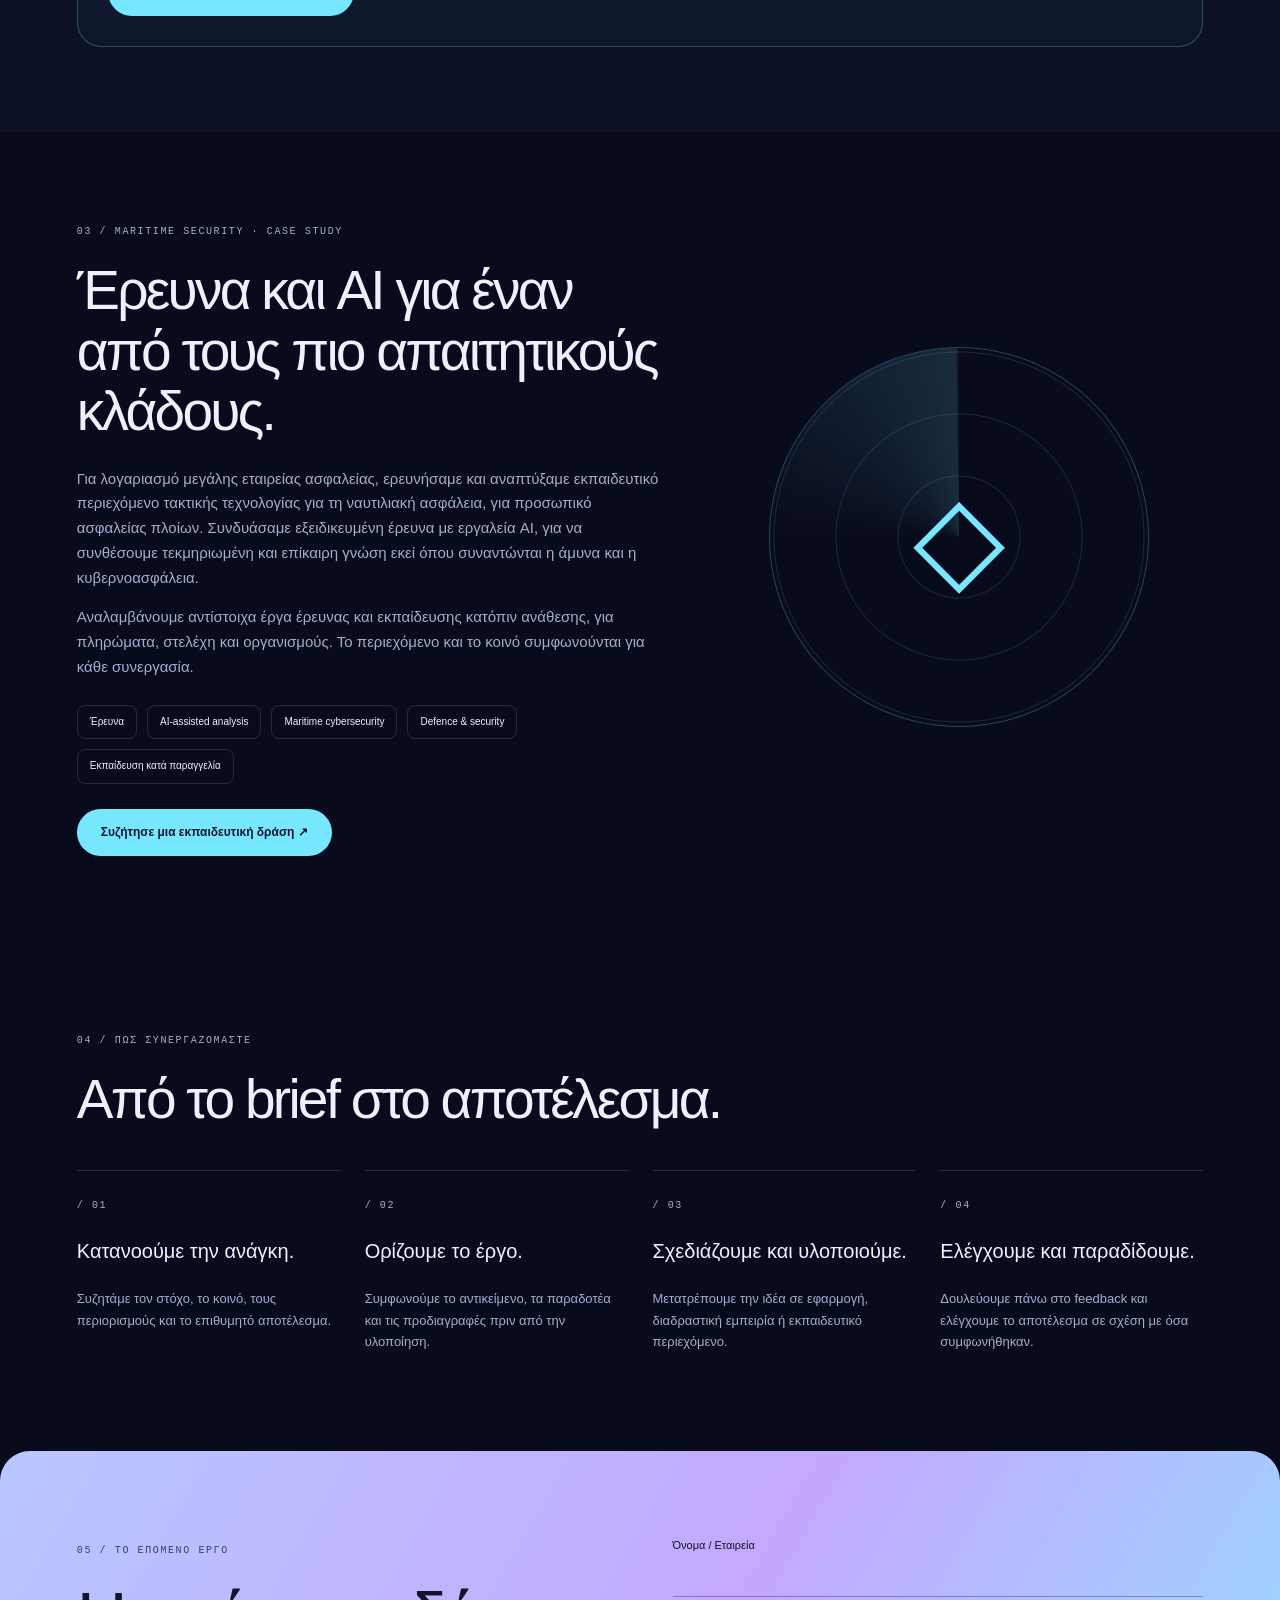
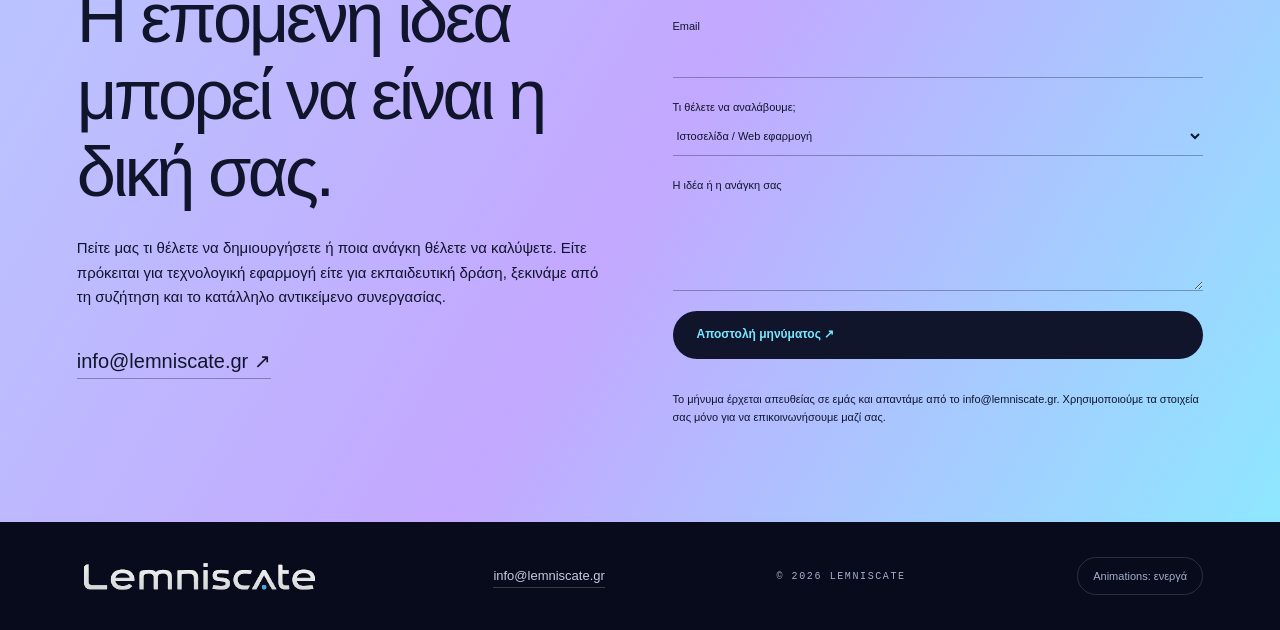
==== commit f6e371b3: "Add Labflow Kit to 'Our work' with EL/EN copy Co-Authored-By: Claude Haiku 5.5 <noreply@anthropic.co" ====
--- a/index.html
+++ b/index.html
@@ -1,2 +1,2 @@
 <!DOCTYPE html>
-<html lang="el"><head><meta charset="utf-8"/><meta content="width=device-width,initial-scale=1" name="viewport"/><meta content="#000000" name="theme-color"/><meta content="Lemniscate: δικά μας τεχνολογικά προϊόντα και έργα κατά παραγγελία. Web, software, AI, games και maritime training." name="description"/><title>Lemniscate | Ideas to Impact</title><link href="https://lemniscate.gr/" rel="canonical"/><meta content="Lemniscate | Ideas to Impact" property="og:title"/><meta content="Δικά μας τεχνολογικά προϊόντα και έργα κατά παραγγελία: web, software, AI, games και maritime training." property="og:description"/><meta content="https://lemniscate.gr/" property="og:url"/><meta content="https://lemniscate.gr/earth-sunrise.jpg" property="og:image"/><meta content="website" property="og:type"/><link href="styles.css" rel="stylesheet"/><link rel="icon" href="data:,"/></head><body><svg aria-hidden="true" height="0" style="position:absolute;pointer-events:none" width="0" xmlns="http://www.w3.org/2000/svg"><defs><filter color-interpolation-filters="sRGB" height="100%" id="clean-wordmark" width="100%" x="0" y="0"><fecolormatrix in="SourceGraphic" result="mask" type="matrix" values="0 0 0 0 1 0 0 0 0 1 0 0 0 0 1 .2126 .7152 .0722 0 0"></fecolormatrix><fecomponenttransfer in="mask" result="clean"><fefunca intercept="-1.6" slope="8" type="linear"></fefunca></fecomponenttransfer><fecomposite in="SourceGraphic" in2="clean" operator="in"></fecomposite></filter></defs></svg><a class="skip" href="#main"><span data-i18n="skip">Μετάβαση στο περιεχόμενο</span></a><header><div class="wrap nav"><a aria-label="Lemniscate" href="#"><img alt="Lemniscate" class="wordmark" height="93" src="lemniscate-wordmark.png" width="690"/></a><nav aria-label="Κύρια πλοήγηση" id="navigation"><a href="#services"><span data-i18n="navServices">Τι αναλαμβάνουμε</span></a><a href="#work"><span data-i18n="navWork">Τα έργα μας</span></a><a href="#seminars"><span data-i18n="navSeminars">Maritime seminars</span></a><a class="button" href="#contact"><span data-i18n="talk">Ας το συζητήσουμε ↗</span></a></nav><div class="nav-controls"><div aria-label="Language / Γλώσσα" class="language" role="group"><button aria-label="Ελληνικά" aria-pressed="true" data-lang="el" type="button">EL</button><button aria-label="English" aria-pressed="false" data-lang="en" type="button">EN</button></div><button aria-controls="navigation" aria-expanded="false" aria-label="Μενού" class="menu" type="button">☰</button></div></div></header><main id="main"><div class="hero"><div aria-hidden="true" class="earth-background"></div><div class="wrap"><span class="eyebrow" data-i18n="heroEyebrow">Τεχνολογία · Δημιουργία · Έργα κατά παραγγελία</span><div class="hero-grid"><div><h1 lang="en">Ideas<br/>to <em>Impact<span aria-hidden="true" class="terminal-cursor"></span></em></h1><p class="hero-copy" data-i18n="heroCopy">Αναπτύσσουμε δικά μας τεχνολογικά προϊόντα και υλοποιούμε έργα κατά παραγγελία για επιχειρήσεις και οργανισμούς.</p><p class="hero-sub" data-i18n="heroSub">Από websites, εφαρμογές και αυτοματισμούς μέχρι παιχνίδια, προσομοιώσεις και εξειδικευμένη εκπαίδευση. Η δική μας ιδέα ή η δική σας ανάγκη, με κοινό στόχο ένα χρήσιμο αποτέλεσμα.</p><div class="actions"><a class="button" href="#work"><span data-i18n="explore">Δες τα έργα μας ↗</span></a><a class="button ghost" href="#contact"><span data-i18n="brief">Συζήτησε το project σου ↗</span></a></div></div><div class="logo-stage"><canvas aria-label="Lemniscate: τρισδιάστατο σύμβολο απείρου και άστρο" id="logo3d" role="img" tabindex="0">Lemniscate</canvas><p class="logo-status" id="threeStatus" role="status"></p><button aria-pressed="false" class="motion" id="threePause" type="button">Κίνηση: ενεργή</button><p class="prototype-hint" data-i18n="rotateHint">Σύρε για περιστροφή · ή χρησιμοποίησε τα βέλη ← →</p></div></div><div class="hero-bottom eyebrow"><span data-i18n="ownAndClient">Δικά μας προϊόντα. Έργα για εσάς.</span><span>Software / AI / Games / Networks</span><span data-i18n="scroll">Ανακάλυψε περισσότερα ↓</span></div></div></div><div class="ticker"><span>Web experiences ✳</span><span>Custom software ✳</span><span>Game development ✳</span><span>Maritime seminars ✳</span></div><section class="services" id="services"><div class="wrap"><span class="eyebrow" data-i18n="servicesLabel">01 / Τι αναλαμβάνουμε</span><h2 data-i18n="servicesTitle">Η τεχνολογία, γύρω από τη δική σας ανάγκη.</h2><p class="section-intro" data-i18n="servicesIntro">Δεν περιοριζόμαστε στα έργα που βλέπετε εδώ. Αναλαμβάνουμε σχετικά τεχνολογικά και εκπαιδευτικά projects, με λύσεις που σχεδιάζονται πάνω στο δικό σας brief και σε συμφωνημένο αντικείμενο.</p><div class="service-grid"><article class="service"><small class="eyebrow">/ 01</small><h3>Web &amp; Digital Products</h3><p data-i18n="service0">Ιστοσελίδες, web εφαρμογές και ψηφιακές πλατφόρμες, σχεδιασμένες γύρω από τον χρήστη και τον στόχο του έργου.</p></article><article class="service"><small class="eyebrow">/ 02</small><h3>Software &amp; AI</h3><p data-i18n="service1">Λογισμικό κατά παραγγελία, εργαλεία AI και αυτοματισμοί για συγκεκριμένες λειτουργίες και καθημερινές ανάγκες.</p></article><article class="service"><small class="eyebrow">/ 03</small><h3>Games &amp; Simulations</h3><p data-i18n="service2">Παιχνίδια, εκπαιδευτικές εφαρμογές και διαδραστικές προσομοιώσεις, από το concept μέχρι το λειτουργικό prototype.</p></article><article class="service"><small class="eyebrow">/ 04</small><h3>Networks &amp; Hardware</h3><p data-i18n="service3">Λύσεις συνδεσιμότητας και εξοπλισμού, με αντικείμενο και προδιαγραφές που συμφωνούνται για κάθε έργο.</p></article></div></div></section><section class="work" id="work"><div class="wrap"><span class="eyebrow" data-i18n="workLabel">02 / Δικά μας έργα</span><h2 data-i18n="workTitle">Ιδέες που γίνονται πράξη.</h2><p class="section-intro" data-i18n="workIntro">Ένα προϊόν σε πλήρη λειτουργία και τέσσερα demos που μπορείτε να δοκιμάσετε τώρα. Δείχνουν τι χτίζουμε και πώς δουλεύουμε, από την ιδέα μέχρι την υλοποίηση.</p><div class="project-grid"><article class="card featured"><div class="card-top"><small class="eyebrow">01 / HealthTech / Platform</small><span class="status live" data-i18n="statusLive">Σε λειτουργία</span></div><h3>MediRadar</h3><p data-i18n="project0">Πλατφόρμα που δείχνει σε πραγματικό χρόνο ποιο φαρμακείο έχει διαθέσιμο το φάρμακο που αναζητάτε. Συνδέει ασθενείς και φαρμακεία, χωρίς άσκοπες διαδρομές και τηλέφωνα.</p><a class="button" href="https://mediradar.gr/" rel="noopener noreferrer" target="_blank"><span data-i18n="visit0">Επισκέψου το MediRadar ↗</span></a></article><article class="card"><div class="card-top"><small class="eyebrow">02 / Aviation / Simulation</small><span class="status demo">Demo</span></div><h3>CabinFlow</h3><p data-i18n="project1">Εκπαιδευτική προσομοίωση επιχειρήσεων καμπίνας. Διαδραστικά σενάρια που μετατρέπουν τις διαδικασίες του πληρώματος σε πρακτική εμπειρία.</p><a class="button ghost" href="https://cabin-readysim.netlify.app/" rel="noopener noreferrer" target="_blank"><span data-i18n="demo1">Δοκίμασε το demo ↗</span></a></article><article class="card"><div class="card-top"><small class="eyebrow">03 / Product / Software</small><span class="status demo">Demo</span></div><h3>FixRadar</h3><p data-i18n="project2">Όλες οι εγγυήσεις σας σε ένα σημείο, με υπενθυμίσεις πριν τη λήξη και άμεση σύνδεση με συνεργεία επισκευής.</p><a class="button ghost" href="https://warrantyradar.netlify.app/" rel="noopener noreferrer" target="_blank"><span data-i18n="demo2">Δοκίμασε το demo ↗</span></a></article><article class="card"><div class="card-top"><small class="eyebrow">04 / Privacy / Communication</small><span class="status demo">Demo</span></div><h3>ZeroTrace</h3><p data-i18n="project3">Κρυπτογραφημένα μηνύματα που μεταδίδονται μέσω ήχου (data-over-sound). Ένα prototype για τη διερεύνηση ιδεών ιδιωτικότητας, όχι εγγύηση ασφάλειας.</p><a class="button ghost" href="https://zerotrace-app.netlify.app/" rel="noopener noreferrer" target="_blank"><span data-i18n="demo3">Δοκίμασε το demo ↗</span></a></article><article class="card"><div class="card-top"><small class="eyebrow">05 / EdTech / PWA</small><span class="status demo">Demo</span></div><h3>Loop School</h3><p data-i18n="project4">Εφαρμογή επικοινωνίας σχολείου και γονέων. Ανακοινώσεις, μηνύματα και ενημερώσεις σε ένα σημείο, ως εγκαταστάσιμο web app (PWA).</p><a class="button ghost" href="https://loop-school-jpt6.netlify.app/" rel="noopener noreferrer" target="_blank"><span data-i18n="demo4">Δοκίμασε το demo ↗</span></a></article></div><div class="commission"><h3 data-i18n="commissionTitle">Έχετε διαφορετική ιδέα; Ξεκινάμε από εκεί.</h3><p data-i18n="commissionBody">Μπορούμε να σχεδιάσουμε και να αναπτύξουμε ένα σχετικό έργο για τη δική σας επιχείρηση ή οργανισμό. Συζητάμε την ανάγκη, ορίζουμε τι θα παραδοθεί και διαμορφώνουμε μια πρόταση υλοποίησης.</p><a class="button" href="#contact"><span data-i18n="commissionCta">Περιέγραψέ μας την ανάγκη σου ↗</span></a></div></div></section><section class="seminars" id="seminars"><div class="wrap seminar-grid"><div><span class="eyebrow" data-i18n="seminarLabel">03 / Maritime Security · Case study</span><h2 data-i18n="seminarTitle">Έρευνα και AI για έναν από τους πιο απαιτητικούς κλάδους.</h2><p data-i18n="seminarBody">Για λογαριασμό μεγάλης εταιρείας ασφαλείας, ερευνήσαμε και αναπτύξαμε εκπαιδευτικό περιεχόμενο τακτικής τεχνολογίας για τη ναυτιλιακή ασφάλεια, για προσωπικό ασφαλείας πλοίων. Συνδυάσαμε εξειδικευμένη έρευνα με εργαλεία AI, για να συνθέσουμε τεκμηριωμένη και επίκαιρη γνώση εκεί όπου συναντώνται η άμυνα και η κυβερνοασφάλεια.</p><p data-i18n="seminarScope">Αναλαμβάνουμε αντίστοιχα έργα έρευνας και εκπαίδευσης κατόπιν ανάθεσης, για πληρώματα, στελέχη και οργανισμούς. Το περιεχόμενο και το κοινό συμφωνούνται για κάθε συνεργασία.</p><div class="tags"><span data-i18n="tagResearch">Έρευνα</span><span>AI-assisted analysis</span><span>Maritime cybersecurity</span><span>Defence &amp; security</span><span data-i18n="customTraining">Εκπαίδευση κατά παραγγελία</span></div><a class="button" href="#contact"><span data-i18n="seminarCta">Συζήτησε μια εκπαιδευτική δράση ↗</span></a></div><div aria-hidden="true" class="radar"><span>◇</span></div></div></section><section><div class="wrap"><span class="eyebrow" data-i18n="processLabel">04 / Πώς συνεργαζόμαστε</span><h2 data-i18n="processTitle">Από το brief στο αποτέλεσμα.</h2><div class="process-grid"><article class="step"><small class="eyebrow">/ 01</small><h3 data-i18n="stepTitle0">Κατανοούμε την ανάγκη.</h3><p data-i18n="stepBody0">Συζητάμε τον στόχο, το κοινό, τους περιορισμούς και το επιθυμητό αποτέλεσμα.</p></article><article class="step"><small class="eyebrow">/ 02</small><h3 data-i18n="stepTitle1">Ορίζουμε το έργο.</h3><p data-i18n="stepBody1">Συμφωνούμε το αντικείμενο, τα παραδοτέα και τις προδιαγραφές πριν από την υλοποίηση.</p></article><article class="step"><small class="eyebrow">/ 03</small><h3 data-i18n="stepTitle2">Σχεδιάζουμε και υλοποιούμε.</h3><p data-i18n="stepBody2">Μετατρέπουμε την ιδέα σε εφαρμογή, διαδραστική εμπειρία ή εκπαιδευτικό περιεχόμενο.</p></article><article class="step"><small class="eyebrow">/ 04</small><h3 data-i18n="stepTitle3">Ελέγχουμε και παραδίδουμε.</h3><p data-i18n="stepBody3">Δουλεύουμε πάνω στο feedback και ελέγχουμε το αποτέλεσμα σε σχέση με όσα συμφωνήθηκαν.</p></article></div></div></section><section class="contact" id="contact"><div class="wrap contact-grid"><div><span class="eyebrow" data-i18n="contactLabel">05 / Το επόμενο έργο</span><h2 data-i18n="contactTitle">Η επόμενη ιδέα μπορεί να είναι η δική σας.</h2><p data-i18n="contactBody">Πείτε μας τι θέλετε να δημιουργήσετε ή ποια ανάγκη θέλετε να καλύψετε. Είτε πρόκειται για τεχνολογική εφαρμογή είτε για εκπαιδευτική δράση, ξεκινάμε από τη συζήτηση και το κατάλληλο αντικείμενο συνεργασίας.</p><a class="email" href="mailto:info@lemniscate.gr">info@lemniscate.gr ↗</a></div><form action="/" data-netlify="true" id="contactForm" method="POST" name="contact" netlify-honeypot="bot-field"><input name="form-name" type="hidden" value="contact"/><p class="hp" hidden=""><label>Leave this field empty<input autocomplete="off" name="bot-field" tabindex="-1"/></label></p><label for="name"><span data-i18n="nameLabel">Όνομα / Εταιρεία</span><input autocomplete="name" id="name" maxlength="120" name="name" required=""/></label><label for="email">Email<input autocomplete="email" id="email" maxlength="180" name="email" required="" type="email"/></label><label for="subject"><span data-i18n="subjectLabel">Τι θέλετε να αναλάβουμε;</span><select id="subject" name="subject"><option data-i18n="optionweb" value="web">Ιστοσελίδα / Web εφαρμογή</option><option data-i18n="optionsoftware" value="software">Software / AI / Αυτοματισμοί</option><option data-i18n="optiongames" value="games">Παιχνίδι / Προσομοίωση</option><option data-i18n="optionmaritime" value="maritime">Maritime seminar / Εκπαίδευση</option><option data-i18n="optionnetworks" value="networks">Δίκτυα / Εξοπλισμός</option><option data-i18n="optionother" value="other">Άλλο σχετικό project</option></select></label><label for="message"><span data-i18n="messageLabel">Η ιδέα ή η ανάγκη σας</span><textarea id="message" maxlength="4000" name="message" required="" rows="4"></textarea></label><button class="button" id="formSubmit" type="submit"><span data-i18n="send">Αποστολή μηνύματος ↗</span></button><p class="note" data-i18n="formNote">Το μήνυμα έρχεται απευθείας σε εμάς και απαντάμε από το info@lemniscate.gr. Χρησιμοποιούμε τα στοιχεία σας μόνο για να επικοινωνήσουμε μαζί σας.</p><div id="formStatus" role="status"></div></form></div></section></main><footer><div class="wrap footer-row"><a aria-label="Lemniscate" href="#"><img alt="Lemniscate" class="wordmark" height="93" src="lemniscate-wordmark.png" width="690"/></a><a class="footer-email" href="mailto:info@lemniscate.gr">info@lemniscate.gr</a><span class="eyebrow">© 2026 Lemniscate</span><button aria-pressed="false" class="motion" id="motionToggle" type="button">Animations: ενεργά</button></div></footer><script src="app.js"></script></body></html>
+<html lang="el"><head><meta charset="utf-8"/><meta content="width=device-width,initial-scale=1" name="viewport"/><meta content="#000000" name="theme-color"/><meta content="Lemniscate: δικά μας τεχνολογικά προϊόντα και έργα κατά παραγγελία. Web, software, AI, games και maritime training." name="description"/><title>Lemniscate | Ideas to Impact</title><link href="https://lemniscate.gr/" rel="canonical"/><meta content="Lemniscate | Ideas to Impact" property="og:title"/><meta content="Δικά μας τεχνολογικά προϊόντα και έργα κατά παραγγελία: web, software, AI, games και maritime training." property="og:description"/><meta content="https://lemniscate.gr/" property="og:url"/><meta content="https://lemniscate.gr/earth-sunrise.jpg" property="og:image"/><meta content="website" property="og:type"/><link href="styles.css" rel="stylesheet"/><link rel="icon" href="data:,"/></head><body><svg aria-hidden="true" height="0" style="position:absolute;pointer-events:none" width="0" xmlns="http://www.w3.org/2000/svg"><defs><filter color-interpolation-filters="sRGB" height="100%" id="clean-wordmark" width="100%" x="0" y="0"><fecolormatrix in="SourceGraphic" result="mask" type="matrix" values="0 0 0 0 1 0 0 0 0 1 0 0 0 0 1 .2126 .7152 .0722 0 0"></fecolormatrix><fecomponenttransfer in="mask" result="clean"><fefunca intercept="-1.6" slope="8" type="linear"></fefunca></fecomponenttransfer><fecomposite in="SourceGraphic" in2="clean" operator="in"></fecomposite></filter></defs></svg><a class="skip" href="#main"><span data-i18n="skip">Μετάβαση στο περιεχόμενο</span></a><header><div class="wrap nav"><a aria-label="Lemniscate" href="#"><img alt="Lemniscate" class="wordmark" height="93" src="lemniscate-wordmark.png" width="690"/></a><nav aria-label="Κύρια πλοήγηση" id="navigation"><a href="#services"><span data-i18n="navServices">Τι αναλαμβάνουμε</span></a><a href="#work"><span data-i18n="navWork">Τα έργα μας</span></a><a href="#seminars"><span data-i18n="navSeminars">Maritime seminars</span></a><a class="button" href="#contact"><span data-i18n="talk">Ας το συζητήσουμε ↗</span></a></nav><div class="nav-controls"><div aria-label="Language / Γλώσσα" class="language" role="group"><button aria-label="Ελληνικά" aria-pressed="true" data-lang="el" type="button">EL</button><button aria-label="English" aria-pressed="false" data-lang="en" type="button">EN</button></div><button aria-controls="navigation" aria-expanded="false" aria-label="Μενού" class="menu" type="button">☰</button></div></div></header><main id="main"><div class="hero"><div aria-hidden="true" class="earth-background"></div><div class="wrap"><span class="eyebrow" data-i18n="heroEyebrow">Τεχνολογία · Δημιουργία · Έργα κατά παραγγελία</span><div class="hero-grid"><div><h1 lang="en">Ideas<br/>to <em>Impact<span aria-hidden="true" class="terminal-cursor"></span></em></h1><p class="hero-copy" data-i18n="heroCopy">Αναπτύσσουμε δικά μας τεχνολογικά προϊόντα και υλοποιούμε έργα κατά παραγγελία για επιχειρήσεις και οργανισμούς.</p><p class="hero-sub" data-i18n="heroSub">Από websites, εφαρμογές και αυτοματισμούς μέχρι παιχνίδια, προσομοιώσεις και εξειδικευμένη εκπαίδευση. Η δική μας ιδέα ή η δική σας ανάγκη, με κοινό στόχο ένα χρήσιμο αποτέλεσμα.</p><div class="actions"><a class="button" href="#work"><span data-i18n="explore">Δες τα έργα μας ↗</span></a><a class="button ghost" href="#contact"><span data-i18n="brief">Συζήτησε το project σου ↗</span></a></div></div><div class="logo-stage"><canvas aria-label="Lemniscate: τρισδιάστατο σύμβολο απείρου και άστρο" id="logo3d" role="img" tabindex="0">Lemniscate</canvas><p class="logo-status" id="threeStatus" role="status"></p><button aria-pressed="false" class="motion" id="threePause" type="button">Κίνηση: ενεργή</button><p class="prototype-hint" data-i18n="rotateHint">Σύρε για περιστροφή · ή χρησιμοποίησε τα βέλη ← →</p></div></div><div class="hero-bottom eyebrow"><span data-i18n="ownAndClient">Δικά μας προϊόντα. Έργα για εσάς.</span><span>Software / AI / Games / Networks</span><span data-i18n="scroll">Ανακάλυψε περισσότερα ↓</span></div></div></div><div class="ticker"><span>Web experiences ✳</span><span>Custom software ✳</span><span>Game development ✳</span><span>Maritime seminars ✳</span></div><section class="services" id="services"><div class="wrap"><span class="eyebrow" data-i18n="servicesLabel">01 / Τι αναλαμβάνουμε</span><h2 data-i18n="servicesTitle">Η τεχνολογία, γύρω από τη δική σας ανάγκη.</h2><p class="section-intro" data-i18n="servicesIntro">Δεν περιοριζόμαστε στα έργα που βλέπετε εδώ. Αναλαμβάνουμε σχετικά τεχνολογικά και εκπαιδευτικά projects, με λύσεις που σχεδιάζονται πάνω στο δικό σας brief και σε συμφωνημένο αντικείμενο.</p><div class="service-grid"><article class="service"><small class="eyebrow">/ 01</small><h3>Web &amp; Digital Products</h3><p data-i18n="service0">Ιστοσελίδες, web εφαρμογές και ψηφιακές πλατφόρμες, σχεδιασμένες γύρω από τον χρήστη και τον στόχο του έργου.</p></article><article class="service"><small class="eyebrow">/ 02</small><h3>Software &amp; AI</h3><p data-i18n="service1">Λογισμικό κατά παραγγελία, εργαλεία AI και αυτοματισμοί για συγκεκριμένες λειτουργίες και καθημερινές ανάγκες.</p></article><article class="service"><small class="eyebrow">/ 03</small><h3>Games &amp; Simulations</h3><p data-i18n="service2">Παιχνίδια, εκπαιδευτικές εφαρμογές και διαδραστικές προσομοιώσεις, από το concept μέχρι το λειτουργικό prototype.</p></article><article class="service"><small class="eyebrow">/ 04</small><h3>Networks &amp; Hardware</h3><p data-i18n="service3">Λύσεις συνδεσιμότητας και εξοπλισμού, με αντικείμενο και προδιαγραφές που συμφωνούνται για κάθε έργο.</p></article></div></div></section><section class="work" id="work"><div class="wrap"><span class="eyebrow" data-i18n="workLabel">02 / Δικά μας έργα</span><h2 data-i18n="workTitle">Ιδέες που γίνονται πράξη.</h2><p class="section-intro" data-i18n="workIntro">Ένα προϊόν σε πλήρη λειτουργία και πέντε demos που μπορείτε να δοκιμάσετε τώρα. Δείχνουν τι χτίζουμε και πώς δουλεύουμε, από την ιδέα μέχρι την υλοποίηση.</p><div class="project-grid"><article class="card featured"><div class="card-top"><small class="eyebrow">01 / HealthTech / Platform</small><span class="status live" data-i18n="statusLive">Σε λειτουργία</span></div><h3>MediRadar</h3><p data-i18n="project0">Πλατφόρμα που δείχνει σε πραγματικό χρόνο ποιο φαρμακείο έχει διαθέσιμο το φάρμακο που αναζητάτε. Συνδέει ασθενείς και φαρμακεία, χωρίς άσκοπες διαδρομές και τηλέφωνα.</p><a class="button" href="https://mediradar.gr/" rel="noopener noreferrer" target="_blank"><span data-i18n="visit0">Επισκέψου το MediRadar ↗</span></a></article><article class="card"><div class="card-top"><small class="eyebrow">02 / Aviation / Simulation</small><span class="status demo">Demo</span></div><h3>CabinFlow</h3><p data-i18n="project1">Εκπαιδευτική προσομοίωση επιχειρήσεων καμπίνας. Διαδραστικά σενάρια που μετατρέπουν τις διαδικασίες του πληρώματος σε πρακτική εμπειρία.</p><a class="button ghost" href="https://cabin-readysim.netlify.app/" rel="noopener noreferrer" target="_blank"><span data-i18n="demo1">Δοκίμασε το demo ↗</span></a></article><article class="card"><div class="card-top"><small class="eyebrow">03 / Product / Software</small><span class="status demo">Demo</span></div><h3>FixRadar</h3><p data-i18n="project2">Όλες οι εγγυήσεις σας σε ένα σημείο, με υπενθυμίσεις πριν τη λήξη και άμεση σύνδεση με συνεργεία επισκευής.</p><a class="button ghost" href="https://warrantyradar.netlify.app/" rel="noopener noreferrer" target="_blank"><span data-i18n="demo2">Δοκίμασε το demo ↗</span></a></article><article class="card"><div class="card-top"><small class="eyebrow">04 / Privacy / Communication</small><span class="status demo">Demo</span></div><h3>ZeroTrace</h3><p data-i18n="project3">Κρυπτογραφημένα μηνύματα που μεταδίδονται μέσω ήχου (data-over-sound). Ένα prototype για τη διερεύνηση ιδεών ιδιωτικότητας, όχι εγγύηση ασφάλειας.</p><a class="button ghost" href="https://zerotrace-app.netlify.app/" rel="noopener noreferrer" target="_blank"><span data-i18n="demo3">Δοκίμασε το demo ↗</span></a></article><article class="card"><div class="card-top"><small class="eyebrow">05 / EdTech / PWA</small><span class="status demo">Demo</span></div><h3>Loop School</h3><p data-i18n="project4">Εφαρμογή επικοινωνίας σχολείου και γονέων. Ανακοινώσεις, μηνύματα και ενημερώσεις σε ένα σημείο, ως εγκαταστάσιμο web app (PWA).</p><a class="button ghost" href="https://loop-school-jpt6.netlify.app/" rel="noopener noreferrer" target="_blank"><span data-i18n="demo4">Δοκίμασε το demo ↗</span></a></article><article class="card"><div class="card-top"><small class="eyebrow">06 / Lab / Software</small><span class="status demo">Demo</span></div><h3>Labflow Kit</h3><p data-i18n="project5">Ελαφρύ ELN για μικρά εργαστήρια formulation: συνταγές, παρτίδες, μελέτες σταθερότητας και απόθεμα χημικών, με λειτουργία offline. Ξεκινά από το Excel.</p><a class="button ghost" href="https://labflow-kit.netlify.app/" rel="noopener noreferrer" target="_blank"><span data-i18n="demo5">Δοκίμασε το demo ↗</span></a></article></div><div class="commission"><h3 data-i18n="commissionTitle">Έχετε διαφορετική ιδέα; Ξεκινάμε από εκεί.</h3><p data-i18n="commissionBody">Μπορούμε να σχεδιάσουμε και να αναπτύξουμε ένα σχετικό έργο για τη δική σας επιχείρηση ή οργανισμό. Συζητάμε την ανάγκη, ορίζουμε τι θα παραδοθεί και διαμορφώνουμε μια πρόταση υλοποίησης.</p><a class="button" href="#contact"><span data-i18n="commissionCta">Περιέγραψέ μας την ανάγκη σου ↗</span></a></div></div></section><section class="seminars" id="seminars"><div class="wrap seminar-grid"><div><span class="eyebrow" data-i18n="seminarLabel">03 / Maritime Security · Case study</span><h2 data-i18n="seminarTitle">Έρευνα και AI για έναν από τους πιο απαιτητικούς κλάδους.</h2><p data-i18n="seminarBody">Για λογαριασμό μεγάλης εταιρείας ασφαλείας, ερευνήσαμε και αναπτύξαμε εκπαιδευτικό περιεχόμενο τακτικής τεχνολογίας για τη ναυτιλιακή ασφάλεια, για προσωπικό ασφαλείας πλοίων. Συνδυάσαμε εξειδικευμένη έρευνα με εργαλεία AI, για να συνθέσουμε τεκμηριωμένη και επίκαιρη γνώση εκεί όπου συναντώνται η άμυνα και η κυβερνοασφάλεια.</p><p data-i18n="seminarScope">Αναλαμβάνουμε αντίστοιχα έργα έρευνας και εκπαίδευσης κατόπιν ανάθεσης, για πληρώματα, στελέχη και οργανισμούς. Το περιεχόμενο και το κοινό συμφωνούνται για κάθε συνεργασία.</p><div class="tags"><span data-i18n="tagResearch">Έρευνα</span><span>AI-assisted analysis</span><span>Maritime cybersecurity</span><span>Defence &amp; security</span><span data-i18n="customTraining">Εκπαίδευση κατά παραγγελία</span></div><a class="button" href="#contact"><span data-i18n="seminarCta">Συζήτησε μια εκπαιδευτική δράση ↗</span></a></div><div aria-hidden="true" class="radar"><span>◇</span></div></div></section><section><div class="wrap"><span class="eyebrow" data-i18n="processLabel">04 / Πώς συνεργαζόμαστε</span><h2 data-i18n="processTitle">Από το brief στο αποτέλεσμα.</h2><div class="process-grid"><article class="step"><small class="eyebrow">/ 01</small><h3 data-i18n="stepTitle0">Κατανοούμε την ανάγκη.</h3><p data-i18n="stepBody0">Συζητάμε τον στόχο, το κοινό, τους περιορισμούς και το επιθυμητό αποτέλεσμα.</p></article><article class="step"><small class="eyebrow">/ 02</small><h3 data-i18n="stepTitle1">Ορίζουμε το έργο.</h3><p data-i18n="stepBody1">Συμφωνούμε το αντικείμενο, τα παραδοτέα και τις προδιαγραφές πριν από την υλοποίηση.</p></article><article class="step"><small class="eyebrow">/ 03</small><h3 data-i18n="stepTitle2">Σχεδιάζουμε και υλοποιούμε.</h3><p data-i18n="stepBody2">Μετατρέπουμε την ιδέα σε εφαρμογή, διαδραστική εμπειρία ή εκπαιδευτικό περιεχόμενο.</p></article><article class="step"><small class="eyebrow">/ 04</small><h3 data-i18n="stepTitle3">Ελέγχουμε και παραδίδουμε.</h3><p data-i18n="stepBody3">Δουλεύουμε πάνω στο feedback και ελέγχουμε το αποτέλεσμα σε σχέση με όσα συμφωνήθηκαν.</p></article></div></div></section><section class="contact" id="contact"><div class="wrap contact-grid"><div><span class="eyebrow" data-i18n="contactLabel">05 / Το επόμενο έργο</span><h2 data-i18n="contactTitle">Η επόμενη ιδέα μπορεί να είναι η δική σας.</h2><p data-i18n="contactBody">Πείτε μας τι θέλετε να δημιουργήσετε ή ποια ανάγκη θέλετε να καλύψετε. Είτε πρόκειται για τεχνολογική εφαρμογή είτε για εκπαιδευτική δράση, ξεκινάμε από τη συζήτηση και το κατάλληλο αντικείμενο συνεργασίας.</p><a class="email" href="mailto:info@lemniscate.gr">info@lemniscate.gr ↗</a></div><form action="/" data-netlify="true" id="contactForm" method="POST" name="contact" netlify-honeypot="bot-field"><input name="form-name" type="hidden" value="contact"/><p class="hp" hidden=""><label>Leave this field empty<input autocomplete="off" name="bot-field" tabindex="-1"/></label></p><label for="name"><span data-i18n="nameLabel">Όνομα / Εταιρεία</span><input autocomplete="name" id="name" maxlength="120" name="name" required=""/></label><label for="email">Email<input autocomplete="email" id="email" maxlength="180" name="email" required="" type="email"/></label><label for="subject"><span data-i18n="subjectLabel">Τι θέλετε να αναλάβουμε;</span><select id="subject" name="subject"><option data-i18n="optionweb" value="web">Ιστοσελίδα / Web εφαρμογή</option><option data-i18n="optionsoftware" value="software">Software / AI / Αυτοματισμοί</option><option data-i18n="optiongames" value="games">Παιχνίδι / Προσομοίωση</option><option data-i18n="optionmaritime" value="maritime">Maritime seminar / Εκπαίδευση</option><option data-i18n="optionnetworks" value="networks">Δίκτυα / Εξοπλισμός</option><option data-i18n="optionother" value="other">Άλλο σχετικό project</option></select></label><label for="message"><span data-i18n="messageLabel">Η ιδέα ή η ανάγκη σας</span><textarea id="message" maxlength="4000" name="message" required="" rows="4"></textarea></label><button class="button" id="formSubmit" type="submit"><span data-i18n="send">Αποστολή μηνύματος ↗</span></button><p class="note" data-i18n="formNote">Το μήνυμα έρχεται απευθείας σε εμάς και απαντάμε από το info@lemniscate.gr. Χρησιμοποιούμε τα στοιχεία σας μόνο για να επικοινωνήσουμε μαζί σας.</p><div id="formStatus" role="status"></div></form></div></section></main><footer><div class="wrap footer-row"><a aria-label="Lemniscate" href="#"><img alt="Lemniscate" class="wordmark" height="93" src="lemniscate-wordmark.png" width="690"/></a><a class="footer-email" href="mailto:info@lemniscate.gr">info@lemniscate.gr</a><span class="eyebrow">© 2026 Lemniscate</span><button aria-pressed="false" class="motion" id="motionToggle" type="button">Animations: ενεργά</button></div></footer><script src="app.js"></script></body></html>
